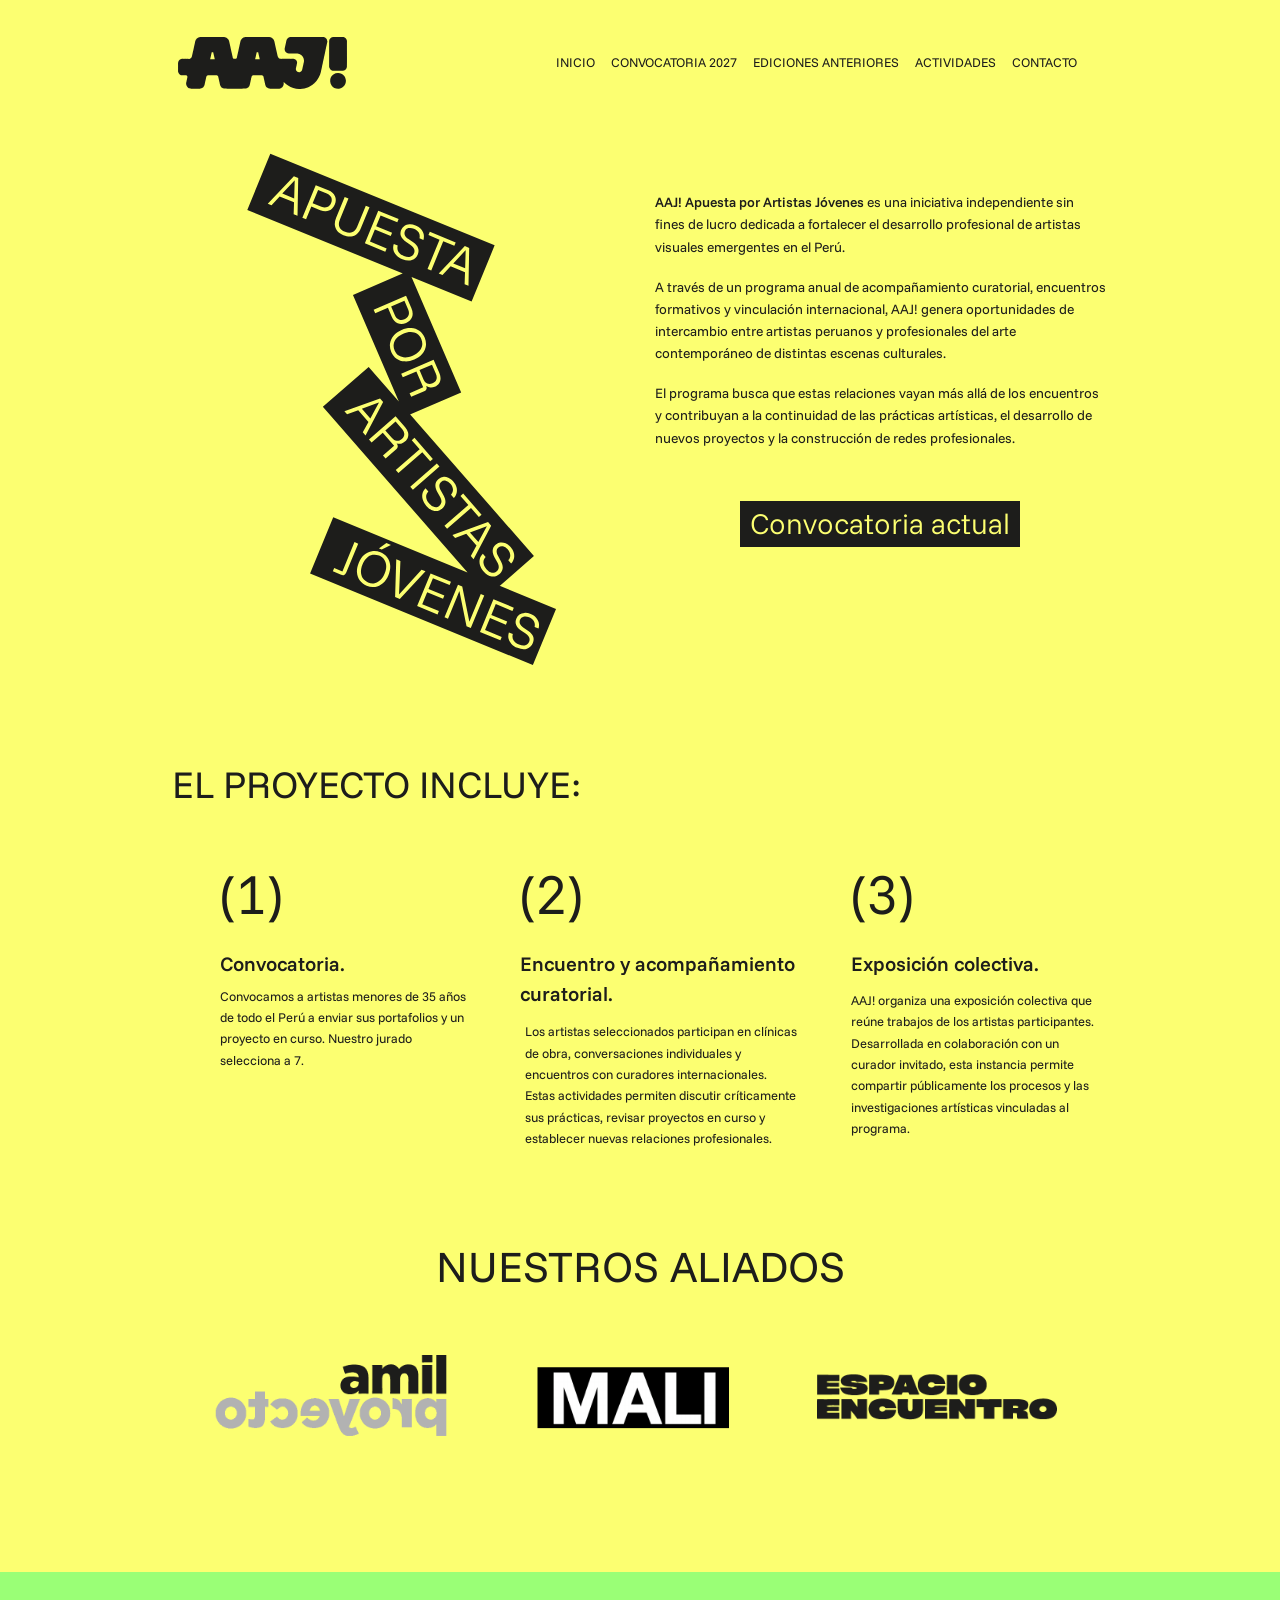
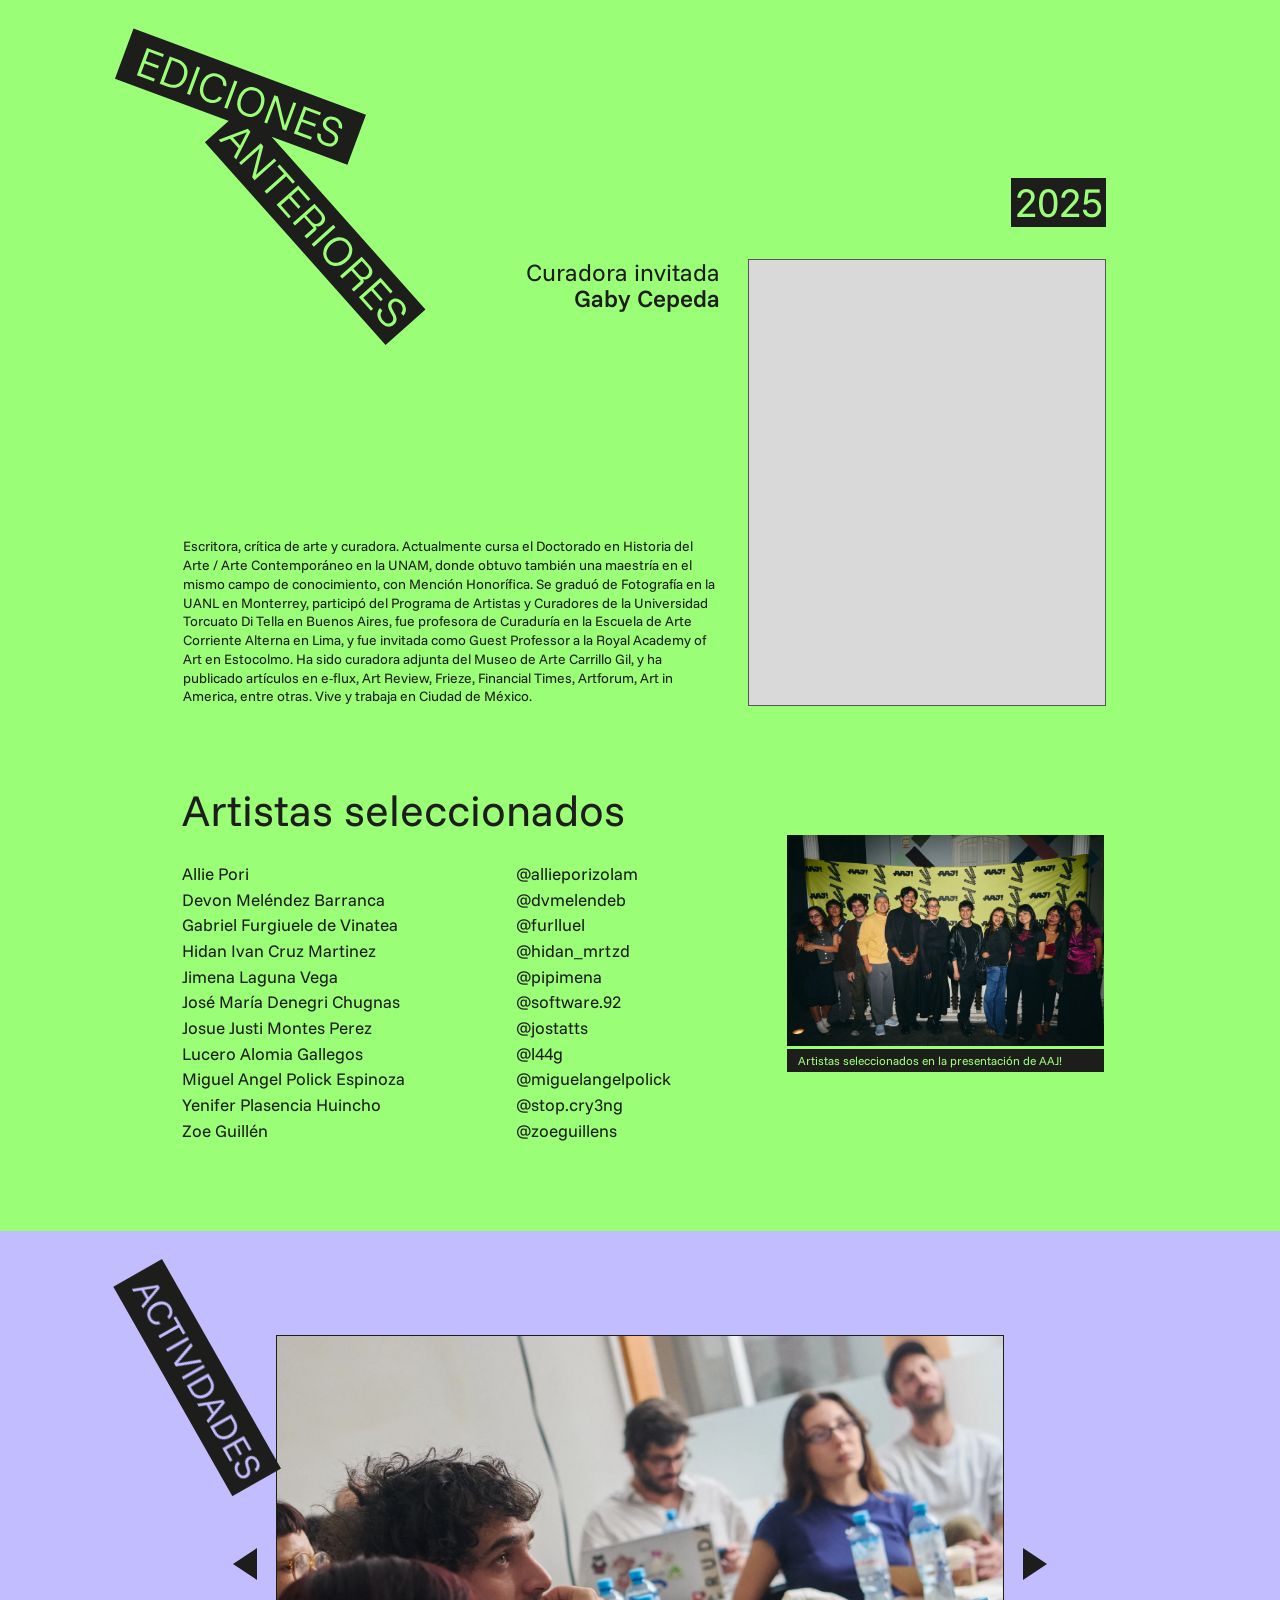
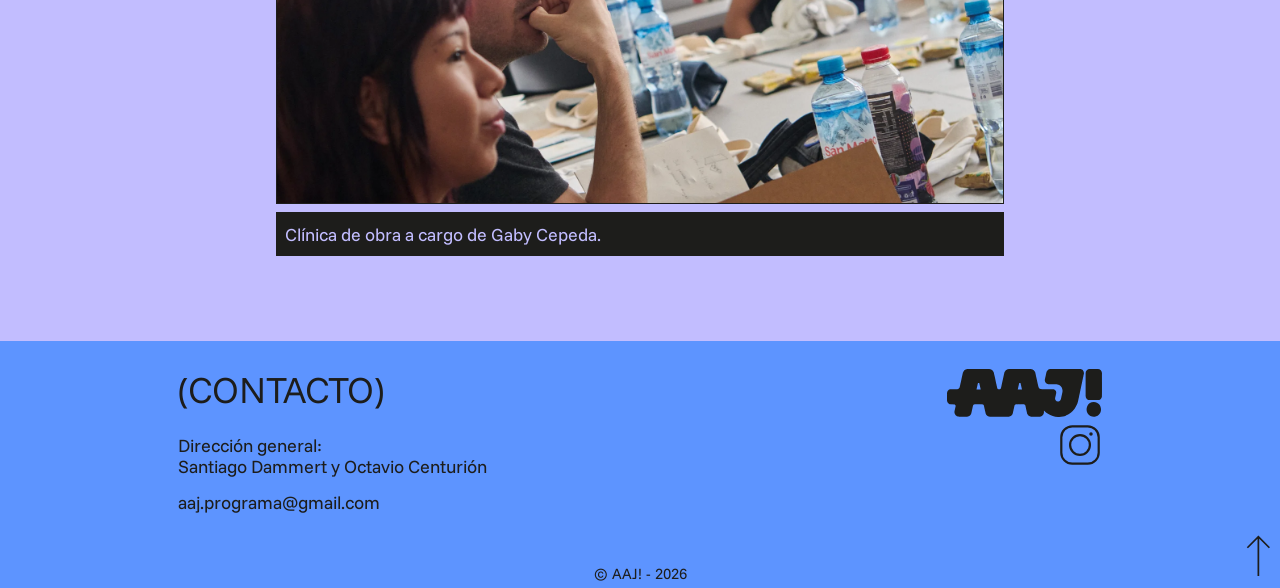
==== index.html @ ab2f2e46 "Archivos de Web AAJ" ====
<!doctype html>
<html lang="es">
  <head>
    <meta charset="utf-8">

    <meta name="viewport" content="width=device-width, initial-scale=1">
    <meta name="description" content="AAJ! es una iniciativa independiente sin fines de lucro que fortalece el desarrollo profesional de artistas visuales emergentes en el Perú.">
    <meta name="theme-color" content="#fcff71">
    <meta property="og:type" content="website">
    <meta property="og:locale" content="es_PE">
    <meta property="og:title" content="AAJ! — Apuesta por Artistas Jóvenes">
    <meta property="og:description" content="AAJ! es una iniciativa independiente sin fines de lucro que fortalece el desarrollo profesional de artistas visuales emergentes en el Perú.">
    <meta property="og:image" content="assets/social.jpg">
    <meta name="twitter:card" content="summary_large_image">
    <title>AAJ! — Apuesta por Artistas Jóvenes</title>
    <link rel="icon" type="image/svg+xml" href="assets/logo.svg">
    <link rel="preload" href="assets/fonts/funnel-sans.woff2" as="font" type="font/woff2" crossorigin>
    <link rel="stylesheet" href="styles.css">
    <link rel="stylesheet" href="custom.css">
    <link rel="stylesheet" href="experimental.css">
    <link rel="stylesheet" href="desktop-layout.css" media="(min-width: 721px)">
    <script>
      document.documentElement.classList.add('js');
      if (!matchMedia('(prefers-reduced-motion: reduce)').matches && new URLSearchParams(location.search).get('motion') !== 'off') {
        document.documentElement.classList.add('exp-entry-effects');
        window.AAJ_ENTRY_SAFETY = setTimeout(() => document.documentElement.classList.remove('exp-entry-effects'), 8000);
      }
    </script>
    <script src="site-config.js" defer></script>
    <script src="script.js" defer></script>
    <script src="experimental.js" defer></script>
    <script src="paragraph-drop.js" defer></script>
    <script src="experimental-flow.js" defer></script>
    <script src="experimental-drag.js" defer></script>
    <link rel="stylesheet" href="page-margins.css">
    <link rel="stylesheet" href="font-adjustments.css">
  <link rel="stylesheet" href="layout-refinements.css">
  <link rel="stylesheet" href="scroll-entries.css">
</head>
  <body class="home-page" data-current-view="inicio">
    <a class="skip-link" href="#contenido">Saltar al contenido</a>
    <!-- CABECERA Y MENÚ DESKTOP: actualizar en ambos HTML si cambian los destinos -->
    <header id="inicio" class="site-header">
      <a class="brand" href="index.html#inicio" aria-label="AAJ! — Inicio"><img src="assets/logo.svg" width="795" height="245" alt="AAJ!"></a>
      <nav class="desktop-nav" aria-label="Navegación principal">
        <a href="index.html#inicio">Inicio</a>
        <a href="convocatoria.html" >Convocatoria 2027</a>
        <a href="index.html#ediciones">Ediciones anteriores</a>
        <a href="index.html#actividades">Actividades</a>
        <a href="index.html#contacto">Contacto</a>
      </nav>
      <button class="menu-toggle" aria-label="Abrir menú" aria-expanded="false" aria-controls="mobile-menu"><span></span><span></span><span></span></button>
    </header>
    <noscript>
      <p class="noscript-note">
        Puedes leer todas las secciones sin JavaScript. El menú animado, la biografía emergente y el cambio de fotografías necesitan JavaScript. Para consultar las bases, escribe a <a href="mailto:aaj.programa@gmail.com">aaj.programa@gmail.com</a>.
      </p>
    </noscript>
    <main id="contenido" tabindex="-1">
      <!-- EDITAR INICIO: presentación, proyecto y aliados -->
      <section id="presentacion" class="intro view" data-view="inicio" aria-labelledby="hero-title">
        <div class="hero-grid">
          <h1 id="hero-title" class="hero-art">
            <img class="exp-hero-static" src="assets/art/hero.svg" width="810" height="1300" alt="Apuesta por artistas jóvenes" fetchpriority="high">
<svg xmlns="http://www.w3.org/2000/svg" class="exp-hero-pieces" viewBox="0 0 405 650" aria-hidden="true" focusable="false"><g class="exp-hero-strip" data-piece="0" style="--piece-x:-34px;--piece-y:-24px;--piece-angle:-7deg;--piece-delay:0ms"><path fill="#1d1d1b" d="M 314.4182 120.3160 L 37.4345 6.9990 L 8.9961 76.5118 L 285.9797 189.8288 L 314.4182 120.3160 Z"/><path fill="#fcff71" fill-rule="nonzero" d="M 34.2780 68.7732 L 66.5122 34.8789 L 71.8897 37.0789 L 71.0243 83.8065 L 66.2443 81.8510 L 66.7289 67.1691 L 48.9532 59.8969 L 38.9584 70.6880 L 34.2780 68.7732 Z M 52.2079 56.3458 L 66.8965 62.3551 L 67.5396 40.1818 L 67.3405 40.1003 L 52.2079 56.3458 Z M 76.9993 86.2510 L 93.4993 45.9196 L 109.0842 52.2956 C 113.1007 53.9388 115.8226 56.3311 117.2500 59.4726 C 118.6773 62.6140 118.6169 66.0768 117.0687 69.8610 C 115.5342 73.6120 113.1335 76.1174 109.8668 77.3772 C 106.6469 78.6174 103.0453 78.4227 99.0620 76.7931 L 88.0580 72.2913 L 81.5802 88.1251 L 76.9993 86.2510 Z M 89.6876 68.3079 L 100.4924 72.7283 C 103.1480 73.8147 105.5448 73.9234 107.6828 73.0543 C 109.8541 72.1988 111.4558 70.5097 112.4879 67.9869 C 113.5336 65.4310 113.5751 63.1035 112.6125 61.0047 C 111.6966 58.8863 109.9109 57.2838 107.2554 56.1974 L 96.4506 51.7770 L 89.6876 68.3079 Z M 127.6958 107.6890 C 124.4095 106.3445 121.8822 104.6131 120.1139 102.4946 C 118.3591 100.3429 117.3558 97.9175 117.1039 95.2181 C 116.8519 92.5188 117.3439 89.6587 118.5797 86.6380 L 129.2537 60.5471 L 133.9342 62.4620 L 123.2601 88.5529 C 121.8749 91.9387 121.7051 94.9111 122.7507 97.4702 C 123.7963 100.0292 126.1116 102.0420 129.6966 103.5087 C 133.3480 105.0025 136.4306 105.1399 138.9444 103.9208 C 141.4717 102.6685 143.3737 100.4822 144.6502 97.3619 L 155.3446 71.2212 L 159.9255 73.0953 L 149.2107 99.2858 C 148.0428 102.1405 146.4396 104.4490 144.4011 106.2113 C 142.3626 107.9736 139.9401 109.0170 137.1336 109.3413 C 134.3272 109.6657 131.1812 109.1149 127.6958 107.6890 Z M 179.3907 128.1404 L 154.1961 117.8330 L 170.6961 77.5017 L 195.8907 87.8091 L 194.2203 91.8920 L 173.6066 83.4587 L 168.1473 96.8029 L 187.7653 104.8288 L 186.1356 108.8121 L 166.5177 100.7862 L 160.4473 115.6242 L 181.0611 124.0575 L 179.3907 128.1404 Z M 200.5412 137.4908 C 197.4541 136.2278 194.9660 134.5899 193.0770 132.5771 C 191.2211 130.5778 190.0096 128.3772 189.4423 125.9751 C 188.8886 123.5398 189.0380 121.0434 189.8905 118.4859 L 194.7701 120.4822 C 193.9553 123.3263 194.2185 125.8559 195.5599 128.0710 C 196.9344 130.2996 199.2150 132.0657 202.4017 133.3694 C 205.4556 134.6188 208.0538 134.9455 210.1964 134.3495 C 212.3858 133.7340 213.9490 132.2810 214.8860 129.9906 C 215.6465 128.1317 215.6737 126.3603 214.9675 124.6764 C 214.2946 123.0061 212.8220 121.3961 210.5497 119.8465 L 204.8757 115.9558 C 201.9079 113.9278 199.9041 111.6743 198.8646 109.1953 C 197.8250 106.7162 197.8620 104.1157 198.9756 101.3937 C 199.8583 99.2361 201.1703 97.5447 202.9115 96.3195 C 204.6996 95.0748 206.7863 94.3785 209.1718 94.2306 C 211.5573 94.0828 214.0944 94.5589 216.7832 95.6589 C 219.5715 96.7996 221.7910 98.2889 223.4417 100.1267 C 225.1255 101.9781 226.2315 104.0581 226.7596 106.3666 C 227.2876 108.6752 227.1955 111.0788 226.4833 113.5774 L 221.6037 111.5812 C 222.2179 108.8486 221.9267 106.4820 220.7302 104.4812 C 219.5473 102.4473 217.5783 100.8667 214.8231 99.7396 C 212.2672 98.6939 209.9646 98.4494 207.9156 99.0061 C 205.8802 99.5297 204.4414 100.8205 203.5995 102.8785 C 202.9340 104.5051 202.9182 106.1067 203.5519 107.6835 C 204.2188 109.2738 205.6982 110.8672 207.9901 112.4636 L 213.8723 116.5557 C 216.9261 118.6576 218.9095 120.9609 219.8223 123.4656 C 220.7819 125.9507 220.6777 128.6206 219.5098 131.4753 C 218.0567 135.0272 215.6441 137.3726 212.2718 138.5118 C 208.8994 139.6509 204.9893 139.3106 200.5412 137.4908 Z M 236.1409 151.3575 L 231.5601 149.4835 L 246.3897 113.2350 L 232.6970 107.6332 L 234.3673 103.5503 L 266.3337 116.6280 L 264.6633 120.7110 L 250.9705 115.1091 L 236.1409 151.3575 Z M 245.3874 155.1404 L 277.6216 121.2461 L 282.9991 123.4461 L 282.1337 170.1737 L 277.3537 168.2182 L 277.8383 153.5363 L 260.0627 146.2641 L 250.0678 157.0552 L 245.3874 155.1404 Z M 263.3173 142.7130 L 278.0059 148.7223 L 278.6490 126.5490 L 278.4499 126.4675 L 263.3173 142.7130 Z"/></g><g class="exp-hero-strip" data-piece="1" style="--piece-x:38px;--piece-y:-18px;--piece-angle:10deg;--piece-delay:110ms"><path fill="#1d1d1b" d="M 273.1237 302.0686 L 208.4541 151.8354 L 139.4690 181.5309 L 204.1386 331.7641 L 273.1237 302.0686 Z"/><path fill="#fcff71" fill-rule="nonzero" d="M 164.9961 199.7761 L 205.0249 182.5452 L 211.6832 198.0131 C 213.3992 201.9995 213.6663 205.6138 212.4847 208.8560 C 211.3030 212.0982 208.8342 214.5276 205.0785 216.1444 C 201.3556 217.7469 197.8871 217.8537 194.6728 216.4647 C 191.5057 215.0945 189.0712 212.4327 187.3694 208.4793 L 182.6682 197.5578 L 166.9532 204.3225 L 164.9961 199.7761 Z M 186.6216 195.8560 L 191.2378 206.5798 C 192.3723 209.2154 194.0071 210.9719 196.1420 211.8492 C 198.2910 212.7595 200.6175 212.6757 203.1214 211.5979 C 205.6582 210.5059 207.3181 208.8737 208.1012 206.7012 C 208.9314 204.5476 208.7792 202.1529 207.6446 199.5173 L 203.0285 188.7935 L 186.6216 195.8560 Z M 186.7623 251.9737 C 185.2590 248.4815 184.7518 244.9901 185.2408 241.4994 C 185.7769 238.0274 187.2365 234.8413 189.6197 231.9411 C 192.0359 229.0266 195.3360 226.6688 199.5201 224.8677 C 203.7371 223.0525 207.7179 222.2761 211.4626 222.5386 C 215.2402 222.7869 218.5576 223.9166 221.4149 225.9278 C 224.2864 227.9720 226.4738 230.7402 227.9771 234.2324 C 229.4945 237.7575 230.0017 241.2490 229.4985 244.7067 C 229.0425 248.1833 227.5994 251.3623 225.1690 254.2438 C 222.7858 257.1441 219.4692 259.5089 215.2193 261.3384 C 211.0352 263.1395 207.0544 263.9158 203.2768 263.6676 C 199.4992 263.4193 196.1817 262.2895 193.3244 260.2783 C 190.4671 258.2671 188.2797 255.4989 186.7623 251.9737 Z M 190.9134 250.1868 C 192.1047 252.9543 193.8153 255.0686 196.0454 256.5297 C 198.3083 257.9767 200.9093 258.7120 203.8482 258.7356 C 206.8013 258.7921 209.9251 258.1112 213.2196 256.6931 C 216.5471 255.2607 219.2053 253.4526 221.1940 251.2689 C 223.1969 249.1180 224.4341 246.7306 224.9056 244.1065 C 225.3771 241.4824 225.0172 238.7867 223.8259 236.0193 C 222.6347 233.2519 220.9240 231.1376 218.6940 229.6764 C 216.4781 228.2482 213.8937 227.5058 210.9406 227.4493 C 207.9875 227.3928 204.8472 228.0807 201.5197 229.5130 C 198.2251 230.9312 195.5835 232.7322 193.5948 234.9160 C 191.6060 237.0997 190.3524 239.4943 189.8337 242.0996 C 189.3623 244.7237 189.7221 247.4194 190.9134 250.1868 Z M 199.0240 278.8259 L 239.0527 261.5951 L 246.1791 278.1502 C 247.2143 280.5552 247.6937 282.8481 247.6171 285.0288 C 247.5405 287.2095 246.8984 289.1651 245.6908 290.8955 C 244.5161 292.6117 242.7592 293.9733 240.4200 294.9802 C 238.7069 295.7176 236.9695 296.0360 235.2079 295.9351 C 233.4934 295.8531 231.8252 295.2435 230.2032 294.1063 L 229.9561 294.2127 C 230.5660 295.6294 230.6386 296.8867 230.1741 297.9848 C 229.7567 299.1017 228.8397 299.9651 227.4230 300.5749 L 211.3621 307.4885 L 209.4050 302.9420 L 226.2072 295.7093 L 217.7833 276.1397 L 200.9811 283.3724 L 199.0240 278.8259 Z M 221.6379 274.4804 L 226.5944 285.9949 C 227.6297 288.3999 229.1253 290.0601 231.0813 290.9753 C 233.0703 291.8764 235.3002 291.7951 237.7711 290.7315 C 240.2420 289.6679 241.8173 288.1112 242.4969 286.0613 C 243.2095 283.9973 243.0482 281.7628 242.0129 279.3578 L 237.0564 267.8434 L 221.6379 274.4804 Z"/></g><g class="exp-hero-strip" data-piece="2" style="--piece-x:-26px;--piece-y:24px;--piece-angle:-8deg;--piece-delay:220ms"><path fill="#1d1d1b" d="M 362.9371 504.2504 L 158.8650 270.4827 L 102.2858 319.8747 L 306.3579 553.6423 L 362.9371 504.2504 Z"/><path fill="#fcff71" fill-rule="nonzero" d="M 128.8931 325.3388 L 172.9041 309.4868 L 176.7254 313.8642 L 155.0053 355.2507 L 151.6086 351.3597 L 158.6232 338.4514 L 145.9917 323.9818 L 132.2190 329.1487 L 128.8931 325.3388 Z M 150.4932 322.2661 L 160.9310 334.2228 L 171.4455 314.6882 L 171.3040 314.5260 L 150.4932 322.2661 Z M 159.2512 360.1145 L 192.0814 331.4547 L 203.9345 345.0326 C 205.6565 347.0051 206.8149 349.0411 207.4097 351.1405 C 208.0045 353.2400 207.9920 355.2982 207.3722 357.3153 C 206.7794 359.3087 205.5238 361.1429 203.6053 362.8176 C 202.2002 364.0442 200.6438 364.8792 198.9359 365.3227 C 197.2787 365.7695 195.5039 365.7000 193.6117 365.1141 L 193.4090 365.2910 C 194.4233 366.4529 194.8775 367.6276 194.7715 368.8152 C 194.7161 370.0063 194.1075 371.1089 192.9456 372.1232 L 179.7730 383.6225 L 176.5178 379.8936 L 190.2984 367.8636 L 176.2870 351.8133 L 162.5064 363.8433 L 159.2512 360.1145 Z M 179.4484 349.0535 L 187.6925 358.4972 C 189.4145 360.4697 191.3466 361.5922 193.4889 361.8646 C 195.6582 362.1134 197.7561 361.3532 199.7827 359.5841 C 201.8093 357.8150 202.8322 355.8507 202.8516 353.6912 C 202.8979 351.5082 202.0602 349.4304 200.3382 347.4579 L 192.0941 338.0141 L 179.4484 349.0535 Z M 195.5890 401.7399 L 192.3338 398.0111 L 221.8404 372.2526 L 212.1103 361.1066 L 215.4338 358.2052 L 238.1493 384.2262 L 234.8258 387.1276 L 225.0956 375.9815 L 195.5890 401.7399 Z M 210.2102 418.4888 L 243.0404 389.8290 L 246.2956 393.5579 L 213.4654 422.2176 L 210.2102 418.4888 Z M 230.1014 442.2561 C 227.9077 439.7432 226.4175 437.1636 225.6310 434.5173 C 224.8681 431.8980 224.7714 429.3875 225.3411 426.9857 C 225.9377 424.5604 227.1904 422.3956 229.0990 420.4914 L 232.5665 424.4634 C 230.5630 426.6408 229.6645 429.0203 229.8707 431.6018 C 230.1005 434.2103 231.3476 436.8116 233.6121 439.4056 C 235.7823 441.8915 237.9586 443.3483 240.1412 443.7759 C 242.3745 444.2070 244.4233 443.6088 246.2877 441.9812 C 247.8009 440.6602 248.6192 439.0888 248.7428 437.2669 C 248.8900 435.4720 248.2951 433.3725 246.9584 430.9686 L 243.6299 424.9468 C 241.8857 421.8035 241.1045 418.8906 241.2864 416.2084 C 241.4684 413.5261 242.6672 411.2178 244.8829 409.2836 C 246.6392 407.7503 248.5703 406.8263 250.6762 406.5116 C 252.8327 406.2003 255.0103 406.5132 257.2092 407.4504 C 259.4082 408.3876 261.4629 409.9505 263.3736 412.1392 C 265.3550 414.4089 266.6716 416.7353 267.3235 419.1182 C 267.9989 421.5281 268.0553 423.8834 267.4925 426.1840 C 266.9297 428.4845 265.7699 430.5921 264.0132 432.5066 L 260.5457 428.5345 C 262.3196 426.3670 263.1202 424.1207 262.9474 421.7956 C 262.8017 419.4470 261.7499 417.1514 259.7921 414.9087 C 257.9758 412.8281 256.0269 411.5774 253.9455 411.1566 C 251.8911 410.7122 250.0263 411.2212 248.3510 412.6837 C 247.0270 413.8395 246.2948 415.2643 246.1546 416.9580 C 246.0379 418.6787 246.6462 420.7663 247.9795 423.2209 L 251.4039 429.5160 C 253.1918 432.7641 253.9324 435.7123 253.6257 438.3607 C 253.3696 441.0125 252.0796 443.3527 249.7559 445.3813 C 246.8646 447.9052 243.6563 448.9206 240.1308 448.4272 C 236.6053 447.9339 233.2622 445.8769 230.1014 442.2561 Z M 255.7115 470.6111 L 252.4563 466.8823 L 281.9629 441.1239 L 272.2328 429.9778 L 275.5563 427.0764 L 298.2719 453.0974 L 294.9483 455.9988 L 285.2181 444.8527 L 255.7115 470.6111 Z M 262.2821 478.1379 L 306.2932 462.2859 L 310.1145 466.6633 L 288.3944 508.0498 L 284.9976 504.1588 L 292.0123 491.2505 L 279.3807 476.7809 L 265.6081 481.9478 L 262.2821 478.1379 Z M 283.8822 475.0652 L 294.3200 487.0219 L 304.8346 467.4873 L 304.6930 467.3251 L 283.8822 475.0652 Z M 300.8386 523.2867 C 298.6449 520.7737 297.1548 518.1941 296.3683 515.5478 C 295.6053 512.9286 295.5087 510.4181 296.0783 508.0163 C 296.6750 505.5909 297.9276 503.4261 299.8362 501.5219 L 303.3037 505.4940 C 301.3003 507.6714 300.4017 510.0508 300.6079 512.6323 C 300.8377 515.2409 302.0849 517.8421 304.3494 520.4361 C 306.5195 522.9220 308.6959 524.3788 310.8785 524.8065 C 313.1117 525.2376 315.1605 524.6393 317.0250 523.0117 C 318.5381 521.6908 319.3565 520.1194 319.4801 518.2974 C 319.6272 516.5025 319.0324 514.4031 317.6956 511.9991 L 314.3671 505.9774 C 312.6229 502.8340 311.8418 499.9212 312.0237 497.2389 C 312.2056 494.5566 313.4044 492.2484 315.6201 490.3141 C 317.3765 488.7809 319.3076 487.8569 321.4134 487.5421 C 323.5699 487.2308 325.7476 487.5438 327.9465 488.4809 C 330.1454 489.4181 332.2002 490.9810 334.1108 493.1697 C 336.0922 495.4395 337.4089 497.7658 338.0607 500.1487 C 338.7362 502.5587 338.7925 504.9140 338.2297 507.2145 C 337.6670 509.5151 336.5072 511.6226 334.7504 513.5371 L 331.2829 509.5651 C 333.0569 507.3975 333.8575 505.1512 333.6847 502.8262 C 333.5389 500.4776 332.4871 498.1819 330.5293 495.9392 C 328.7130 493.8586 326.7641 492.6079 324.6827 492.1871 C 322.6284 491.7427 320.7635 492.2518 319.0883 493.7142 C 317.7642 494.8701 317.0321 496.2948 316.8918 497.9885 C 316.7751 499.7092 317.3834 501.7969 318.7168 504.2514 L 322.1411 510.5466 C 323.9291 513.7946 324.6697 516.7428 324.3629 519.3912 C 324.1068 522.0430 322.8169 524.3832 320.4931 526.4118 C 317.6019 528.9358 314.3935 529.9511 310.8681 529.4578 C 307.3426 528.9645 303.9994 526.9074 300.8386 523.2867 Z"/></g><g class="exp-hero-strip" data-piece="3" style="--piece-x:24px;--piece-y:36px;--piece-angle:6deg;--piece-delay:330ms"><path fill="#1d1d1b" d="M 390.2148 569.5563 L 115.1103 456.2786 L 86.5142 525.7267 L 361.6187 639.0044 L 390.2148 569.5563 Z"/><path fill="#fcff71" fill-rule="nonzero" d="M 114.6265 523.1315 L 116.3063 519.0520 L 126.4553 523.2310 L 141.3684 487.0131 L 145.9454 488.8977 L 131.1961 524.7176 C 130.5816 526.2101 129.7193 527.1739 128.6092 527.6090 C 127.5127 528.0109 126.2680 527.9250 124.8750 527.3514 L 114.6265 523.1315 Z M 156.3921 541.0272 C 152.8765 539.5796 150.0739 537.4365 147.9844 534.5978 C 145.9417 531.7396 144.7594 528.4406 144.4375 524.7005 C 144.1292 520.9274 144.8423 516.9347 146.5767 512.7225 C 148.3248 508.4772 150.6299 505.1401 153.4919 502.7111 C 156.3677 500.2490 159.5302 498.7389 162.9795 498.1809 C 166.4620 497.6366 169.9611 498.0882 173.4767 499.5359 C 177.0255 500.9971 179.8281 503.1403 181.8845 505.9653 C 183.9876 508.7708 185.1767 512.0533 185.4518 515.8128 C 185.7737 519.5528 185.0538 523.5621 183.2921 527.8406 C 181.5577 532.0527 179.2526 535.3898 176.3769 537.8520 C 173.5012 540.3141 170.3387 541.8242 166.8893 542.3822 C 163.4400 542.9402 159.9410 542.4885 156.3921 541.0272 Z M 158.1129 536.8483 C 160.8989 537.9954 163.6000 538.3124 166.2163 537.7993 C 168.8462 537.2531 171.2205 535.9615 173.3392 533.9247 C 175.4912 531.9015 177.2500 529.2316 178.6156 525.9150 C 179.9950 522.5651 180.6329 519.4143 180.5295 516.4625 C 180.4593 513.5243 179.6760 510.9520 178.1796 508.7454 C 176.6832 506.5389 174.5420 504.8620 171.7560 503.7148 C 168.9700 502.5677 166.2689 502.2506 163.6526 502.7638 C 161.0695 503.2905 158.7020 504.5655 156.5501 506.5887 C 154.3982 508.6118 152.6325 511.2983 151.2532 514.6481 C 149.8875 517.9648 149.2564 521.0990 149.3598 524.0509 C 149.4632 527.0027 150.2397 529.5916 151.6893 531.8177 C 153.1857 534.0242 155.3269 535.7011 158.1129 536.8483 Z M 171.7355 494.8623 L 171.8174 494.6633 L 180.7753 488.1695 L 186.4468 490.5048 L 186.3648 490.7038 L 174.9692 496.1938 L 171.7355 494.8623 Z M 191.5196 554.7932 L 192.9388 508.2478 L 198.0631 510.3578 L 196.4214 551.2258 L 196.6204 551.3078 L 224.1320 521.0920 L 229.0572 523.1200 L 197.2906 557.1695 L 191.5196 554.7932 Z M 243.9062 576.3640 L 218.7328 565.9986 L 235.3257 525.7012 L 260.4992 536.0666 L 258.8194 540.1461 L 238.2229 531.6653 L 232.7329 544.9982 L 252.3344 553.0694 L 250.6956 557.0494 L 231.0941 548.9782 L 224.9895 563.8037 L 245.5860 572.2845 L 243.9062 576.3640 Z M 284.9840 593.2783 L 279.7106 591.1069 L 270.9750 547.8860 L 270.7760 547.8041 L 256.8256 581.6838 L 252.5471 579.9220 L 269.1401 539.6246 L 274.4136 541.7961 L 283.1491 585.0169 L 283.3481 585.0989 L 297.2985 551.2192 L 301.5770 552.9809 L 284.9840 593.2783 Z M 321.5043 608.3160 L 296.3309 597.9505 L 312.9239 557.6532 L 338.0973 568.0186 L 336.4175 572.0981 L 315.8211 563.6173 L 310.3310 576.9502 L 329.9325 585.0214 L 328.2937 589.0014 L 308.6922 580.9302 L 302.5877 595.7557 L 323.1841 604.2365 L 321.5043 608.3160 Z M 342.6354 617.7152 C 339.5509 616.4451 337.0663 614.8014 335.1817 612.7841 C 333.3302 610.7805 332.1235 608.5769 331.5617 606.1733 C 331.0134 603.7365 331.1685 601.2402 332.0269 598.6845 L 336.9024 600.6920 C 336.0811 603.5346 336.3386 606.0650 337.6750 608.2832 C 339.0446 610.5151 341.3214 612.2866 344.5054 613.5977 C 347.5567 614.8541 350.1544 615.1867 352.2986 614.5956 C 354.4895 613.9849 356.0562 612.5353 356.9985 610.2469 C 357.7632 608.3895 357.7945 606.6180 357.0921 604.9324 C 356.4229 603.2604 354.9538 601.6470 352.6848 600.0920 L 347.0192 596.1882 C 344.0557 594.1533 342.0569 591.8950 341.0229 589.4134 C 339.9888 586.9318 340.0318 584.3311 341.1516 581.6115 C 342.0393 579.4556 343.3552 577.7671 345.0994 576.5458 C 346.8904 575.3049 348.9789 574.6133 351.3649 574.4709 C 353.7510 574.3285 356.2873 574.8104 358.9737 575.9165 C 361.7597 577.0637 363.9760 578.5582 365.6227 580.3999 C 367.3025 582.2552 368.4038 584.3379 368.9266 586.6478 C 369.4495 588.9578 369.3520 591.3614 368.6340 593.8586 L 363.7585 591.8511 C 364.3790 589.1197 364.0931 586.7522 362.9011 584.7486 C 361.7227 582.7118 359.7571 581.1266 357.0042 579.9931 C 354.4504 578.9415 352.1483 578.6918 350.0978 579.2439 C 348.0610 579.7629 346.6192 581.0506 345.7725 583.1069 C 345.1033 584.7320 345.0838 586.3338 345.7140 587.9121 C 346.3773 589.5041 347.8532 591.1010 350.1417 592.7027 L 356.0151 596.8085 C 359.0645 598.9176 361.0428 601.2255 361.9500 603.7325 C 362.9040 606.2200 362.7938 608.8899 361.6193 611.7423 C 360.1581 615.2911 357.7398 617.6313 354.3647 618.7629 C 350.9895 619.8944 347.0797 619.5452 342.6354 617.7152 Z"/></g></svg>
          </h1>
          <div class="intro-copy">
            <p>
              <strong>AAJ! Apuesta por Artistas Jóvenes</strong> es una iniciativa independiente sin fines de lucro dedicada a fortalecer el desarrollo profesional de artistas visuales emergentes en el Perú.
            </p>
            <p>
              A través de un programa anual de acompañamiento curatorial, encuentros formativos y vinculación internacional, AAJ! genera oportunidades de intercambio entre artistas peruanos y profesionales del arte contemporáneo de distintas escenas culturales.
            </p>
            <p>
              El programa busca que estas relaciones vayan más allá de los encuentros y contribuyan a la continuidad de las prácticas artísticas, el desarrollo de nuevos proyectos y la construcción de redes profesionales.
            </p>
            <a class="call-link" href="convocatoria.html"><span>Convocatoria actual</span></a>
          </div>
        </div>
        <div class="program">
          <h2>
            El proyecto incluye:
          </h2>
          <ol class="program-grid">
            <li>
              <span class="step-number" aria-hidden="true">(1)</span>
              <h3>
                Convocatoria.
              </h3>
              <p>
                Convocamos a artistas menores de 35 años de todo el Perú a enviar sus portafolios y un proyecto en curso. Nuestro jurado selecciona a 7.
              </p>
            </li>
            <li>
              <span class="step-number" aria-hidden="true">(2)</span>
              <h3>
                Encuentro y acompañamiento curatorial.
              </h3>
              <p>
                Los artistas seleccionados participan en clínicas de obra, conversaciones individuales y encuentros con curadores internacionales. Estas actividades permiten discutir críticamente sus prácticas, revisar proyectos en curso y establecer nuevas relaciones profesionales.
              </p>
            </li>
            <li>
              <span class="step-number" aria-hidden="true">(3)</span>
              <h3>
                Exposición colectiva.
              </h3>
              <p>
                AAJ! organiza una exposición colectiva que reúne trabajos de los artistas participantes. Desarrollada en colaboración con un curador invitado, esta instancia permite compartir públicamente los procesos y las investigaciones artísticas vinculadas al programa.
              </p>
            </li>
          </ol>
        </div>
        <div class="allies">
          <h2>
            Nuestros aliados
          </h2>
          <div class="ally-grid">
            <img class="ally-lima" src="assets/art/lima.png" alt="Proyecto AMIL" width="640" height="270" loading="lazy" decoding="async"><img class="ally-mali" src="assets/art/mali.png" alt="MALI — Museo de Arte de Lima" width="520" height="220" loading="lazy" decoding="async"><img class="ally-encuentro" src="assets/art/encuentro.png" alt="Espacio Encuentro" width="670" height="260" loading="lazy" decoding="async">
          </div>
        </div>
      </section>
      <!-- EDITAR EDICIONES: año, curadora, artistas y foto grupal -->
      <section id="ediciones" class="editions view" data-view="ediciones" aria-labelledby="editions-title">
        <div class="edition-heading">
          <h2 id="editions-title" data-exp-art="editions">
            <img class="edition-art" src="assets/art/editions.svg" alt="Ediciones anteriores" width="810" height="890">
<svg xmlns="http://www.w3.org/2000/svg" class="exp-art-pieces" viewBox="0 0 405 445" aria-hidden="true" focusable="false"><g class="exp-hero-strip" data-piece="0" style="--piece-x:-28px;--piece-y:-18px;--piece-angle:-7deg;--piece-delay:0ms"><path fill="#1d1d1b" d="M 41.7687 11.0001 L 327.8645 139.7460 L 300.0958 201.4529 L 14.0000 72.7070 L 41.7687 11.0001 Z "/></g><g class="exp-hero-strip" data-piece="1" style="--piece-x:28px;--piece-y:-2px;--piece-angle:7deg;--piece-delay:110ms"><path fill="#1d1d1b" d="M 175.5408 119.0917 L 386.2613 390.5024 L 332.8121 431.9998 L 122.0917 160.5891 L 175.5408 119.0917 Z"/></g><g class="exp-hero-strip" data-piece="0" style="--piece-x:-28px;--piece-y:-18px;--piece-angle:-7deg;--piece-delay:0ms"><path fill="#9aff76" fill-rule="nonzero" d="M 62.8990 79.7248 L 41.9573 70.3008 L 57.0431 36.7775 L 77.9848 46.2015 L 76.4576 49.5952 L 59.3235 41.8847 L 54.3321 52.9763 L 70.6385 60.3144 L 69.1486 63.6253 L 52.8422 56.2873 L 47.2921 68.6205 L 64.4262 76.3311 L 62.8990 79.7248 Z  M 70.0874 82.9596 L 85.1732 49.4363 L 95.2302 53.9621 C 98.5963 55.4768 101.2030 57.4627 103.0502 59.9198 C 104.9250 62.3892 105.9734 65.1835 106.1955 68.3027 C 106.4176 71.4219 105.7526 74.7060 104.2006 78.1549 C 102.6610 81.5762 100.6502 84.2380 98.1684 86.1404 C 95.6865 88.0428 92.8936 89.1251 89.7896 89.3872 C 86.7255 89.6341 83.5105 89.0001 80.1444 87.4854 L 70.0874 82.9596 Z  M 75.4222 81.2793 L 81.6716 84.0916 C 84.4031 85.3209 86.9553 85.8058 89.3281 85.5464 C 91.7134 85.2595 93.8359 84.3401 95.6955 82.7881 C 97.5676 81.2085 99.1058 79.0805 100.3102 76.4042 C 102.1230 72.3759 102.4997 68.6634 101.4402 65.2669 C 100.3931 61.8429 97.8140 59.2058 93.7030 57.3558 L 87.4536 54.5435 L 75.4222 81.2793 Z  M 103.6010 98.0411 L 118.6868 64.5178 L 122.4944 66.2312 L 107.4085 99.7545 L 103.6010 98.0411 Z  M 129.8618 110.4559 C 126.8543 109.1025 124.5284 107.1932 122.8840 104.7279 C 121.2520 102.2350 120.3712 99.4000 120.2415 96.2228 C 120.1394 93.0581 120.8582 89.7651 122.3978 86.3438 C 123.9375 82.9225 125.9254 80.2006 128.3618 78.1782 C 130.8257 76.1682 133.5255 74.9611 136.4612 74.5569 C 139.4093 74.1251 142.3871 74.5859 145.3946 75.9393 C 147.7122 76.9823 149.5891 78.3412 151.0252 80.0160 C 152.5014 81.6756 153.4788 83.5587 153.9574 85.6653 C 154.4486 87.7443 154.3892 89.9406 153.7794 92.2541 L 149.8063 90.4662 C 150.4037 88.1802 150.1678 86.0502 149.0986 84.0760 C 148.0695 82.0867 146.3133 80.5333 143.8301 79.4158 C 141.5400 78.3853 139.2789 78.0645 137.0468 78.4535 C 134.8271 78.8149 132.7826 79.8192 130.9132 81.4664 C 129.0839 83.0984 127.5422 85.3078 126.2882 88.0945 C 125.0466 90.8536 124.4154 93.4727 124.3947 95.9518 C 124.4016 98.4433 124.9996 100.6534 126.1888 102.5820 C 127.3903 104.4830 129.1362 105.9488 131.4262 106.9794 C 133.9094 108.0969 136.2368 108.3811 138.4082 107.8320 C 140.6072 107.2954 142.3579 106.0593 143.6602 104.1238 L 147.6334 105.9117 C 146.3186 107.8749 144.7142 109.3758 142.8200 110.4146 C 140.9259 111.4534 138.8620 111.9845 136.6285 112.0080 C 134.4350 112.0162 132.1794 111.4989 129.8618 110.4559 Z  M 149.5306 118.7098 L 164.6164 85.1865 L 168.4240 86.9000 L 153.3382 120.4233 L 149.5306 118.7098 Z  M 175.8328 131.1433 C 172.9081 129.8272 170.6036 127.9440 168.9191 125.4939 C 167.2747 123.0286 166.3677 120.2150 166.1980 117.0530 C 166.0408 113.8635 166.7506 110.5167 168.3275 107.0126 C 169.9167 103.4809 171.9509 100.7301 174.4300 98.7601 C 176.9215 96.7625 179.6290 95.5754 182.5522 95.1988 C 185.5031 94.8346 188.4409 95.3106 191.3656 96.6267 C 194.3178 97.9553 196.6224 99.8384 198.2792 102.2761 C 199.9761 104.6986 200.8893 107.4985 201.0190 110.6756 C 201.1886 113.8376 200.4726 117.1982 198.8709 120.7574 C 197.2940 124.2615 195.2599 127.0123 192.7683 129.0099 C 190.2768 131.0075 187.5694 132.1946 184.6461 132.5712 C 181.7228 132.9478 178.7850 132.4718 175.8328 131.1433 Z  M 177.3973 127.6668 C 179.7149 128.7098 181.9836 129.0505 184.2033 128.6891 C 186.4355 128.3001 188.4724 127.2758 190.3141 125.6162 C 192.1834 123.9690 193.7389 121.7659 194.9806 119.0067 C 196.2346 116.2200 196.8582 113.5809 196.8513 111.0894 C 196.8720 108.6104 196.2816 106.4203 195.0800 104.5192 C 193.8784 102.6182 192.1188 101.1462 189.8011 100.1032 C 187.4835 99.0602 185.2148 98.7195 182.9951 99.0809 C 180.8029 99.4547 178.7722 100.4653 176.9029 102.1124 C 175.0336 103.7596 173.4719 105.9766 172.2178 108.7633 C 170.9762 111.5224 170.3588 114.1477 170.3657 116.6392 C 170.3726 119.1307 170.9568 121.3346 172.1184 123.2508 C 173.3200 125.1518 175.0796 126.6238 177.3973 127.6668 Z  M 225.7424 153.0059 L 221.3554 151.0317 L 215.1663 114.3546 L 215.0007 114.2801 L 202.3175 142.4645 L 198.7582 140.8628 L 213.8440 107.3395 L 218.2310 109.3137 L 224.4202 145.9908 L 224.5857 146.0653 L 237.2690 117.8809 L 240.8282 119.4826 L 225.7424 153.0059 Z  M 256.1235 166.6777 L 235.1818 157.2537 L 250.2676 123.7304 L 271.2093 133.1544 L 269.6821 136.5481 L 252.5480 128.8376 L 247.5566 139.9293 L 263.8630 147.2673 L 262.3731 150.5782 L 246.0667 143.2402 L 240.5166 155.5735 L 257.6507 163.2840 L 256.1235 166.6777 Z  M 273.6834 175.1770 C 271.1174 174.0223 269.0674 172.5689 267.5334 170.8169 C 266.0269 169.0772 265.0695 167.1865 264.6612 165.1448 C 264.2652 163.0754 264.4639 160.9750 265.2572 158.8436 L 269.3131 160.6688 C 268.5433 163.0430 268.6916 165.1834 269.7579 167.0900 C 270.8519 169.0090 272.7233 170.5645 275.3720 171.7564 C 277.9104 172.8987 280.0915 173.2498 281.9153 172.8098 C 283.7791 172.3545 285.1394 171.1750 285.9961 169.2712 C 286.6914 167.7261 286.7659 166.2334 286.2196 164.7932 C 285.7009 163.3653 284.5062 161.9650 282.6355 160.5924 L 277.9651 157.1469 C 275.5219 155.3506 273.8981 153.3923 273.0939 151.2720 C 272.2896 149.1515 272.3965 146.9601 273.4147 144.6976 C 274.2217 142.9042 275.3771 141.5164 276.8809 140.5341 C 278.4246 139.5367 280.2042 139.0104 282.2198 138.9553 C 284.2353 138.9001 286.3605 139.3754 288.5954 140.3811 C 290.9131 141.4241 292.7410 142.7443 294.0792 144.3419 C 295.4449 145.9518 296.3168 147.7377 296.6948 149.6994 C 297.0728 151.6612 296.9251 153.6850 296.2519 155.7709 L 292.1960 153.9457 C 292.7933 151.6597 292.6168 149.6559 291.6663 147.9342 C 290.7282 146.1849 289.1141 144.7950 286.8240 143.7645 C 284.6995 142.8084 282.7654 142.5352 281.0216 142.9449 C 279.2902 143.3271 278.0397 144.3735 277.2698 146.0841 C 276.6614 147.4361 276.6014 148.7860 277.0898 150.1338 C 277.6057 151.4941 278.8066 152.8806 280.6925 154.2932 L 285.5326 157.9146 C 288.0462 159.7757 289.6513 161.7754 290.3480 163.9137 C 291.0846 166.0369 290.9191 168.2849 289.8513 170.6577 C 288.5227 173.6100 286.4202 175.5172 283.5439 176.3794 C 280.6675 177.2416 277.3806 176.8408 273.6834 175.1770 Z "/></g><g class="exp-hero-strip" data-piece="1" style="--piece-x:28px;--piece-y:-2px;--piece-angle:7deg;--piece-delay:110ms"><path fill="#9aff76" fill-rule="nonzero" d="M 139.6504 158.6715 L 177.4825 147.4554 L 180.4884 151.3271 L 160.1906 185.1275 L 157.5187 181.6861 L 164.0518 171.1555 L 154.1157 158.3576 L 142.2666 162.0412 L 139.6504 158.6715 Z  M 157.9898 157.1310 L 166.2003 167.7063 L 176.0021 151.7650 L 175.8907 151.6216 L 157.9898 157.1310 Z  M 181.6771 212.8024 L 178.7269 209.0025 L 190.4481 173.7019 L 190.3368 173.5585 L 165.9241 192.5123 L 163.5305 189.4293 L 192.5676 166.8852 L 195.5178 170.6851 L 183.7966 205.9857 L 183.9080 206.1291 L 208.3207 187.1754 L 210.7142 190.2583 L 181.6771 212.8024 Z  M 195.7346 230.9086 L 193.1740 227.6106 L 219.2716 207.3487 L 211.6177 197.4904 L 214.5573 195.2082 L 232.4256 218.2228 L 229.4860 220.5050 L 221.8322 210.6467 L 195.7346 230.9086 Z  M 221.3189 263.8616 L 207.2358 245.7224 L 236.2729 223.1783 L 250.3561 241.3175 L 247.4165 243.5997 L 235.8940 228.7585 L 226.2866 236.2176 L 237.2525 250.3418 L 234.3847 252.5684 L 223.4188 238.4442 L 212.7360 246.7382 L 224.2585 261.5794 L 221.3189 263.8616 Z  M 226.1531 270.0880 L 255.1902 247.5439 L 264.5140 259.5531 C 265.8685 261.2977 266.7453 263.0684 267.1445 264.8653 C 267.5436 266.6622 267.4333 268.3949 266.8136 270.0635 C 266.2177 271.7136 265.0714 273.1973 263.3746 274.5147 C 262.1318 275.4795 260.7806 276.1073 259.3208 276.3979 C 257.9035 276.6939 256.4123 276.5493 254.8471 275.9641 L 254.6679 276.1033 C 255.4658 277.1310 255.7913 278.1423 255.6445 279.1373 C 255.5401 280.1376 254.9741 281.0367 253.9465 281.8346 L 242.2958 290.8800 L 239.7352 287.5820 L 251.9236 278.1190 L 240.9020 263.9231 L 228.7136 273.3861 L 226.1531 270.0880 Z  M 243.6982 261.7522 L 250.1831 270.1048 C 251.5376 271.8495 253.1104 272.8884 254.9013 273.2216 C 256.7161 273.5364 258.5197 272.9979 260.3121 271.6063 C 262.1045 270.2147 263.0612 268.6100 263.1822 266.7924 C 263.3271 264.9562 262.7223 263.1658 261.3678 261.4212 L 254.8829 253.0685 L 243.6982 261.7522 Z  M 248.1362 298.4026 L 277.1733 275.8585 L 279.7339 279.1565 L 250.6968 301.7006 L 248.1362 298.4026 Z  M 265.5443 321.7125 C 263.5775 319.1793 262.4242 316.4357 262.0844 313.4819 C 261.7871 310.5335 262.3045 307.6229 263.6364 304.7501 C 264.9923 301.8588 267.1878 299.2349 270.2229 296.8785 C 273.2820 294.5034 276.3681 293.0267 279.4814 292.4483 C 282.6185 291.8512 285.5665 292.0714 288.3254 293.1087 C 291.1029 294.1699 293.4750 295.9672 295.4418 298.5004 C 297.4272 301.0576 298.5805 303.8011 298.9017 306.7311 C 299.2653 309.6663 298.7599 312.5676 297.3855 315.4350 C 296.0536 318.3078 293.8461 320.9409 290.7632 323.3345 C 287.7280 325.6910 284.6419 327.1677 281.5047 327.7647 C 278.3676 328.3617 275.4196 328.1416 272.6607 327.1043 C 269.9018 326.0669 267.5297 324.2697 265.5443 321.7125 Z  M 268.5556 319.3746 C 270.1142 321.3821 271.9586 322.7464 274.0889 323.4673 C 276.2430 324.1698 278.5224 324.2195 280.9272 323.6166 C 283.3505 323.0375 285.7570 321.8203 288.1469 319.9648 C 290.5607 318.0907 292.3484 316.0516 293.5099 313.8475 C 294.6900 311.6672 295.1948 309.4558 295.0243 307.2133 C 294.8537 304.9708 293.9891 302.8459 292.4305 300.8384 C 290.8719 298.8309 289.0275 297.4666 286.8973 296.7456 C 284.7856 296.0485 282.5181 295.9895 280.0948 296.5686 C 277.6715 297.1476 275.2530 298.3742 272.8392 300.2482 C 270.4493 302.1037 268.6736 304.1335 267.5120 306.3377 C 266.3505 308.5419 265.8337 310.7625 265.9618 312.9997 C 266.1324 315.2421 266.9970 317.3671 268.5556 319.3746 Z  M 281.2414 341.0425 L 310.2785 318.4983 L 319.6023 330.5075 C 320.9568 332.2521 321.8336 334.0229 322.2327 335.8197 C 322.6319 337.6166 322.5216 339.3494 321.9019 341.0179 C 321.3060 342.6680 320.1597 344.1517 318.4629 345.4691 C 317.2201 346.4340 315.8689 347.0617 314.4091 347.3523 C 312.9918 347.6483 311.5006 347.5037 309.9354 346.9186 L 309.7562 347.0577 C 310.5541 348.0854 310.8796 349.0967 310.7328 350.0917 C 310.6284 351.0921 310.0624 351.9912 309.0348 352.7890 L 297.3841 361.8345 L 294.8235 358.5364 L 307.0119 349.0735 L 295.9903 334.8775 L 283.8019 344.3405 L 281.2414 341.0425 Z  M 298.7865 332.7066 L 305.2714 341.0593 C 306.6259 342.8039 308.1986 343.8428 309.9896 344.1761 C 311.8044 344.4908 313.6080 343.9523 315.4004 342.5607 C 317.1928 341.1691 318.1495 339.5645 318.2705 337.7468 C 318.4154 335.9106 317.8106 334.1202 316.4561 332.3756 L 309.9712 324.0230 L 298.7865 332.7066 Z  M 317.3076 387.4963 L 303.2245 369.3570 L 332.2616 346.8129 L 346.3447 364.9521 L 343.4052 367.2344 L 331.8826 352.3932 L 322.2753 359.8522 L 333.2412 373.9765 L 330.3733 376.2030 L 319.4074 362.0788 L 308.7246 370.3728 L 320.2472 385.2140 L 317.3076 387.4963 Z  M 328.8366 403.2338 C 327.1110 401.0112 325.9812 398.7666 325.4471 396.4999 C 324.9316 394.2571 324.9719 392.1382 325.5680 390.1432 C 326.1881 388.1296 327.3479 386.3673 329.0475 384.8562 L 331.7751 388.3693 C 329.9824 390.1059 329.1103 392.0662 329.1588 394.2502 C 329.2259 396.4581 330.1501 398.7092 331.9313 401.0034 C 333.6384 403.2021 335.4006 404.5345 337.2179 405.0004 C 339.0777 405.4717 340.8321 405.0673 342.4812 403.7870 C 343.8195 402.7479 344.5849 401.4642 344.7772 399.9359 C 344.9882 398.4314 344.5890 396.6346 343.5798 394.5453 L 341.0687 389.3128 C 339.7522 386.5810 339.2355 384.0901 339.5188 381.8401 C 339.8020 379.5900 340.9235 377.7043 342.8832 376.1828 C 344.4366 374.9767 346.1077 374.2922 347.8964 374.1292 C 349.7275 373.9716 351.5463 374.3407 353.3527 375.2365 C 355.1590 376.1324 356.8136 377.5482 358.3166 379.4840 C 359.8752 381.4915 360.8712 383.5144 361.3047 385.5528 C 361.7567 387.6151 361.6899 389.6013 361.1044 391.5114 C 360.5190 393.4215 359.4401 395.1401 357.8679 396.6673 L 355.1403 393.1541 C 356.7393 391.4147 357.5224 389.5618 357.4896 387.5955 C 357.4807 385.6105 356.7062 383.6263 355.1662 381.6427 C 353.7374 379.8024 352.1569 378.6547 350.4244 378.1994 C 348.7159 377.7256 347.1208 378.0639 345.6390 379.2143 C 344.4680 380.1235 343.7823 381.2878 343.5821 382.7074 C 343.4004 384.1508 343.8115 385.9384 344.8154 388.0701 L 347.3940 393.5375 C 348.7422 396.3595 349.2230 398.8783 348.8363 401.0937 C 348.4921 403.3145 347.2923 405.2228 345.2370 406.8185 C 342.6798 408.8038 339.9287 409.5033 336.9837 408.9170 C 334.0386 408.3307 331.3229 406.4363 328.8366 403.2338 Z"/></g></svg>
          </h2>
          <span class="year-tape">2025</span>
        </div>
        <div class="curator-grid">
          <div class="curator-profile">
            <div class="curator-portrait" role="img" aria-label="Fotografía de Gaby Cepeda pendiente">
            </div>
            <div class="curator-label">
              <p>
                Curadora invitada
              </p>
              <h3>
                Gaby Cepeda
              </h3>
            </div>
            <button class="bio-open" aria-label="Leer biografía de Gaby Cepeda" aria-haspopup="dialog" aria-controls="bio-dialog"><span aria-hidden="true">+</span></button>
          </div>
          <div class="curator-bio">
            <p class="curator-label-desktop">
              Curadora invitada<br><strong>Gaby Cepeda</strong>
            </p>
            <p>
              Escritora, crítica de arte y curadora. Actualmente cursa el Doctorado en Historia del Arte / Arte Contemporáneo en la UNAM, donde obtuvo también una maestría en el mismo campo de conocimiento, con Mención Honorífica. Se graduó de Fotografía en la UANL en Monterrey, participó del Programa de Artistas y Curadores de la Universidad Torcuato Di Tella en Buenos Aires, fue profesora de Curaduría en la Escuela de Arte Corriente Alterna en Lima, y fue invitada como Guest Professor a la Royal Academy of Art en Estocolmo. Ha sido curadora adjunta del Museo de Arte Carrillo Gil, y ha publicado artículos en e-flux, Art Review, Frieze, Financial Times, Artforum, Art in America, entre otras. Vive y trabaja en Ciudad de México.
            </p>
          </div>
        </div>
        <div class="artists">
          <h3>
            Artistas seleccionados<span class="mobile-only">:</span>
          </h3>
          <ul>
            <li>
              <span>Allie Pori</span><a href="https://www.instagram.com/allieporizolam/" target="_blank" rel="noopener noreferrer" aria-label="Allie Pori en Instagram">@allieporizolam</a>
            </li>
            <li>
              <span>Devon Meléndez Barranca</span><a href="https://www.instagram.com/dvmelendeb/" target="_blank" rel="noopener noreferrer" aria-label="Devon Meléndez Barranca en Instagram">@dvmelendeb</a>
            </li>
            <li>
              <span>Gabriel Furgiuele de Vinatea</span><a href="https://www.instagram.com/furlluel/" target="_blank" rel="noopener noreferrer" aria-label="Gabriel Furgiuele de Vinatea en Instagram">@furlluel</a>
            </li>
            <li>
              <span>Hidan Ivan Cruz Martinez</span><a href="https://www.instagram.com/hidan_mrtzd/" target="_blank" rel="noopener noreferrer" aria-label="Hidan Ivan Cruz Martinez en Instagram">@hidan_mrtzd</a>
            </li>
            <li>
              <span>Jimena Laguna Vega</span><a href="https://www.instagram.com/pipimena/" target="_blank" rel="noopener noreferrer" aria-label="Jimena Laguna Vega en Instagram">@pipimena</a>
            </li>
            <li>
              <span>José María Denegri Chugnas</span><a href="https://www.instagram.com/software.92/" target="_blank" rel="noopener noreferrer" aria-label="José María Denegri Chugnas en Instagram">@software.92</a>
            </li>
            <li>
              <span>Josue Justi Montes Perez</span><a href="https://www.instagram.com/jostatts/" target="_blank" rel="noopener noreferrer" aria-label="Josue Justi Montes Perez en Instagram">@jostatts</a>
            </li>
            <li>
              <span>Lucero Alomia Gallegos</span><a href="https://www.instagram.com/l44g/" target="_blank" rel="noopener noreferrer" aria-label="Lucero Alomia Gallegos en Instagram">@l44g</a>
            </li>
            <li>
              <span>Miguel Angel Polick Espinoza</span><a href="https://www.instagram.com/miguelangelpolick/" target="_blank" rel="noopener noreferrer" aria-label="Miguel Angel Polick Espinoza en Instagram">@miguelangelpolick</a>
            </li>
            <li>
              <span>Yenifer Plasencia Huincho</span><a href="https://www.instagram.com/stop.cry3ng/" target="_blank" rel="noopener noreferrer" aria-label="Yenifer Plasencia Huincho en Instagram">@stop.cry3ng</a>
            </li>
            <li>
              <span>Zoe Guillén</span><a href="https://www.instagram.com/zoeguillens/" target="_blank" rel="noopener noreferrer" aria-label="Zoe Guillén en Instagram">@zoeguillens</a>
            </li>
          </ul>
        </div>
        <figure class="group-photo">
          <img src="assets/images/grupo.webp" width="1800" height="1200" alt="Artistas seleccionados en la presentación de AAJ!" loading="lazy" decoding="async">
          <figcaption>
            Artistas seleccionados en la presentación de AAJ!
          </figcaption>
        </figure>
      </section>
      <!-- EDITAR ACTIVIDADES: título y slideshow -->
      <section id="actividades" class="activities view" data-view="actividades" aria-labelledby="activities-title">
        <h2 id="activities-title" class="activity-heading">
          <span><img src="assets/art/activities-desktop-2026-11.svg" alt="ACTIVIDADES" width="452" height="104"></span>
        </h2>
        <div class="slideshow" role="region" aria-roledescription="carrusel" aria-label="Fotografías de actividades" tabindex="0">
          <div class="activity-heading activity-heading-mobile" aria-hidden="true">
            <span><img src="assets/art/activities-mobile.svg" alt="" width="211" height="36"></span>
          </div>
          <figure>
            <div class="slide-image-wrap">
              <img class="slide-image" loading="lazy" decoding="async" style="--slide-position:50% 34.84%" src="assets/images/clinica-2.webp" width="1800" height="2700" alt="Artistas y participantes durante la clínica de obra de AAJ!.">
            </div>
            <figcaption class="slide-caption">
              Clínica de obra a cargo de Gaby Cepeda.
            </figcaption>
          </figure>
          <button class="slide-prev" aria-label="Fotografía anterior"><span aria-hidden="true"><svg xmlns="http://www.w3.org/2000/svg" viewBox="0 0 24 32" focusable="false"><polygon points="24,0 0,16 24,32" fill="currentColor"/></svg></span></button><button class="slide-next" aria-label="Fotografía siguiente"><span aria-hidden="true"><svg xmlns="http://www.w3.org/2000/svg" viewBox="0 0 24 32" focusable="false"><polygon points="0,0 24,16 0,32" fill="currentColor"/></svg></span></button>
          <p class="sr-only slide-status" role="status" aria-live="polite" aria-atomic="true">
            Fotografía 1 de 4
          </p>
        </div>
      </section>
      <!-- EDITAR CONTACTO: responsables y correo -->
      <section id="contacto" class="contact view" data-view="contacto" aria-labelledby="contact-title">
        <div class="contact-heading">
          <h2 id="contact-title">
            <span class="desktop-only">(CONTACTO)</span><span class="mobile-only contact-tape"><img src="assets/art/contact-mobile.svg" alt="CONTACTO" width="248" height="63"></span>
          </h2>
          <a class="brand desktop-only" href="index.html#inicio" aria-label="AAJ! — Inicio"><img src="assets/logo.svg" width="795" height="245" alt="AAJ!"></a>
        </div>
        <p>
          <span>Dirección general:</span><br><span>Santiago Dammert y Octavio Centurión</span>
        </p>
        <a class="email" href="mailto:aaj.programa@gmail.com">aaj.programa@gmail.com</a>
      </section>
    </main>
    <dialog id="bio-dialog" class="bio-dialog" aria-labelledby="bio-title">
      <button class="close-cross" data-close-dialog aria-label="Cerrar biografía"></button>
      <h2 id="bio-title" class="sr-only">
        Biografía de Gaby Cepeda
      </h2>
      <p id="bio-content" tabindex="-1">
        Escritora, crítica de arte y curadora. Actualmente cursa el Doctorado en Historia del Arte / Arte Contemporáneo en la UNAM, donde obtuvo también una maestría en el mismo campo de conocimiento, con Mención Honorífica. Se graduó de Fotografía en la UANL en Monterrey, participó del Programa de Artistas y Curadores de la Universidad Torcuato Di Tella en Buenos Aires, fue profesora de Curaduría en la Escuela de Arte Corriente Alterna en Lima, y fue invitada como Guest Professor a la Royal Academy of Art en Estocolmo. Ha sido curadora adjunta del Museo de Arte Carrillo Gil, y ha publicado artículos en e-flux, Art Review, Frieze, Financial Times, Artforum, Art in America, entre otras. Vive y trabaja en Ciudad de México.
      </p>
    </dialog>
    <!-- FOOTER: actualizar en ambos HTML si cambia el año -->
    <footer class="legal-footer">
      <small>© AAJ! - 2026</small><a class="instagram-link" data-instagram href="https://www.instagram.com/aaj.peru/" target="_blank" rel="noopener noreferrer" aria-label="AAJ! en Instagram (abre una pestaña nueva)"><svg viewBox="0 0 40 40" fill="none" aria-hidden="true" focusable="false"><rect x="3" y="3" width="34" height="34" rx="10" stroke="currentColor" stroke-width="2"/><circle cx="20" cy="20" r="9" stroke="currentColor" stroke-width="2"/><circle cx="30" cy="10" r="1.6" fill="currentColor"/></svg></a>
      <a class="back-to-top" href="#inicio" aria-label="Volver al inicio de esta página"><svg xmlns="http://www.w3.org/2000/svg" viewBox="0 0 36 64" fill="none" aria-hidden="true" focusable="false"><path d="M18 61V4M2 20L18 4L34 20" stroke="currentColor" stroke-width="2.5" stroke-linecap="butt" stroke-linejoin="miter"/></svg></a>
    </footer>
    <!-- MENÚ MÓVIL: cada SVG sigue siendo un enlace independiente -->
    <dialog id="mobile-menu" class="mobile-menu" aria-label="Menú principal">
      <div class="menu-head">
        <a class="brand" href="index.html#inicio" aria-label="AAJ! — Inicio"><img src="assets/logo.svg" width="795" height="245" alt="AAJ!"></a><button class="close-cross menu-close" aria-label="Cerrar menú" autofocus></button>
      </div>
      <nav class="menu-stage" aria-label="Navegación móvil">
        <a class="menu-item menu-start" href="index.html#inicio"><span><img src="assets/art/menu-start.svg" alt="INICIO" width="123" height="48"></span></a>
        <a class="menu-item menu-call" href="convocatoria.html"><span><img src="assets/art/menu-call.svg" alt="CONVOCATORIA 2027" width="372" height="48"></span></a>
        <a class="menu-item menu-editions" href="index.html#ediciones"><span><img src="assets/art/menu-editions.svg" alt="EDICIONES ANTERIORES" width="424" height="48"></span></a>
        <a class="menu-item menu-activities" href="index.html#actividades"><span><img src="assets/art/menu-activities.svg" alt="ACTIVIDADES" width="237" height="48"></span></a>
        <a class="menu-item menu-contact" href="index.html#contacto"><span><img src="assets/art/menu-contact.svg" alt="CONTACTO" width="201" height="48"></span></a>
      </nav>
    </dialog>
    <dialog class="notice-dialog" id="bases-dialog" aria-labelledby="bases-title" aria-describedby="bases-description">
      <button class="close-cross" data-close-dialog aria-label="Cerrar"></button>
      <h2 id="bases-title">
        Bases de la convocatoria 2027
      </h2>
      <p id="bases-description">
        Las bases estarán disponibles próximamente.
      </p>
      <a href="mailto:aaj.programa@gmail.com?subject=Bases%20AAJ%202027">Consultar por correo</a>
    </dialog>
  </body>
</html>
---- styles.css ----
/* AAJ! — estilos completos. Para cambios pequeños usa custom.css.
   El orden de las reglas mantiene los ajustes aprobados de escritorio y móvil. */

@font-face {
  font-family:Funnel;
  src:url('assets/fonts/funnel-sans.woff2') format('woff2');
  font-weight:300 800;
  font-display:swap
}
:root {
  --yellow:#fcff71;
  --green:#9aff76;
  --lilac:#c2bdff;
  --blue:#5d94ff;
  --ink:#1d1d1b;
  --white:#f6f6f6;
  --gutter:6.8vw;
  --page-color:var(--yellow);
  font-family:Funnel,Arial,sans-serif;
  color:var(--ink);
  font-synthesis:none
}
* {
  box-sizing:border-box
}
html {
  scroll-behavior:smooth
}
body {
  margin:0;
  background:var(--page-color);
  font-size:clamp(16px,1.65vw,26px);
  line-height:1.22
}
button,a {
  -webkit-tap-highlight-color:transparent
}
button {
  font:inherit;
  color:inherit;
  cursor:pointer
}
a {
  color:inherit;
  text-decoration:none
}
a:hover {
  text-decoration:underline;
  text-underline-offset:4px
}
button:focus-visible,a:focus-visible,[tabindex]:focus-visible {
  outline:3px solid currentColor;
  outline-offset:5px
}
button:disabled {
  cursor:default
}
img,svg {
  display:block;
  max-width:100%;
  height:auto
}
p,h1,h2,h3,figure {
  margin:0
}
h1,h2,h3 {
  font:inherit
}
p+p {
  margin-top:1.5em
}
strong {
  font-weight:550
}
ul,ol {
  list-style:none;
  margin:0;
  padding:0
}
.sr-only,.skip-link:not(:focus) {
  position:absolute;
  width:1px;
  height:1px;
  overflow:hidden;
  clip:rect(0,0,0,0);
  white-space:nowrap
}
.skip-link:focus {
  position:fixed;
  left:15px;
  top:15px;
  z-index:100;
  background:var(--ink);
  color:white;
  padding:12px
}
.mobile-only {
  display:none
}
.site-header {
  display:flex;
  align-items:center;
  justify-content:space-between;
  padding:26px 2.2vw;
  gap:35px;
  min-height:112px;
  background:var(--page-color)
}
.brand {
  display:block;
  width:clamp(150px,18.5vw,280px);
  flex-shrink:0
}
.brand img {
  width:100%
}
.desktop-nav {
  display:flex;
  gap:clamp(16px,2vw,34px);
  font-size:clamp(11px,1.23vw,19px);
  text-transform:uppercase;
  align-items:center
}
.desktop-nav a {
  white-space:nowrap
}
.menu-toggle {
  display:none
}
.intro {
  padding:50px var(--gutter) 110px
}
.hero-grid {
  display:grid;
  grid-template-columns:1fr 1.16fr;
  gap:8vw;
  min-height:840px;
  align-items:center
}
.hero-art {
  width:100%;
  max-width:405px;
  justify-self:center;
  align-self:start
}
.hero-art img {
  width:100%
}
.intro-copy {
  padding-top:60px;
  max-width:620px;
  font-size:clamp(17px,1.65vw,26px)
}
.intro-copy p+p {
  margin-top:1.35em
}
.call-link {
  display:block;
  text-align:center;
  margin-top:40px;
  font-size:clamp(26px,3.35vw,50px);
  line-height:1.1
}
.call-link span {
  background:var(--ink);
  color:var(--yellow);
  padding:0 .2em;
  box-decoration-break:clone;
  -webkit-box-decoration-break:clone
}
.call-link:hover {
  transform:rotate(-2deg);
  text-decoration:none
}
.program {
  margin-top:130px
}
.program>h2,.allies>h2 {
  font-size:clamp(28px,3.15vw,47px);
  text-transform:uppercase
}
.program-grid {
  display:grid;
  grid-template-columns:repeat(3,minmax(0,1fr));
  gap:5vw;
  margin-top:80px
}
.step-number {
  display:block;
  font-weight:350;
  font-size:clamp(42px,4.7vw,70px);
  line-height:1
}
.program-grid h3 {
  font-weight:550;
  margin-top:28px
}
.program-grid p {
  margin-top:8px
}
.program-grid li {
  max-width:365px
}
.allies {
  margin-top:190px
}
.allies>h2 {
  text-align:center
}
.ally-grid {
  display:flex;
  align-items:center;
  justify-content:space-between;
  gap:70px;
  margin-top:65px;
  padding:0 4vw
}
.ally-grid img {
  width:26%;
  max-height:150px;
  object-fit:contain
}
.editions {
  padding:45px var(--gutter) 100px;
  background:var(--green)
}
.edition-heading {
  position:relative;
  min-height:475px
}
.edition-art {
  width:405px;
  max-width:42vw
}
.year-tape {
  position:absolute;
  right:0;
  bottom:40px;
  background:var(--ink);
  color:var(--green);
  font-size:clamp(38px,4.5vw,68px);
  line-height:1.05;
  padding:0 .12em
}
.curator-grid {
  display:grid;
  grid-template-columns:32% 1fr;
  gap:22px;
  align-items:start
}
.curator-portrait {
  background:#d9d9d9;
  border:1px solid #555;
  aspect-ratio:.96;
  width:100%
}
.curator-label {
  display:none
}
.bio-open {
  display:none
}
.curator-bio {
  font-size:clamp(16px,1.5vw,23px)
}
.curator-label-desktop {
  font-size:clamp(19px,1.95vw,29px);
  margin-bottom:25px
}
.curator-bio p+p {
  margin-top:0
}
.artists {
  margin-top:115px
}
.artists>h3 {
  font-size:clamp(28px,3.4vw,50px)
}
.artists ul {
  margin-top:35px;
  max-width:1100px
}
.artists li {
  display:grid;
  grid-template-columns:1fr 1fr;
  gap:30px;
  margin-top:9px;
  font-size:clamp(19px,2vw,30px)
}
.artists a {
  width:fit-content
}
.group-photo {
  width:66%;
  margin:120px 0 0 auto
}
.group-photo img {
  width:100%;
  aspect-ratio:1.5;
  object-fit:cover
}
.group-photo figcaption,.slide-caption {
  background:var(--ink);
  padding:8px 12px;
  font-size:clamp(15px,1.55vw,23px);
  margin-top:10px;
  color:var(--green)
}
.activities {
  background:var(--lilac);
  padding:50px var(--gutter) 75px;
  display:grid;
  grid-template-columns:1fr 2fr;
  gap:30px;
  min-height:800px;
  position:relative
}
.activity-heading {
  position:relative
}
.activity-heading>span {
  display:block;
  position:absolute;
  left:30px;
  top:0;
  transform-origin:left top;
  transform:rotate(60deg);
  background:var(--ink);
  color:var(--lilac);
  font-size:clamp(35px,4.6vw,67px);
  line-height:1.12;
  padding:5px 12px;
  white-space:nowrap;
  font-weight:350
}
.slideshow {
  position:relative;
  min-width:0;
  margin-top:110px;
  align-self:start;
  touch-action:pan-y
}
.slide-image-wrap {
  overflow:hidden;
  background:var(--ink);
  aspect-ratio:1.5;
  border:1px solid var(--ink)
}
.slide-image {
  width:100%;
  height:100%;
  object-fit:cover;
  transition:opacity .15s
}
.slide-caption {
  color:var(--lilac);
  min-height:1.8em
}
.slide-prev,.slide-next {
  position:absolute;
  top:44%;
  border:0;
  background:transparent;
  font-size:clamp(25px,3.5vw,48px);
  width:48px;
  height:60px;
  padding:0;
  display:grid;
  place-items:center;
  transform:translateY(-50%)
}
.slide-prev {
  right:calc(100% + 8px)
}
.slide-next {
  left:calc(100% + 8px)
}
.slide-prev:hover,.slide-next:hover {
  transform:translateY(-50%) scale(1.12)
}
.contact {
  padding:45px 5.8vw 70px;
  background:var(--blue)
}
.contact-heading {
  display:flex;
  align-items:start;
  justify-content:space-between
}
.contact h2 {
  font-size:clamp(33px,4.6vw,68px);
  font-weight:350
}
.contact>.email {
  display:inline-block;
  margin-top:50px
}
.contact>p {
  margin-top:45px;
  font-size:clamp(21px,2.5vw,36px)
}
.legal-footer {
  background:var(--blue);
  display:flex;
  justify-content:center;
  align-items:end;
  position:relative;
  padding:30px 22px 15px;
  min-height:90px
}
.legal-footer small {
  font-size:17px
}
.instagram-link {
  position:absolute;
  right:20px;
  bottom:12px;
  display:block;
  width:55px;
  height:55px;
  padding:0;
  border:0;
  background:none
}
.instagram-link:disabled {
  opacity:1
}
.instagram-link svg {
  width:100%;
  height:100%
}
.call-page {
  --page-color:transparent;
  background:radial-gradient(ellipse at 10% 8%,#f6f8ff 0%,#cee0ff 15%,transparent 50%),linear-gradient(140deg,#a9caff 0%,var(--blue) 53%,#1d1d1b 100%)
}
.call-main {
  padding:65px 6.8vw 0
}
.call-hero {
  display:grid;
  grid-template-columns:1fr 1fr;
  gap:45px 35px;
  align-items:center
}
.call-hero h1 {
  grid-column:2;
  grid-row:1;
  align-self:start;
  margin-top:-25px
}
.call-copy {
  grid-column:1;
  grid-row:1;
  font-size:clamp(20px,2vw,30px)
}
.call-art {
  width:100%;
  overflow:visible
}
.call-action {
  grid-column:1/-1;
  text-align:center;
  margin-top:0
}
.bases-link {
  background:var(--ink);
  color:var(--white);
  border:0;
  padding:1px .35em;
  font-size:clamp(30px,3.5vw,53px)
}
.bases-link:hover {
  transform:rotate(-1deg)
}
.people-grid {
  display:grid;
  grid-template-columns:1fr 1fr;
  gap:7vw;
  margin-top:115px;
  font-size:clamp(23px,2.4vw,36px)
}
.people-grid h2 {
  font-size:clamp(34px,3.7vw,55px);
  text-decoration:underline;
  text-underline-offset:7px;
  margin-bottom:40px
}
.people-grid p+p {
  margin-top:1.3em
}
.timeline-section {
  margin-top:125px
}
.timeline-section>h2 {
  font-size:clamp(30px,3.2vw,48px);
  text-transform:uppercase
}
.timeline {
  display:grid;
  grid-template-columns:repeat(6,minmax(0,1fr));
  margin-top:90px
}
.timeline .step-number {
  font-size:clamp(38px,4.3vw,64px);
  padding:0 12px 25px;
  border-bottom:1px solid
}
.timeline h3 {
  font-size:clamp(17px,1.8vw,27px);
  padding:13px 10px
}
.call-contact {
  padding:0;
  background:transparent;
  margin-top:150px
}
.call-contact h2 .desktop-only,.call-contact>p span,.call-contact .email {
  background:var(--blue);
  box-decoration-break:clone;
  -webkit-box-decoration-break:clone
}
.call-contact h2 {
  font-size:clamp(42px,4.5vw,68px)
}
.call-contact .email {
  margin-top:90px
}
.call-page .legal-footer {
  background:transparent;
  color:var(--ink);
  margin-top:50px
}
.call-page .legal-footer small {
  background:var(--blue)
}
.call-page .instagram-link {
  color:var(--white)
}
.close-cross {
  position:relative;
  border:0;
  background:none;
  width:42px;
  height:42px;
  padding:0;
  color:inherit;
  flex-shrink:0
}
.close-cross::before,.close-cross::after {
  content:'';
  position:absolute;
  left:18px;
  top:0;
  width:7px;
  height:42px;
  background:currentColor;
  border-radius:5px;
  transform:rotate(45deg)
}
.close-cross::after {
  transform:rotate(-45deg)
}
dialog {
  color:inherit;
  font:inherit
}
dialog::backdrop {
  background:#1d1d1b66
}
.bio-dialog {
  width:min(90vw,620px);
  max-height:88svh;
  margin:auto;
  border:0;
  background:var(--ink);
  color:var(--white);
  padding:70px 28px 28px;
  font-size:22px;
  line-height:1.28;
  overscroll-behavior:contain
}
.bio-dialog .close-cross,.notice-dialog .close-cross {
  position:absolute;
  right:15px;
  top:15px
}
.bio-dialog::backdrop {
  backdrop-filter:blur(2px)
}
.notice-dialog {
  width:min(90vw,550px);
  padding:80px 30px 35px;
  border:0;
  background:var(--yellow);
  line-height:1.3
}
.notice-dialog h2 {
  font-size:30px;
  margin-bottom:25px
}
.notice-dialog a {
  display:inline-block;
  margin-top:30px;
  text-decoration:underline
}
.mobile-menu {
  display:none
}
.scroll-locked {
  overflow:hidden
}
@media(min-width:1800px) {
  body {
    font-size:26px
  }
  .hero-grid {
    min-height:900px
  }
  .intro,.editions,.activities {
    padding-left:max(var(--gutter),calc((100vw - 1560px)/2));
    padding-right:max(var(--gutter),calc((100vw - 1560px)/2))
  }
}
@media(min-width:721px) and (max-width:1100px) {
  .site-header {
    gap:22px
  }
  .brand {
    width:155px
  }
  .desktop-nav {
    gap:13px;
    font-size:11px
  }
  .hero-grid {
    min-height:670px
  }
  .program {
    margin-top:80px
  }
  .allies {
    margin-top:130px
  }
  .edition-heading {
    min-height:390px
  }
  .edition-art {
    width:330px
  }
  .activities {
    min-height:580px
  }
  .slide-prev,.slide-next {
    width:30px
  }
  .slide-prev {
    right:100%
  }
  .slide-next {
    left:100%
  }
}
@media(max-width:720px) {
  :root {
    --gutter:6.5vw
  }
  html {
    scroll-behavior:auto
  }
  body {
    font-size:20px;
    line-height:1.25;
    min-height:100svh;
    display:flex;
    flex-direction:column
  }
  .desktop-only,.desktop-nav {
    display:none!important
  }
  .mobile-only {
    display:inline
  }
  .site-header {
    padding:17px 4vw 12px;
    min-height:82px;
    gap:20px;
    background:var(--page-color)
  }
  .site-header .brand,.menu-head .brand {
    width:49vw;
    max-width:215px
  }
  .menu-toggle {
    display:flex;
    flex-direction:column;
    justify-content:center;
    gap:4px;
    border:0;
    padding:8px 0;
    background:none;
    width:45px;
    min-height:44px
  }
  .menu-toggle span {
    width:100%;
    height:7px;
    border-radius:4px;
    background:var(--ink)
  }
  main {
    flex:1
  }
  .home-page[data-current-view='inicio'] {
    --page-color:var(--yellow)
  }
  .home-page[data-current-view='ediciones'] {
    --page-color:var(--green)
  }
  .home-page[data-current-view='actividades'] {
    --page-color:var(--lilac)
  }
  .home-page[data-current-view='contacto'] {
    --page-color:var(--blue)
  }
  .js .view.mobile-inactive {
    display:none
  }
  .intro {
    padding:30px var(--gutter) 65px
  }
  .hero-grid {
    display:flex;
    flex-direction:column;
    gap:0;
    min-height:0
  }
  .hero-art {
    width:78%;
    max-width:310px;
    align-self:center
  }
  .intro-copy {
    padding:0;
    margin-top:125px;
    font-size:20px;
    max-width:100%
  }
  .intro-copy p+p {
    margin-top:1.4em
  }
  .call-link {
    font-size:34px;
    line-height:1.05;
    margin:75px auto 0;
    max-width:265px
  }
  .call-link span {
    padding:0 .2em
  }
  .program {
    margin-top:180px
  }
  .program>h2 {
    font-size:32px;
    line-height:1.05;
    max-width:260px
  }
  .program-grid {
    display:block;
    margin-top:45px
  }
  .program-grid li {
    max-width:none;
    margin-top:65px
  }
  .program-grid li:first-child {
    margin-top:0
  }
  .step-number {
    font-size:52px
  }
  .program-grid h3 {
    margin-top:25px;
    font-size:22px
  }
  .program-grid p {
    margin-top:10px;
    font-size:20px
  }
  .allies {
    margin-top:120px
  }
  .allies>h2 {
    font-size:32px;
    max-width:260px;
    margin:auto;
    line-height:1.08
  }
  .ally-grid {
    flex-direction:column;
    gap:55px;
    margin-top:45px;
    padding:0
  }
  .ally-grid img {
    width:85%;
    max-height:125px
  }
  .ally-encuentro {
    order:0
  }
  .ally-mali {
    order:1
  }
  .ally-lima {
    order:2
  }
  .editions {
    padding:35px var(--gutter) 80px;
    min-height:calc(100svh - 140px)
  }
  .edition-heading {
    min-height:625px
  }
  .edition-art {
    width:100%;
    max-width:100%
  }
  .year-tape {
    bottom:50px;
    right:50%;
    transform:translateX(50%);
    font-size:54px
  }
  .curator-grid {
    display:block
  }
  .curator-profile {
    position:relative
  }
  .curator-portrait {
    width:74%;
    aspect-ratio:.96
  }
  .curator-label {
    display:block;
    margin-top:15px;
    font-size:26px
  }
  .curator-label h3 {
    font-weight:550;
    margin-top:3px
  }
  .bio-open {
    display:grid;
    place-items:center;
    position:absolute;
    right:0;
    top:0;
    background:none;
    border:0;
    width:48px;
    height:56px;
    font-size:76px;
    font-weight:700;
    line-height:1;
    padding:0
  }
  .bio-open span {
    display:block;
    transform:translateY(-5px)
  }
  .curator-bio {
    display:none
  }
  .artists {
    margin-top:65px
  }
  .artists>h3 {
    font-size:32px;
    text-transform:uppercase;
    max-width:300px;
    line-height:1.25
  }
  .artists ul {
    margin-top:28px
  }
  .artists li {
    display:block;
    font-size:22px;
    margin-top:27px;
    line-height:1.16;
    overflow-wrap:anywhere
  }
  .artists li span,.artists li a {
    display:block
  }
  .group-photo {
    width:100%;
    margin-top:125px
  }
  .group-photo figcaption {
    font-size:17px;
    margin-top:5px;
    padding:6px 10px
  }
  .group-photo img {
    aspect-ratio:1.5
  }
  .activities {
    display:block;
    padding:35px 14.5vw 90px;
    min-height:calc(100svh - 165px)
  }
  .activity-heading {
    height:120px;
    z-index:2
  }
  .activity-heading>span {
    font-size:clamp(29px,8.5vw,60px);
    left:48%;
    top:-5px;
    transform:rotate(49deg);
    padding:3px 9px
  }
  .slideshow {
    margin-top:30px
  }
  .slide-image-wrap {
    aspect-ratio:.685
  }
  .slide-caption {
    margin-top:18px;
    min-height:0;
    font-size:clamp(17px,4.1vw,25px);
    padding:7px 12px;
    line-height:1.25
  }
  .slide-prev,.slide-next {
    font-size:30px;
    width:36px;
    height:50px;
    top:48%
  }
  .slide-prev {
    right:calc(100% + 3px)
  }
  .slide-next {
    left:calc(100% + 3px)
  }
  .contact {
    padding:20px var(--gutter) 80px;
    min-height:calc(100svh - 160px);
    text-align:center
  }
  .contact-heading {
    display:block;
    height:275px;
    position:relative
  }
  .contact h2 {
    font-size:44px;
    font-weight:350
  }
  .contact-tape {
    position:absolute;
    left:-20px;
    top:95px;
    transform:rotate(-30deg);
    background:var(--ink);
    color:var(--blue);
    padding:4px 12px;
    white-space:nowrap;
    font-size:clamp(40px,11vw,65px)
  }
  .contact>p {
    margin-top:0;
    font-size:clamp(22px,6vw,34px);
    text-transform:uppercase;
    line-height:1.3
  }
  .contact>.email {
    margin-top:40px;
    font-size:clamp(17px,5.25vw,31px);
    text-transform:uppercase;
    text-decoration:underline;
    white-space:nowrap
  }
  .legal-footer {
    background:var(--page-color);
    margin-top:auto;
    min-height:65px;
    padding:15px 4vw;
    justify-content:start;
    align-items:end
  }
  .legal-footer small {
    font-size:18px
  }
  .instagram-link {
    width:43px;
    height:43px;
    right:8px;
    bottom:8px
  }
  .call-page {
    background:radial-gradient(ellipse at 75% 12%,#f5f8ff 0%,#bcd5ff 12%,transparent 41%),linear-gradient(145deg,var(--blue) 0%,#6c9eea 47%,#1d1d1b 100%)
  }
  .call-page .site-header {
    background:transparent
  }
  .call-main {
    padding:30px var(--gutter) 80px
  }
  .call-hero {
    display:flex;
    flex-direction:column;
    gap:0
  }
  .call-hero h1 {
    order:0;
    width:100%;
    margin-top:0
  }
  .call-copy {
    order:2;
    font-size:22px;
    margin-top:95px
  }
  .call-copy p+p {
    margin-top:1.5em
  }
  .call-action {
    order:1;
    margin-top:25px;
    width:100%
  }
  .bases-link {
    font-size:clamp(24px,6.6vw,40px);
    background:none;
    color:var(--ink);
    padding:0;
    text-decoration:underline;
    text-transform:uppercase;
    white-space:nowrap
  }
  .people-grid {
    display:block;
    margin-top:100px;
    font-size:21px
  }
  .people-grid h2 {
    font-size:32px;
    text-decoration:none;
    text-transform:uppercase;
    margin-bottom:20px;
    white-space:nowrap
  }
  .people-grid>div+div {
    margin-top:100px
  }
  .people-grid p+p {
    margin-top:24px
  }
  .timeline-section {
    margin-top:100px
  }
  .timeline-section>h2 {
    font-size:32px;
    white-space:nowrap
  }
  .timeline {
    display:block;
    margin-top:55px
  }
  .timeline li {
    display:grid;
    grid-template-columns:65px 1fr;
    gap:0;
    min-height:130px
  }
  .timeline .step-number {
    font-size:44px;
    border:0;
    padding:0 10px 0 0;
    text-align:left
  }
  .timeline h3 {
    font-size:30px;
    border-left:1px solid var(--ink);
    padding:0 0 20px 15px;
    max-width:250px;
    line-height:1.15
  }
  .timeline li:last-child {
    min-height:0
  }
  .timeline li:last-child h3 {
    padding-bottom:0
  }
  .call-contact {
    display:none
  }
  .call-page .legal-footer {
    margin:0;
    background:var(--blue)
  }
  .call-page .legal-footer small {
    background:none
  }
  .call-page .instagram-link {
    color:var(--ink)
  }
  .mobile-menu[open] {
    display:block;
    position:fixed;
    inset:0;
    width:100%;
    max-width:none;
    height:100svh;
    max-height:none;
    margin:0;
    padding:0;
    border:0;
    background:var(--yellow);
    overflow:hidden;
    color:var(--ink);
    clip-path:inset(0 0 100% 0);
    transition:clip-path .45s cubic-bezier(.7,0,.25,1);
    overscroll-behavior:contain
  }
  .mobile-menu.is-open {
    clip-path:inset(0 0 0 0)
  }
  .mobile-menu::backdrop {
    background:transparent
  }
  .menu-head {
    position:absolute;
    inset:0 0 auto;
    display:flex;
    align-items:center;
    justify-content:space-between;
    padding:17px 4vw;
    z-index:3
  }
  .menu-head .close-cross {
    width:44px;
    height:44px
  }
  .menu-stage {
    position:relative;
    width:100%;
    height:100%;
    container-type:size
  }
  .menu-item {
    position:absolute;
    display:block;
    line-height:1;
    font-weight:350;
    transform-origin:left center;
    --angle:0deg;
    --delay:0s;
    font-size:9.5vw;
    white-space:nowrap;
    transform:translateY(-110svh) rotate(calc(var(--angle) - 20deg));
    opacity:0;
    z-index:1
  }
  .menu-item span {
    display:block;
    background:var(--ink);
    color:var(--white);
    padding:.12em .22em;
    animation:none
  }
  .mobile-menu.is-open .menu-item {
    animation:menu-fall .75s cubic-bezier(.2,.8,.3,1.15) var(--delay) both
  }
  .mobile-menu.is-open .menu-item span {
    animation:menu-float 4.5s ease-in-out calc(var(--delay) + .75s) infinite alternate
  }
  .menu-start {
    left:7%;
    top:15%;
    --angle:18deg;
    --delay:.18s
  }
  .menu-editions {
    left:27%;
    top:34%;
    --angle:62deg;
    --delay:.29s;
    font-size:8.2vw;
    z-index:2
  }
  .menu-activities {
    left:7%;
    top:84%;
    --angle:-45deg;
    --delay:.4s;
    font-size:8.8vw
  }
  .menu-contact {
    left:26%;
    top:84%;
    --angle:29deg;
    --delay:.51s;
    font-size:9.5vw
  }
  .mobile-menu.is-closing {
    clip-path:inset(0 0 100% 0);
    transition-duration:.3s
  }
  .mobile-menu.is-closing .menu-item span {
    animation-play-state:paused
  }
  .bio-dialog {
    font-size:23px;
    padding:70px 24px 28px;
    width:88vw;
    line-height:1.25;
    max-height:88svh
  }
  .notice-dialog {
    font-size:21px
  }
}
@keyframes menu-fall {
  0% {
    transform:translateY(-110svh) rotate(calc(var(--angle) - 20deg));
    opacity:0
  }
  35% {
    opacity:1
  }
  80% {
    transform:translateY(7px) rotate(calc(var(--angle) + 2deg))
  }
  100% {
    transform:translateY(0) rotate(var(--angle));
    opacity:1
  }
}
@keyframes menu-float {
  from {
    transform:translateY(-3px) rotate(-.6deg)
  }
  to {
    transform:translateY(4px) rotate(.6deg)
  }
}
@media(max-width:370px) {
  body {
    font-size:18px
  }
  .intro-copy,.program-grid p {
    font-size:18px
  }
  .intro-copy {
    margin-top:90px
  }
  .program {
    margin-top:130px
  }
  .program-grid h3 {
    font-size:20px
  }
  .edition-heading {
    min-height:530px
  }
  .artists li {
    font-size:19px
  }
  .curator-label {
    font-size:23px
  }
  .call-copy {
    font-size:20px
  }
  .people-grid {
    font-size:19px
  }
  .people-grid h2,.timeline-section>h2 {
    font-size:28px
  }
  .timeline h3 {
    font-size:26px
  }
  .timeline .step-number {
    font-size:39px
  }
  .legal-footer small {
    font-size:16px
  }
}
@media(prefers-reduced-motion:reduce) {
  html {
    scroll-behavior:auto
  }
  *,*::before,*::after {
    animation-duration:.01ms!important;
    animation-delay:0s!important;
    animation-iteration-count:1!important;
    transition-duration:.01ms!important
  }
  .mobile-menu.is-open .menu-item {
    transform:rotate(var(--angle));
    opacity:1
  }
}
/* Ajustes de la composición animada a la proporción del menú de referencia. */
@media(max-width:720px) {
  .menu-start {
    left:5%;
    top:14%;
    font-size:min(11.5vw,5.3svh)
  }
  .menu-editions {
    top:32%;
    font-size:min(9.7vw,4.48svh)
  }
  .menu-activities {
    left:3%;
    top:86%;
    font-size:min(10vw,4.62svh)
  }
  .menu-contact {
    left:25%;
    top:81.5%;
    font-size:min(10.4vw,4.8svh)
  }
}
@media(max-width:720px) {
  html:not(.js) .site-header {
    flex-wrap:wrap
  }
  html:not(.js) .desktop-nav {
    display:flex!important;
    flex-direction:column;
    align-items:start;
    gap:12px;
    width:100%;
    font-size:17px
  }
  html:not(.js) .menu-toggle {
    display:none
  }
}
/* Revisión de tipografía, enlaces y menú de cinco destinos. */
.desktop-nav {
  font-size:clamp(12px,1.35vw,20px)
}
.call-link {
  font-weight:300;
  line-height:1.35
}
.call-link span {
  padding:.1em .45em .14em;
  font-weight:300
}
.bases-link {
  font-weight:300
}
.contact>.email {
  font-size:clamp(21px,2.5vw,36px);
  text-decoration:none
}
.contact>.email:hover,.contact>.email:focus-visible {
  text-decoration:underline;
  text-decoration-thickness:1px;
  text-underline-offset:.15em
}
@media(min-width:721px) and (max-width:1100px) {
  .desktop-nav {
    font-size:clamp(11px,1.2vw,14px);
    gap:12px
  }
  .site-header {
    gap:20px
  }
}
@media(max-width:720px) {
  .site-header {
    position:sticky;
    top:0;
    z-index:10
  }
  .call-page .site-header {
    background:linear-gradient(90deg,#5d94ff,#c5d9fb)
  }
  .call-link span {
    padding:.03em .3em
  }
  .contact>.email {
    font-size:clamp(17px,5.25vw,31px)
  }
  .menu-start {
    top:13%;
    --delay:.18s
  }
  .menu-call {
    left:14%;
    top:29%;
    --angle:-10deg;
    --delay:.29s;
    font-size:min(8.3vw,3.85svh)
  }
  .menu-editions {
    left:29%;
    top:39%;
    --delay:.4s;
    font-size:min(8.5vw,3.9svh)
  }
  .menu-activities {
    top:85%;
    --delay:.51s;
    font-size:min(9.5vw,4.35svh)
  }
  .menu-contact {
    left:26%;
    top:85%;
    --angle:24deg;
    --delay:.62s;
    font-size:min(9.5vw,4.35svh)
  }
}
/* Composición de las etiquetas y segunda revisión de ritmo vertical. */
.year-tape {
  left:0;
  right:auto;
  transform:none
}
.bio-dialog {
  font-weight:300
}
.bio-open span {
  animation:bio-jiggle 3.4s ease-in-out infinite;
  transform-origin:center
}
@keyframes bio-jiggle {
  0%,73%,100% {
    transform:translateY(-5px) rotate(0)
  }
  78% {
    transform:translateY(-5px) rotate(-10deg)
  }
  83% {
    transform:translateY(-5px) rotate(10deg)
  }
  88% {
    transform:translateY(-5px) rotate(-6deg)
  }
  93% {
    transform:translateY(-5px) rotate(4deg)
  }
}
@media(min-width:721px) {
  .intro {
    padding-top:35px;
    padding-bottom:80px
  }
  .hero-grid {
    min-height:clamp(580px,52vw,750px)
  }
  .intro-copy {
    padding-top:20px
  }
  .program {
    margin-top:70px
  }
  .program-grid {
    margin-top:55px
  }
  .allies {
    margin-top:110px
  }
  .ally-grid {
    margin-top:45px
  }
  .artists {
    margin-top:70px
  }
  .group-photo {
    margin-top:75px
  }
  .editions {
    padding-bottom:70px
  }
  .people-grid {
    margin-top:80px
  }
  .timeline-section {
    margin-top:90px
  }
  .timeline {
    margin-top:60px
  }
  .call-contact {
    margin-top:100px
  }
}
@media(max-width:720px) {
  .call-page .site-header {
    background:transparent;
    backdrop-filter:blur(12px);
    -webkit-backdrop-filter:blur(12px)
  }
  .year-tape {
    left:0;
    right:auto;
    transform:none
  }
  .mobile-menu a:hover,.mobile-menu a:active {
    text-decoration:none
  }
  .menu-stage {
    position:absolute;
    width:390px;
    height:830px;
    left:50%;
    top:var(--menu-top,90px);
    transform:translateX(-50%) scale(var(--menu-scale,1));
    transform-origin:top center
  }
  .menu-stage .menu-item {
    font-size:40px;
    font-weight:300;
    line-height:1;
    transform-origin:left top
  }
  .menu-stage .menu-item span {
    animation:none!important;
    transform:none;
    background:var(--ink);
    padding:6px 9px
  }
  .menu-start {
    left:20px;
    top:40px;
    --angle:18deg
  }
  .menu-call {
    left:35px;
    top:155px;
    --angle:-12deg
  }
  .menu-editions {
    left:92px;
    top:190px;
    --angle:62deg
  }
  .menu-activities {
    left:0;
    top:700px;
    --angle:-45deg
  }
  .menu-contact {
    left:92px;
    top:678px;
    --angle:24deg
  }
  .activities {
    position:relative;
    display:flex;
    flex-direction:column;
    justify-content:center;
    min-height:calc(100svh - 150px);
    padding:85px 14.5vw 65px
  }
  .activity-heading {
    position:absolute;
    left:52%;
    top:18px;
    width:0;
    height:0;
    pointer-events:none
  }
  .activity-heading>span {
    left:0;
    top:0
  }
  .slideshow {
    margin-top:0;
    width:100%
  }
  .slide-image-wrap {
    max-height:calc(100svh - 280px);
    min-height:220px
  }
}
@media(max-width:720px) {
  .menu-stage {
    height:750px
  }
  .menu-stage .menu-item {
    font-size:36px
  }
  .menu-start {
    left:20px;
    top:40px;
    --angle:18deg
  }
  .menu-call {
    left:10px;
    top:153px;
    --angle:-15deg
  }
  .menu-editions {
    left:92px;
    top:179px;
    --angle:62deg
  }
  .menu-activities {
    left:0;
    top:620px;
    --angle:-45deg
  }
  .menu-contact {
    left:92px;
    top:594px;
    --angle:24deg
  }
}
@media(max-width:720px) {
  .activities {
    padding-block:60px;
    min-height:calc(100svh - var(--header-height,90px) - var(--footer-height,65px))
  }
  .slide-image-wrap {
    max-height:calc(100svh - var(--header-height,90px) - var(--footer-height,65px) - var(--caption-height,65px) - 138px);
    min-height:180px
  }
}
/* La flotación conjunta mantiene las bandas en contacto. */
@media(max-width:720px) {
  .mobile-menu.is-open .menu-stage {
    animation:menu-group-float 5s ease-in-out 1.5s infinite alternate
  }
}
@keyframes menu-group-float {
  from {
    transform:translateX(-50%) scale(var(--menu-scale,1)) translateY(0)
  }
  to {
    transform:translateX(-50%) scale(var(--menu-scale,1)) translateY(-3px)
  }
}
/* Composiciones móviles: el ancho gobierna la escala; las bandas se apoyan entre sí. */
.call-art-mobile {
  display:none
}
@media(max-width:720px) {
  .mobile-menu[open] {
    overflow-x:hidden;
    overflow-y:auto
  }
  .menu-stage {
    height:750px
  }
  .mobile-menu::after {
    content:'';
    display:block;
    position:absolute;
    left:0;
    top:var(--menu-height,840px);
    width:1px;
    height:1px;
    pointer-events:none
  }
  .menu-stage .menu-item {
    font-size:38px
  }
  .menu-start {
    left:28px;
    top:24px;
    --angle:18deg
  }
  .menu-call {
    left:0;
    top:164px;
    --angle:-17deg
  }
  .menu-editions {
    left:90px;
    top:178px;
    --angle:62deg
  }
  .menu-activities {
    left:0;
    top:622px;
    --angle:-45deg
  }
  .menu-contact {
    left:87px;
    top:592px;
    --angle:29deg
  }
  .call-hero h1 {
    width:100vw;
    align-self:center
  }
  .call-hero h1>.call-art:not(.call-art-mobile) {
    display:none
  }
  .call-art-mobile {
    display:block;
    width:100%
  }
}
@media(max-width:720px) {
  .menu-start {
    top:34px
  }
}
/* Contactos de esquina: bandas sin cruces largos y menú completo dentro de la pantalla. */
@media(max-width:720px) {
  .mobile-menu[open] {
    overflow:hidden
  }
  .mobile-menu::after {
    display:none
  }
  .menu-stage {
    height:650px
  }
  .menu-stage .menu-item {
    font-size:36px
  }
  .menu-start {
    left:28px;
    top:40px;
    --angle:18deg
  }
  .menu-call {
    left:0;
    top:164px;
    --angle:-17deg
  }
  .menu-editions {
    left:130px;
    top:174px;
    --angle:60deg
  }
  .menu-activities {
    left:0;
    top:523px;
    --angle:-45deg
  }
  .menu-contact {
    left:92px;
    top:499px;
    --angle:29deg
  }
}
@media(max-width:720px) {
  .menu-activities {
    top:528px
  }
  .menu-contact {
    top:504px
  }
}
/* Reexportación del 30/10: medidas tomadas de los frames de 1440 y 393 px. */
.activity-heading-mobile {
  display:none
}
.slideshow figure,.slide-image-wrap,.slide-caption {
  width:100%
}
@media(min-width:721px) {
  .desktop-nav {
    font-size:clamp(12px,1.806vw,26px);
    gap:clamp(10px,1.1vw,16px)
  }
  .site-header {
    gap:35px
  }
  .intro {
    padding-bottom:clamp(100px,10.4vw,150px)
  }
  .intro-copy {
    font-size:clamp(17px,1.736vw,25px)
  }
  .program-grid h3 {
    font-size:clamp(20px,2.014vw,29px)
  }
  .program-grid p {
    font-size:clamp(17px,1.597vw,23px)
  }
  .allies>h2 {
    font-size:clamp(32px,3.68vw,53px)
  }
  .editions {
    position:relative;
    padding-top:0;
    padding-bottom:clamp(70px,7.85vw,113px)
  }
  .edition-heading {
    min-height:clamp(330px,32.36vw,466px)
  }
  .edition-art {
    position:relative;
    top:clamp(-35px,-2.43vw,-18px)
  }
  .year-tape {
    left:auto;
    right:0;
    bottom:45px;
    font-size:clamp(38px,4.3vw,62px)
  }
  .curator-grid {
    grid-template-columns:32.2% 1fr;
    gap:20px
  }
  .curator-bio {
    font-size:clamp(17px,1.71vw,24.62px)
  }
  .curator-label-desktop {
    font-size:clamp(21px,2.2vw,31.62px);
    margin-bottom:25px
  }
  .artists {
    margin-top:79px
  }
  .artists>h3 {
    font-size:clamp(32px,3.89vw,56px)
  }
  .artists ul {
    max-width:none;
    margin-top:35px
  }
  .artists li {
    font-size:clamp(20px,2.22vw,32px)
  }
  .group-photo {
    margin-top:clamp(75px,8.33vw,120px)
  }
  .activities {
    display:block;
    min-height:0;
    padding:clamp(90px,10.28vw,148px) var(--gutter) clamp(48px,5vw,72px);
    overflow:visible
  }
  .activities>.activity-heading {
    position:absolute;
    left:2.5vw;
    top:clamp(-35px,-2.43vw,-18px);
    width:0;
    height:0;
    z-index:2
  }
  .activities>.activity-heading>span {
    left:0;
    top:0;
    font-size:clamp(38px,4.73vw,68px);
    padding:8px 16px;
    line-height:1.2;
    transform-origin:50% 0;
    transform:rotate(60.4deg)
  }
  .activities .slideshow {
    width:77%;
    margin:0 0 0 auto
  }
  .slide-image-wrap {
    aspect-ratio:1.553;
    max-height:none
  }
  .slide-caption {
    font-size:clamp(17px,1.99vw,28.69px);
    margin-top:13px;
    min-height:0;
    padding:8px 12px
  }
  .contact {
    padding-top:30px;
    padding-bottom:24px;
    min-height:0
  }
  .contact-heading .brand {
    width:clamp(150px,17vw,245px)
  }
  .contact>p {
    margin-top:24px;
    font-size:clamp(22px,2.48vw,35.76px)
  }
  .contact>.email {
    margin-top:24px;
    font-size:clamp(22px,2.48vw,35.76px)
  }
  .legal-footer {
    min-height:52px;
    padding:12px 22px 10px;
    align-items:center
  }
  .legal-footer small {
    font-size:17px
  }
  .legal-footer .instagram-link {
    width:40px;
    height:40px;
    bottom:6px;
    right:16px
  }
  .call-main {
    padding-bottom:0
  }
  .call-contact {
    padding-bottom:18px
  }
  .call-page .legal-footer {
    margin-top:14px
  }
}
@media(min-width:721px) and (max-width:1100px) {
  .site-header .brand {
    width:155px
  }
  .desktop-nav {
    font-size:clamp(11px,1.25vw,14px);
    gap:12px
  }
  .site-header {
    gap:20px
  }
}
@media(max-width:720px) {
  .legal-footer {
    min-height:75px;
    padding:12px 4vw 10px;
    align-items:center
  }
  .legal-footer small {
    font-size:clamp(27px,9.47vw,37.21px);
    line-height:1.1;
    white-space:nowrap
  }
  .legal-footer .instagram-link {
    width:45px;
    height:45px;
    right:8px;
    bottom:10px
  }
  .year-tape {
    font-size:clamp(25px,7.37vw,28.95px);
    line-height:1.1;
    padding:0 .08em;
    bottom:31px;
    left:0;
    right:auto
  }
  .edition-heading {
    min-height:clamp(460px,145.55vw,572px)
  }
  .curator-portrait {
    width:74%
  }
  .activities {
    display:flex;
    position:relative;
    justify-content:center;
    min-height:calc(100svh - var(--header-height,88px) - var(--footer-height,75px));
    padding:clamp(100px,17.6svh,150px) 11.95vw 40px
  }
  .activities>.activity-heading {
    display:none
  }
  .activity-heading-mobile {
    display:block;
    position:absolute;
    left:calc(100% - 92px);
    top:-146px;
    width:0;
    height:0;
    pointer-events:none;
    z-index:2
  }
  .activity-heading-mobile>span {
    left:0;
    top:0;
    font-size:32px;
    line-height:1.125;
    padding:3px 9px;
    transform-origin:left top;
    transform:rotate(49.6deg)
  }
  .activities .slideshow {
    width:100%;
    margin:0;
    align-self:center
  }
  .slide-image-wrap {
    aspect-ratio:.685;
    min-height:180px;
    max-height:calc(100svh - var(--header-height,88px) - var(--footer-height,75px) - var(--caption-height,48px) - clamp(100px,17.6svh,150px) - 60px)
  }
  .slide-caption {
    margin-top:20px;
    font-size:clamp(16px,4.39vw,20px);
    line-height:1.25;
    padding:7px 12px
  }
  .slide-prev {
    right:calc(100% + 3px)
  }
  .slide-next {
    left:calc(100% + 3px)
  }
}
@media(min-width:721px) {
  .activities>.activity-heading {
    left:8.2vw;
    top:-18px
  }
  .activities>.activity-heading>span {
    transform-origin:left top;
    padding:12px 16px
  }
}
@media(min-width:721px) {
  .hero-grid {
    min-height:clamp(600px,62.5vw,900px)
  }
  .intro-copy {
    align-self:start;
    padding-top:clamp(70px,11.11vw,160px)
  }
  .allies {
    margin-top:clamp(110px,11.67vw,168px)
  }
  .edition-art {
    left:-14px
  }
}
@media(min-width:721px) {
  .slide-image {
    object-position:center 35%
  }
}
@media(max-width:720px) {
  .edition-heading {
    min-height:clamp(440px,137.4vw,540px)
  }
  .activity-heading-mobile {
    left:calc(100% - clamp(75px,23.41vw,92px));
    top:clamp(-146px,-37.15vw,-119px)
  }
  .activity-heading-mobile>span {
    font-size:clamp(26px,8.14vw,32px);
    padding:.09375em .28125em
  }
}
@media(max-width:720px) {
  .home-page .view {
    scroll-margin-top:var(--header-height,90px)
  }
}
/* Trazados originales de convocatoria y encuadres medidos en el PDF del carrusel. */
:root {
  --photo-caption-gap:10px
}
.group-photo figcaption,.slide-caption {
  margin-top:var(--photo-caption-gap)
}
.slide-image {
  object-position:var(--slide-position,50% 34.84%)
}
.call-page .instagram-link {
  color:var(--ink);
  background:var(--blue);
  padding:5px
}
@media(min-width:721px) {
  .call-hero h1 {
    margin-top:-14px
  }
  .activities {
    padding-bottom:72px
  }
  .activities>.activity-heading {
    left:6.9vw;
    top:-14px
  }
  .activities>.activity-heading>span {
    line-height:1;
    padding:3px 12px
  }
}
@media(max-width:720px) {
  :root {
    --photo-caption-gap:5px
  }
  .call-hero h1 {
    width:100%;
    margin-top:22px
  }
  .call-hero h1>.call-art {
    display:block;
    width:100%
  }
  .activities {
    justify-content:flex-end;
    padding-bottom:40px
  }
  .activity-heading-mobile>span {
    line-height:1;
    padding:.06em .25em
  }
  .slide-image-wrap {
    max-height:calc(100svh - var(--header-height,88px) - var(--footer-height,75px) - var(--caption-height,48px) - clamp(100px,17.6svh,150px) - 45px)
  }
  .slide-caption {
    margin-top:var(--photo-caption-gap)
  }
}
@media(max-width:720px) {
  .call-hero h1>.call-art:not(.call-art-mobile) {
    display:block
  }
}
/* Inclinación de enlaces principales, un poco más marcada y con retorno suave. */
.call-link,.bases-link {
  transform-origin:center;
  transition:transform 200ms cubic-bezier(.2,.75,.3,1)
}
@media(hover:hover) and (pointer:fine) {
  .call-link:hover {
    transform:rotate(-3.5deg)
  }
  .bases-link:hover {
    transform:rotate(-3.5deg)
  }
}
.call-link:focus-visible,.bases-link:focus-visible {
  transform:rotate(-3.5deg)
}
/* SVG conserva cada composición; los enlaces y encabezados siguen siendo HTML. */
.menu-stage .menu-item span {
  padding:0;
  background:transparent
}
.menu-stage .menu-item img {
  max-width:none;
  height:48px
}
.activities>.activity-heading>span {
  padding:0;
  background:none;
  width:6.434em
}
.activity-heading-mobile>span {
  padding:0;
  background:none;
  width:6.5844em
}
.activity-heading>span>img {
  width:100%;
  height:auto;
  max-width:none
}
.contact-tape {
  padding:0;
  background:none;
  width:5.63em
}
.contact-tape>img {
  width:100%;
  height:auto
}
.slide-image-wrap {
  position:relative
}
.slide-image-incoming {
  position:absolute;
  inset:0;
  pointer-events:none
}
.slide-prev span,.slide-next span {
  display:block;
  transition:transform 160ms ease-out
}
@media(hover:hover) and (pointer:fine) {
  .slide-prev:hover,.slide-next:hover {
    transform:translateY(-50%)
  }
  .slide-prev:hover span {
    transform:translateX(-4px)
  }
  .slide-next:hover span {
    transform:translateX(4px)
  }
}
.slide-prev:focus-visible span {
  transform:translateX(-4px)
}
.slide-next:focus-visible span {
  transform:translateX(4px)
}
.bio-dialog[open] {
  animation:bio-card-enter 160ms cubic-bezier(.2,.75,.3,1) both
}
@keyframes bio-card-enter {
  from {
    opacity:0;
    transform:translateY(8px)
  }
  to {
    opacity:1;
    transform:translateY(0)
  }
}
@media(prefers-reduced-motion:reduce) {
  .slide-prev span,.slide-next span {
    transition:none;
    transform:none!important
  }
  .bio-dialog[open] {
    animation:none
  }
}
/* Tipografía y fondo de convocatoria revisados según el frame móvil. */
@media(min-width:721px) {
  .site-header {
    padding-inline:1.5vw;
    gap:20px
  }
  .desktop-nav {
    font-size:clamp(16px,2.083333vw,30px);
    gap:.65vw
  }
}
@media(min-width:721px) and (max-width:1100px) {
  .desktop-nav {
    font-size:clamp(13.2px,1.63636vw,18px);
    gap:8px
  }
}
@media(max-width:720px) {
  .legal-footer {
    justify-content:flex-start;
    text-align:left
  }
  .legal-footer small {
    font-size:clamp(16.2px,5.682vw,22.326px)
  }
  .artists>h3 {
    line-height:calc(1.25em - 2px)
  }
  .artists li {
    line-height:calc(1.16em - 2px)
  }
  .curator-label {
    line-height:calc(1.25em - 2px)
  }
  .curator-label h3 {
    margin-top:1px
  }
  .call-page {
    background-color:#4266a4;
    background-image:url('assets/art/call-mobile-background.webp');
    background-repeat:no-repeat;
    background-size:100% 100%
  }
  .call-page .legal-footer {
    height:60px;
    min-height:60px;
    padding-block:8px;
    background:var(--blue)
  }
  .call-page .legal-footer .instagram-link {
    bottom:7.5px
  }
}
@media(min-width:721px) {
  .site-header {
    padding-inline:1vw;
    gap:12px
  }
}
/* Un único tamaño de Instagram en ambas páginas y todos los anchos de pantalla. */
.legal-footer .instagram-link,.call-page .legal-footer .instagram-link {
  width:44px;
  height:44px;
  padding:0;
  box-sizing:border-box
}
.legal-footer .instagram-link svg {
  display:block;
  width:100%;
  height:100%
}
---- custom.css ----
/* AAJ! — AJUSTES DE MANTENIMIENTO
   Este archivo se carga después de styles.css.
   Usa este lugar para cambios pequeños. Consulta GUIA-EDICION.html.
   Los colores integrados en SVG se cambian en el SVG o en Figma. */

:root {
  /* Paleta del sitio (los SVG conservan su propia paleta). */
  --yellow: #fcff71;
  --green: #9aff76;
  --lilac: #c2bdff;
  --blue: #5d94ff;
  --ink: #1d1d1b;
  --white: #f6f6f6;

  /* Tamaños y separaciones habituales. */
  --instagram-size: 44px;
  --menu-desktop-font-max: 30px;
  --menu-tablet-font-max: 18px;
  --footer-mobile-font-max: 22.326px;
  --gallery-bottom-desktop: 72px;
  --gallery-bottom-mobile: 40px;
  --hover-tilt: -3.5deg;
}

/* Reglas generales. */
[hidden] { display: none !important; }
.legal-footer .instagram-link,
.call-page .legal-footer .instagram-link {
  width: var(--instagram-size);
  height: var(--instagram-size);
}
.close-cross { min-width: 44px; min-height: 44px; }
.noscript-note {
  padding: 18px 6.5vw;
  background: var(--white);
  color: var(--ink);
  font-size: 18px;
  line-height: 1.4;
}
.noscript-note a { text-decoration: underline; }

/* La señal del + termina después de una vez; no distrae durante la lectura. */
.bio-open span { animation-iteration-count: 1; }
.mobile-menu.is-open .menu-stage {
  animation-duration: 2s;
  animation-iteration-count: 2;
}
.menu-stage:focus-within { animation-play-state: paused !important; }

/* Escritorio: más de 720 px. */
@media (min-width: 721px) {
  .desktop-nav {
    font-size: clamp(16px, 2.083333vw, var(--menu-desktop-font-max));
  }
  .activities { padding-bottom: var(--gallery-bottom-desktop); }
}
@media (min-width: 721px) and (max-width: 1100px) {
  .desktop-nav {
    font-size: clamp(13.2px, 1.63636vw, var(--menu-tablet-font-max));
  }
}

/* Móvil: hasta 720 px. */
@media (max-width: 720px) {
  .legal-footer small {
    font-size: clamp(16.2px, 5.682vw, var(--footer-mobile-font-max));
  }
  .activities { padding-bottom: var(--gallery-bottom-mobile); }
  .slide-image-wrap {
    max-height: calc(100svh - var(--header-height, 88px) - var(--footer-height, 75px) - var(--caption-height, 48px) - clamp(100px, 17.6svh, 150px) - var(--gallery-bottom-mobile) - var(--photo-caption-gap));
  }
  .mobile-menu.short-viewport { overflow-y: auto; overflow-x: hidden; }
  .mobile-menu.short-viewport::after {
    content: '';
    display: block;
    position: absolute;
    left: 0;
    top: var(--menu-height);
    width: 1px;
    height: 1px;
    pointer-events: none;
  }
}

/* Inclinación de enlaces: solo dispositivos con cursor y foco de teclado. */
@media (hover: hover) and (pointer: fine) {
  .call-link:hover, .bases-link:hover { transform: rotate(var(--hover-tilt)); }
}
.call-link:focus-visible, .bases-link:focus-visible {
  transform: rotate(var(--hover-tilt));
}
@media (prefers-reduced-motion: reduce) {
  .call-link, .bases-link { transition: none; }
  .mobile-menu.is-open .menu-stage { animation: none !important; }
}
/* Una etiqueta enfocada con teclado se queda quieta y visible. */
.menu-stage .menu-item:focus-visible {
  animation: none !important;
  transform: rotate(var(--angle));
  opacity: 1;
}
.curator-portrait { object-fit: cover; }
@media (max-width: 720px) {
  /* Aumenta el contraste del texto grande sobre el tramo oscuro del degradado. */
  .call-page .timeline { color: #111111; }
}
---- experimental.css ----
/* AAJ! — EXPERIMENTO DE MOVIMIENTO
   Se carga solo en esta copia, después de los estilos originales.
   1. Entrada de títulos por bandas. 2. Párrafos que caen como bloques. 3. Cronograma trazado.
   Sin JavaScript o con movimiento reducido, se conserva la presentación estática. */

/* 1. El gráfico original mantiene la altura y queda como resultado final. */
.hero-art { position: relative; }
.exp-hero-pieces { display: none; }
.exp-hero-ready .exp-hero-static { opacity: 0; }
.exp-hero-ready .exp-hero-pieces {
  display: block;
  position: absolute;
  inset: 0;
  width: 100%;
  height: 100%;
  overflow: visible;
  pointer-events: none;
}
.exp-hero-strip {
  transform-box: fill-box;
  transform-origin: center;
}
.exp-hero-play .exp-hero-strip {
  animation: exp-band-place 650ms cubic-bezier(.18,.8,.2,1.04) var(--piece-delay) both;
}
.exp-hero-ready.exp-hero-settled .exp-hero-static { opacity: 1; }
.exp-hero-ready.exp-hero-settled .exp-hero-pieces { visibility: hidden; }
@keyframes exp-band-place {
  from { opacity: 0; transform: translate(var(--piece-x), var(--piece-y)) rotate(var(--piece-angle)); }
  to { opacity: 1; transform: translate(0,0) rotate(0); }
}

/* Bandas de Ediciones y Convocatoria. La imagen conserva el espacio y el acabado. */
[data-exp-art] { position: relative; }
.exp-art-pieces { display: none; }
.exp-art-ready > img { opacity: 0; }
.exp-art-ready > .exp-art-pieces {
  display: block;
  position: absolute;
  overflow: visible;
  pointer-events: none;
  max-width: none;
}
.exp-art-play .exp-hero-strip {
  animation: exp-band-place 650ms cubic-bezier(.18,.8,.2,1.04) var(--piece-delay) both;
}
.exp-art-ready.exp-art-settled > img { opacity: 1; }
.exp-art-ready.exp-art-settled > .exp-art-pieces { visibility: hidden; }
#contact-title .desktop-only { display: inline-block; }
@media (max-width: 720px) { #contact-title .desktop-only { display: none; } }

::selection { background: #fcff71; color: #1d1d1b; }

/* 3. El trazo se superpone sobre la posición medida de la línea existente. */
.exp-timeline-scene { position: relative; display: flow-root; }
.exp-timeline-track {
  position: absolute;
  pointer-events: none;
  background: transparent;
  visibility: hidden;
}
.exp-timeline-scene.exp-timeline-ready .exp-timeline-track { visibility: visible; }
.exp-timeline-progress {
  display: block;
  width: 100%;
  height: 100%;
  background: currentColor;
  transform: scaleX(var(--exp-timeline-progress, 0));
  transform-origin: left center;
}
.exp-timeline-ready .timeline > li {
  opacity: 1;
}
.exp-timeline-ready .timeline > li:focus-within { opacity: 1; }
@media (min-width: 721px) {
  .exp-timeline-ready .timeline .step-number { border-bottom-color: transparent; }
}
@media (max-width: 720px) {
  .exp-timeline-ready .timeline h3 { border-left-color: transparent; }
  .exp-timeline-progress {
    transform: scaleY(var(--exp-timeline-progress, 0));
    transform-origin: center top;
    background: #111111;
  }
}

/* La preferencia del sistema muestra de inmediato todos los contenidos. */
@media (prefers-reduced-motion: reduce) {
  .exp-hero-ready .exp-hero-static { opacity: 1 !important; }
  .exp-hero-pieces { display: none !important; }
  .exp-art-ready > img { opacity: 1 !important; }
  .exp-art-pieces { display: none !important; }
  .exp-timeline-ready .timeline > li { opacity: 1; translate: none; transition: none; }
  .exp-timeline-track { display: none !important; }
  .exp-timeline-scene .step-number { transform: none !important; transition: none; border-bottom-color: currentColor; }
  .exp-timeline-scene .timeline h3 { border-left-color: currentColor; }
}

@media print {
  .exp-timeline-ready .timeline > li { opacity: 1 !important; translate: none !important; }
  .exp-hero-pieces, .exp-art-pieces, .exp-timeline-track { display: none !important; }
  .exp-hero-static, .exp-art-ready > img { opacity: 1 !important; }
  .exp-timeline-ready .timeline .step-number { border-bottom-color: currentColor; }
  .exp-timeline-ready .timeline h3 { border-left-color: currentColor; }
}

/* Composición experimental: las bandas se mueven dentro de su sección. */
.exp-drag-single-svg { display: none; }
.exp-drag-ready > .exp-hero-pieces,
.exp-drag-ready > .exp-art-pieces,
.exp-drag-ready > .exp-drag-single-svg {
  display: block !important;
  visibility: visible !important;
  opacity: 0 !important;
  position: absolute;
  pointer-events: none;
  overflow: visible;
  max-width: none;
}
.exp-drag-ready.exp-drag-touched > img { opacity: 0 !important; }
.exp-drag-ready.exp-drag-touched > svg { opacity: 1 !important; }
.exp-drag-handle {
  pointer-events: visiblePainted;
  cursor: grab;
  touch-action: none;
  user-select: none;
  -webkit-user-select: none;
}
.exp-drag-foreground { pointer-events: none; }
.exp-drag-host:not(.exp-drag-ready) .exp-drag-handle { pointer-events: none; }
.exp-letter-source { display: block; }
.exp-letter-layer { display: none; }
.intro-copy > p.exp-letter-active, .call-copy > p.exp-letter-active { position: relative; overflow-anchor: none; }
.exp-letter-active > .exp-letter-source { position: absolute; inset: 0; opacity: 0; }
.exp-letter-active > .exp-letter-layer { display: block; position: absolute; inset: 0; pointer-events: none; }
.exp-letter-glyph { position: absolute; top: 0; left: 0; white-space: pre; transition: transform 80ms linear; }
@media (prefers-reduced-motion: reduce) { .exp-letter-glyph { transition: none; } }
@media print {
  .intro-copy > p.exp-letter-active, .call-copy > p.exp-letter-active { height: auto !important; }
  .exp-letter-active > .exp-letter-source { position: static; opacity: 1; }
  .exp-letter-active > .exp-letter-layer { display: none; }
}
.hero-art.exp-drag-host, #call-title.exp-drag-host { z-index: 2; }
/* Los límites del arrastre los controla JS; los enlaces inclinados no se recortan. */
.hero-grid { overflow: visible; }
.exp-is-dragging .exp-drag-handle { cursor: grabbing; }
.exp-drag-handle:focus-visible { outline: 2px dashed #111; outline-offset: 5px; }
.exp-play-controls {
  position: fixed;
  right: 12px;
  bottom: calc(12px + env(safe-area-inset-bottom));
  z-index: 50;
  display: flex;
  align-items: center;
  gap: 12px;
  padding: 8px 10px;
  border: 1px solid #1d1d1b;
  color: #1d1d1b;
  background: #fcff71;
  font-size: 12px;
  line-height: 1.2;
}
.exp-play-controls button {
  padding: 5px 7px;
  color: #fcff71;
  background: #1d1d1b;
  border: 0;
  font: inherit;
  cursor: pointer;
}
@media (prefers-reduced-motion: reduce) {
  .exp-drag-host .exp-hero-strip { animation: none !important; }
}
@media print {
  .exp-play-controls, .exp-drag-ready > svg { display: none !important; }
  .exp-drag-ready.exp-drag-touched > img { opacity: 1 !important; }
}

/* Menú desktop: dos píxeles menos, con más aire entre categorías. */
@media (min-width: 721px) {
  .desktop-nav {
    font-size: calc(clamp(16px, 2.083333vw, var(--menu-desktop-font-max)) - 2px);
    gap: calc(.65vw + 12px);
  }
}
@media (min-width: 721px) and (max-width: 1100px) {
  .desktop-nav {
    font-size: calc(clamp(13.2px, 1.63636vw, var(--menu-tablet-font-max)) - 2px);
    gap: 20px;
  }
}

/* Contactos mínimos de esquina entre las bandas del menú móvil. */
@media (max-width: 720px) {
  .menu-stage .menu-call { top: 156.4px; }
  .menu-stage .menu-editions { top: 161.4px; }
  .menu-stage .menu-activities { top: 505.9px; }
  .menu-stage .menu-contact { top: 474.6px; }

  /* El título puede compartir la franja del header sin quedar tapado por su fondo. */
  .home-page[data-current-view='actividades'] > .site-header {
    background: transparent;
    backdrop-filter: none;
    -webkit-backdrop-filter: none;
  }
  .bio-dialog, .notice-dialog {
    font-size: clamp(16px, 4.6vw, 18px);
    line-height: 1.35;
  }
  .notice-dialog h2 { font-size: 24px; }
}
---- desktop-layout.css ----
/* AAJ! · Desktop actualizado según los PDF del 02/11/2026, referencia 1440 px.
   Solo se carga sobre 720 px. No modifica las composiciones mobile. */
@media (min-width: 721px) {
  :root { --desktop-unit: calc(100vw / 1440); }
  .site-header {
    min-height: calc(142 * var(--desktop-unit));
    padding: calc(41 * var(--desktop-unit)) calc(100 * var(--desktop-unit)) calc(41 * var(--desktop-unit)) calc(100 * var(--desktop-unit));
    gap: calc(30 * var(--desktop-unit));
  }
  .site-header .brand { width: calc(190 * var(--desktop-unit)); flex: 0 0 auto; }
  .desktop-nav {
    font-size: calc(19 * var(--desktop-unit));
    line-height: calc(24 * var(--desktop-unit));
    gap: calc(30 * var(--desktop-unit));
    justify-content: space-between; flex: 1; margin-left: calc(86 * var(--desktop-unit));
    flex-wrap: nowrap;
  }

  /* Inicio: título a la izquierda y presentación en una columna más estrecha. */
  .intro { padding: calc(24.63 * var(--desktop-unit)) calc(98 * var(--desktop-unit)) calc(168 * var(--desktop-unit)); }
  .hero-grid {
    display: grid;
    grid-template-columns: calc(540 * var(--desktop-unit)) minmax(0, 1fr);
    gap: 0 calc(92 * var(--desktop-unit));
    min-height: calc(591.38 * var(--desktop-unit));
    align-items: start;
  }
  .hero-art {
    width: calc(368.473 * var(--desktop-unit)); max-width: none;
    margin-left: calc(74.007 * var(--desktop-unit));
    justify-self: start; align-self: start;
  }
  .intro-copy {
    max-width: none;
    padding-top: calc(48.37 * var(--desktop-unit));
    font-size: calc(20 * var(--desktop-unit));
    line-height: calc(25 * var(--desktop-unit));
  }
  .intro-copy p + p { margin-top: calc(25 * var(--desktop-unit)); }
  .call-link {
    margin: calc(74 * var(--desktop-unit)) auto 0;
    font-size: calc(37.28 * var(--desktop-unit));
    line-height: calc(50.9 * var(--desktop-unit));
    font-weight: 300;
  }
  .call-link span {
    display: inline-block;
    padding: 0 calc(11.2 * var(--desktop-unit));
    white-space: nowrap;
    line-height: inherit;
  }
  .program { margin-top: calc(119 * var(--desktop-unit)); margin-left: calc(-2 * var(--desktop-unit)); }
  .program > h2 { font-size: calc(47 * var(--desktop-unit)); line-height: calc(58 * var(--desktop-unit)); }
  .program-grid {
    grid-template-columns: calc(340 * var(--desktop-unit)) calc(382 * var(--desktop-unit)) minmax(0, 1fr);
    padding-left: calc(54 * var(--desktop-unit));
    gap: calc(59 * var(--desktop-unit)); margin-top: calc(66 * var(--desktop-unit));
  }
  .program-grid li { max-width: none; }
  .program-grid .step-number { font-size: calc(67.4 * var(--desktop-unit)); line-height: calc(82 * var(--desktop-unit)); }
  .program-grid h3 { margin-top: calc(22 * var(--desktop-unit)); font-size: calc(27 * var(--desktop-unit)); line-height: calc(34 * var(--desktop-unit)); }
  .program-grid p { font-size: calc(19 * var(--desktop-unit)); line-height: calc(24 * var(--desktop-unit)); }
  .program-grid li:nth-child(1) p { margin-top: calc(7 * var(--desktop-unit)); }
  .program-grid li:nth-child(2) p { margin-top: calc(13 * var(--desktop-unit)); margin-left: calc(5 * var(--desktop-unit)); font-size: calc(19 * var(--desktop-unit)); line-height: calc(24 * var(--desktop-unit)); }
  .program-grid li:nth-child(3) p { margin-top: calc(12 * var(--desktop-unit)); }
  .allies { margin-top: calc(125 * var(--desktop-unit)); }
  .allies > h2 { font-size: calc(53 * var(--desktop-unit)); line-height: calc(65 * var(--desktop-unit)); }
  .ally-grid {
    height: calc(117 * var(--desktop-unit));
    margin-top: calc(74 * var(--desktop-unit));
    padding: 0 calc(30 * var(--desktop-unit)); gap: calc(80 * var(--desktop-unit));
  }
  .ally-grid img { max-height: calc(117 * var(--desktop-unit)); object-fit: contain; }
  .ally-grid .ally-lima { width: calc(330 * var(--desktop-unit)); }
  .ally-grid .ally-mali { width: calc(260 * var(--desktop-unit)); }
  .ally-grid .ally-encuentro { width: calc(345 * var(--desktop-unit)); }

  /* Ediciones: 2025 a la derecha; foto grupal al costado de la lista. */
  .editions {
    display: grid; position: relative;
    grid-template-columns: minmax(0, 1fr) 34%; column-gap: 0;
    padding: 0 calc(98 * var(--desktop-unit)) calc(124 * var(--desktop-unit));
  }
  .edition-heading { grid-column: 1 / -1; position: static; height: calc(323 * var(--desktop-unit)); min-height: 0; }
  .edition-heading #editions-title {
    position: absolute; left: calc(14.903 * var(--desktop-unit)); top: calc(56.588 * var(--desktop-unit));
    width: calc(360.46 * var(--desktop-unit)); transform-origin: left top; transform: rotate(-3.89551deg);
  }
  .edition-art { position: static; width: 100%; max-width: none; top: auto; left: auto; }
  .year-tape {
    position: absolute; left: auto; top: calc(196.027 * var(--desktop-unit)); right: calc(98 * var(--desktop-unit)); bottom: auto;
    font-size: calc(62 * var(--desktop-unit)); line-height: calc(68 * var(--desktop-unit)); padding: 0 .08em;
  }
  .curator-grid { grid-column: 1 / -1; grid-template-columns: minmax(0, 1fr) calc(403 * var(--desktop-unit)); gap: calc(28 * var(--desktop-unit)); margin-left: calc(10 * var(--desktop-unit)); }
  .curator-profile { grid-column: 2; grid-row: 1; }
  .curator-portrait { aspect-ratio: 403 / 503; }
  .curator-bio { position: relative; grid-column: 1; grid-row: 1; padding-top: calc(191.4 * var(--desktop-unit)); font-size: calc(24.62 * var(--desktop-unit)); line-height: calc(31 * var(--desktop-unit)); }
  .curator-label-desktop { position: absolute; top: 0; right: calc(3 * var(--desktop-unit)); text-align: right; font-size: calc(31.62 * var(--desktop-unit)); line-height: calc(40 * var(--desktop-unit)); margin-bottom: calc(20 * var(--desktop-unit)); }
  .artists { grid-column: 1; grid-row: 3; margin-top: calc(109 * var(--desktop-unit)); margin-left: calc(9 * var(--desktop-unit)); }
  .artists > h3 { font-size: calc(56 * var(--desktop-unit)); line-height: calc(68 * var(--desktop-unit)); }
  .artists ul { margin-top: calc(35 * var(--desktop-unit)); max-width: none; }
  .artists li { grid-template-columns: calc(422 * var(--desktop-unit)) minmax(0, 1fr); gap: 0; margin-top: 0; font-size: calc(26 * var(--desktop-unit)); line-height: calc(37 * var(--desktop-unit)); }
  .group-photo { grid-column: 2; grid-row: 3; align-self: start; justify-self: end; width: calc(420 * var(--desktop-unit)); margin: calc(145 * var(--desktop-unit)) calc(2 * var(--desktop-unit)) 0 0; }
  .group-photo img { aspect-ratio: 1.5; }
  .group-photo figcaption { margin-top: calc(4.2 * var(--desktop-unit)); padding: calc(2 * var(--desktop-unit)) calc(12.6 * var(--desktop-unit)); font-size: calc(17.95 * var(--desktop-unit)); line-height: calc(22 * var(--desktop-unit)); }

  /* Actividades: imagen de 955.5 × 615.2 y margen al pie independiente del caption. */
  .activities { display: block; min-height: 0; padding: calc(146 * var(--desktop-unit)) calc(310.435 * var(--desktop-unit)) calc(118.7 * var(--desktop-unit)); overflow: visible; }
  .activities > .activity-heading { left: calc(182.335 * var(--desktop-unit)); top: calc(31 * var(--desktop-unit)); }
  .activities > .activity-heading > span { width: calc(271.586 * var(--desktop-unit)); padding: 0; background: none; transform-origin: left top; transform: rotate(60.4deg); }
  .activities .slideshow { width: calc(819.13 * var(--desktop-unit)); margin: 0 auto; }
  .slide-image-wrap { aspect-ratio: 819.13 / 527.4; min-height: 0; max-height: none; }
  .slide-caption { margin-top: calc(11 * var(--desktop-unit)); min-height: calc(49.9 * var(--desktop-unit)); padding: calc(9.8 * var(--desktop-unit)) calc(10 * var(--desktop-unit)); font-size: calc(24.59 * var(--desktop-unit)); line-height: calc(30.3 * var(--desktop-unit)); }
  .slide-prev { right: calc(100% + 8 * var(--desktop-unit)); }
  .slide-next { left: calc(100% + 8 * var(--desktop-unit)); }

  /* Contacto y pie conservan el flujo de la página. */
  .contact { padding: calc(44.5 * var(--desktop-unit)) calc(100 * var(--desktop-unit)) calc(54 * var(--desktop-unit)); min-height: 0; }
  .contact h2 { font-size: calc(56.51 * var(--desktop-unit)); line-height: calc(69 * var(--desktop-unit)); }
  .contact-heading .brand { width: calc(218 * var(--desktop-unit)); margin-right: 0; }
  .contact > p { margin-top: calc(37.6 * var(--desktop-unit)); font-size: calc(29.89 * var(--desktop-unit)); line-height: calc(37 * var(--desktop-unit)); }
  .contact > .email { margin-top: calc(37 * var(--desktop-unit)); font-size: calc(29.89 * var(--desktop-unit)); line-height: calc(37 * var(--desktop-unit)); }
  .legal-footer { min-height: calc(60 * var(--desktop-unit)); padding: 0 calc(22 * var(--desktop-unit)) calc(10 * var(--desktop-unit)); align-items: flex-end; }
  .legal-footer small { font-size: calc(25.8 * var(--desktop-unit)); line-height: calc(31 * var(--desktop-unit)); }

  /* Convocatoria: composición principal, curadores, jurado y cronograma. */
  .call-page {
    background-image: url('assets/art/call-desktop-background-2026-11.webp');
    background-size: 100% 100%; background-position: top center; background-repeat: no-repeat;
  }
  .call-main { padding: calc(43.6 * var(--desktop-unit)) calc(98 * var(--desktop-unit)) 0; }
  .call-hero { grid-template-columns: calc(594 * var(--desktop-unit)) minmax(0, 1fr); gap: 0 calc(40 * var(--desktop-unit)); align-items: start; }
  .call-hero h1 { margin-top: calc(-33.722 * var(--desktop-unit)); margin-left: calc(52.384 * var(--desktop-unit)); width: calc(549.635 * var(--desktop-unit)); }
  .call-copy { padding: calc(131.4 * var(--desktop-unit)) 0 0 calc(2 * var(--desktop-unit)); font-size: calc(21 * var(--desktop-unit)); line-height: calc(26 * var(--desktop-unit)); }
  .call-copy p + p { margin-top: calc(26 * var(--desktop-unit)); }
  .call-action { margin-top: calc(.3 * var(--desktop-unit)); }
  .bases-link { font-size: calc(42.56 * var(--desktop-unit)); line-height: calc(53.2 * var(--desktop-unit)); padding: 0 calc(19.35 * var(--desktop-unit)); font-weight: 300; }
  .people-grid { grid-template-columns: calc(594 * var(--desktop-unit)) minmax(0, 1fr); gap: calc(40 * var(--desktop-unit)); margin-top: calc(154.2 * var(--desktop-unit)); font-size: calc(30 * var(--desktop-unit)); line-height: calc(31 * var(--desktop-unit)); }
  .people-grid > div:first-child { padding-left: calc(5 * var(--desktop-unit)); }
  .people-grid h2 { font-size: calc(45 * var(--desktop-unit)); line-height: calc(55 * var(--desktop-unit)); margin-bottom: calc(21 * var(--desktop-unit)); text-underline-offset: calc(6 * var(--desktop-unit)); }
  .people-grid > div:first-child h2 { margin-left: calc(-4 * var(--desktop-unit)); }
  .people-grid p + p { margin-top: calc(31 * var(--desktop-unit)); }
  .timeline-section { margin-top: calc(135 * var(--desktop-unit)); }
  .timeline-section > h2 { font-size: calc(47 * var(--desktop-unit)); line-height: calc(58 * var(--desktop-unit)); }
  .timeline { margin-top: calc(44 * var(--desktop-unit)); }
  .timeline .step-number { font-size: calc(50.4 * var(--desktop-unit)); line-height: calc(62 * var(--desktop-unit)); padding: 0 0 calc(22 * var(--desktop-unit)); }
  .timeline h3 { font-size: calc(25.7 * var(--desktop-unit)); line-height: calc(32 * var(--desktop-unit)); padding: calc(1 * var(--desktop-unit)) calc(12 * var(--desktop-unit)) 0 0; }
  .call-contact { padding: 0; margin: calc(188.5 * var(--desktop-unit)) calc(5 * var(--desktop-unit)) 0; }
  .call-contact h2 { font-size: calc(56.51 * var(--desktop-unit)); line-height: calc(69 * var(--desktop-unit)); }
  .call-contact > p { margin-top: calc(37.6 * var(--desktop-unit)); }
  .call-contact > .email { margin-top: calc(37 * var(--desktop-unit)); }
  .call-page .legal-footer { margin-top: calc(28 * var(--desktop-unit)); padding-bottom: calc(5 * var(--desktop-unit)); }
}

/* Ajuste de lectura y navegación para desktop estrecho, sin tocar mobile. */
@media (min-width: 721px) and (max-width: 1100px) {
  .site-header .brand { width: 130px; }
  .desktop-nav { font-size: clamp(12px, 1.31944vw, 19px); gap: max(8px, calc(20.4 * var(--desktop-unit))); }
  .intro-copy { font-size: max(16px, calc(20 * var(--desktop-unit))); line-height: 1.25; }
  .program-grid p { font-size: max(15px, calc(19 * var(--desktop-unit))); line-height: 1.26; }
  .curator-bio { font-size: max(15px, calc(24.62 * var(--desktop-unit))); line-height: 1.26; }
  .artists li { font-size: max(14px, calc(26 * var(--desktop-unit))); line-height: 1.42; }
  .artists li { grid-template-columns: 52% minmax(0, 1fr); }
  .group-photo figcaption { font-size: max(12px, calc(18 * var(--desktop-unit))); line-height: 1.25; }
  .slide-caption { font-size: max(15px, calc(26.8 * var(--desktop-unit))); }
  .call-copy { font-size: max(16px, calc(21 * var(--desktop-unit))); line-height: 1.24; }
}

@media (min-width: 721px) and (max-width: 1100px) {
  .desktop-nav { margin-left: 0; gap: 12px; }
}

@media (min-width: 721px) { .call-page .desktop-nav { margin-left: calc(91 * var(--desktop-unit)); } }
@media (min-width: 721px) and (max-width: 1100px) { .call-page .desktop-nav { margin-left: 0; } }
---- page-margins.css ----
/* Márgenes laterales de contenido x2, sin escalar fuentes ni fondos. */
@media (min-width: 721px) {
  .site-header { padding-inline: calc(200 * var(--desktop-unit)); }
  .desktop-nav, .call-page .desktop-nav { margin-left: 0; gap: calc(12 * var(--desktop-unit)); }
  .intro, .editions, .call-main { padding-inline: calc(196 * var(--desktop-unit)); }
  .home-page .contact { padding-inline: calc(200 * var(--desktop-unit)); }
  .year-tape { right: calc(196 * var(--desktop-unit)); }
  .edition-heading #editions-title { left: calc(112.903 * var(--desktop-unit)); }
  .hero-grid { grid-template-columns: minmax(0, .469fr) minmax(0, .531fr); }
  .hero-art { max-width: calc(100% - 74.007 * var(--desktop-unit)); }
  .program-grid { grid-template-columns: minmax(0, .317fr) minmax(0, .356fr) minmax(0, .327fr); }
  .ally-grid img { min-width: 0; }
  .ally-grid .ally-lima { flex: 330 1 0; }
  .ally-grid .ally-mali { flex: 260 1 0; }
  .ally-grid .ally-encuentro { flex: 345 1 0; }
  .artists li { grid-template-columns: 55% minmax(0, 1fr); }
  .artists li > * { min-width: 0; overflow-wrap: anywhere; }
  .group-photo { max-width: 100%; }
  /* El encuadre del slideshow ya es más estrecho que el nuevo ancho útil. */
  .activities { padding-inline: calc(196 * var(--desktop-unit)); }
  .activities .slideshow { max-width: 100%; }
  .call-hero, .people-grid { grid-template-columns: minmax(0, 1fr) minmax(0, 1fr); }
  .call-hero h1 { max-width: calc(100% - 52.384 * var(--desktop-unit)); }
  .call-link span { max-width: 100%; white-space: normal; }
}
@media (min-width: 721px) and (max-width: 1100px) {
  .site-header { flex-wrap: wrap; }
  .desktop-nav, .call-page .desktop-nav { flex-basis: 100%; flex-wrap: wrap; gap: 12px; }
  .hero-art { margin-left: 0; max-width: 100%; }
  .hero-grid { gap: calc(40 * var(--desktop-unit)); }
  .curator-grid { grid-template-columns: minmax(0, 1fr) 32%; }
  .curator-label-desktop { position: static; margin-bottom: 1em; }
  .curator-bio { padding-top: 0; }
  .call-hero h1 { margin-left: 0; max-width: 100%; }
  .timeline { grid-template-columns: repeat(3, minmax(0, 1fr)); row-gap: 1.5em; }
  .exp-timeline-track { display: none; }
  .exp-timeline-ready .timeline .step-number { border-bottom-color: currentColor; }
}
@media (max-width: 720px) {
  :root { --gutter: 13vw; }
  .site-header { padding-inline: 8vw; }
  .intro, .editions, .call-main { padding-inline: var(--gutter); }
  .home-page .contact { padding-inline: var(--gutter); }
  .activities { padding-inline: var(--gutter); }
  .slideshow { max-width: 100%; }
  .email { overflow-wrap: anywhere; }
}
---- font-adjustments.css ----
/* Reducción de 4 px sobre las reglas de tipografía anteriores. Mínimo 10 px.
   Hoja separada para poder retirar este ajuste sin modificar el diseño base. */

/* styles.css */
body { font-size: max(10px, calc(clamp(16px,1.65vw,26px) - 4px)); }
.desktop-nav { font-size: max(10px, calc(clamp(11px,1.23vw,19px) - 4px)); }
.intro-copy { font-size: max(10px, calc(clamp(17px,1.65vw,26px) - 4px)); }
.call-link { font-size: max(10px, calc(clamp(26px,3.35vw,50px) - 4px)); }
.program>h2,.allies>h2 { font-size: max(10px, calc(clamp(28px,3.15vw,47px) - 4px)); }
.step-number { font-size: max(10px, calc(clamp(42px,4.7vw,70px) - 4px)); }
.year-tape { font-size: max(10px, calc(clamp(38px,4.5vw,68px) - 4px)); }
.curator-bio { font-size: max(10px, calc(clamp(16px,1.5vw,23px) - 4px)); }
.curator-label-desktop { font-size: max(10px, calc(clamp(19px,1.95vw,29px) - 4px)); }
.artists>h3 { font-size: max(10px, calc(clamp(28px,3.4vw,50px) - 4px)); }
.artists li { font-size: max(10px, calc(clamp(19px,2vw,30px) - 4px)); }
.group-photo figcaption,.slide-caption { font-size: max(10px, calc(clamp(15px,1.55vw,23px) - 4px)); }
.activity-heading>span { font-size: max(10px, calc(clamp(35px,4.6vw,67px) - 4px)); }
.slide-prev,.slide-next { font-size: max(10px, calc(clamp(25px,3.5vw,48px) - 4px)); }
.contact h2 { font-size: max(10px, calc(clamp(33px,4.6vw,68px) - 4px)); }
.contact>p { font-size: max(10px, calc(clamp(21px,2.5vw,36px) - 4px)); }
.legal-footer small { font-size: max(10px, calc(17px - 4px)); }
.call-copy { font-size: max(10px, calc(clamp(20px,2vw,30px) - 4px)); }
.bases-link { font-size: max(10px, calc(clamp(30px,3.5vw,53px) - 4px)); }
.people-grid { font-size: max(10px, calc(clamp(23px,2.4vw,36px) - 4px)); }
.people-grid h2 { font-size: max(10px, calc(clamp(34px,3.7vw,55px) - 4px)); }
.timeline-section>h2 { font-size: max(10px, calc(clamp(30px,3.2vw,48px) - 4px)); }
.timeline .step-number { font-size: max(10px, calc(clamp(38px,4.3vw,64px) - 4px)); }
.timeline h3 { font-size: max(10px, calc(clamp(17px,1.8vw,27px) - 4px)); }
.call-contact h2 { font-size: max(10px, calc(clamp(42px,4.5vw,68px) - 4px)); }
.bio-dialog { font-size: max(10px, calc(22px - 4px)); }
.notice-dialog h2 { font-size: max(10px, calc(30px - 4px)); }
@media(min-width:1800px) {
body { font-size: max(10px, calc(26px - 4px)); }
}
@media(min-width:721px) and (max-width:1100px) {
.desktop-nav { font-size: max(10px, calc(11px - 4px)); }
}
@media(max-width:720px) {
body { font-size: max(10px, calc(20px - 4px)); }
.intro-copy { font-size: max(10px, calc(20px - 4px)); }
.call-link { font-size: max(10px, calc(34px - 4px)); }
.program>h2 { font-size: max(10px, calc(32px - 4px)); }
.step-number { font-size: max(10px, calc(52px - 4px)); }
.program-grid h3 { font-size: max(10px, calc(22px - 4px)); }
.program-grid p { font-size: max(10px, calc(20px - 4px)); }
.allies>h2 { font-size: max(10px, calc(32px - 4px)); }
.year-tape { font-size: max(10px, calc(54px - 4px)); }
.curator-label { font-size: max(10px, calc(26px - 4px)); }
.bio-open { font-size: max(10px, calc(76px - 4px)); }
.artists>h3 { font-size: max(10px, calc(32px - 4px)); }
.artists li { font-size: max(10px, calc(22px - 4px)); }
.group-photo figcaption { font-size: max(10px, calc(17px - 4px)); }
.activity-heading>span { font-size: max(10px, calc(clamp(29px,8.5vw,60px) - 4px)); }
.slide-caption { font-size: max(10px, calc(clamp(17px,4.1vw,25px) - 4px)); }
.slide-prev,.slide-next { font-size: max(10px, calc(30px - 4px)); }
.contact h2 { font-size: max(10px, calc(44px - 4px)); }
.contact-tape { font-size: max(10px, calc(clamp(40px,11vw,65px) - 4px)); }
.contact>p { font-size: max(10px, calc(clamp(22px,6vw,34px) - 4px)); }
.contact>.email { font-size: max(10px, calc(clamp(17px,5.25vw,31px) - 4px)); }
.legal-footer small { font-size: max(10px, calc(18px - 4px)); }
.call-copy { font-size: max(10px, calc(22px - 4px)); }
.bases-link { font-size: max(10px, calc(clamp(24px,6.6vw,40px) - 4px)); }
.people-grid { font-size: max(10px, calc(21px - 4px)); }
.people-grid h2 { font-size: max(10px, calc(32px - 4px)); }
.timeline-section>h2 { font-size: max(10px, calc(32px - 4px)); }
.timeline .step-number { font-size: max(10px, calc(44px - 4px)); }
.timeline h3 { font-size: max(10px, calc(30px - 4px)); }
.menu-item { font-size: max(10px, calc(9.5vw - 4px)); }
.menu-editions { font-size: max(10px, calc(8.2vw - 4px)); }
.menu-activities { font-size: max(10px, calc(8.8vw - 4px)); }
.menu-contact { font-size: max(10px, calc(9.5vw - 4px)); }
.bio-dialog { font-size: max(10px, calc(23px - 4px)); }
.notice-dialog { font-size: max(10px, calc(21px - 4px)); }
}
@media(max-width:370px) {
body { font-size: max(10px, calc(18px - 4px)); }
.intro-copy,.program-grid p { font-size: max(10px, calc(18px - 4px)); }
.program-grid h3 { font-size: max(10px, calc(20px - 4px)); }
.artists li { font-size: max(10px, calc(19px - 4px)); }
.curator-label { font-size: max(10px, calc(23px - 4px)); }
.call-copy { font-size: max(10px, calc(20px - 4px)); }
.people-grid { font-size: max(10px, calc(19px - 4px)); }
.people-grid h2,.timeline-section>h2 { font-size: max(10px, calc(28px - 4px)); }
.timeline h3 { font-size: max(10px, calc(26px - 4px)); }
.timeline .step-number { font-size: max(10px, calc(39px - 4px)); }
.legal-footer small { font-size: max(10px, calc(16px - 4px)); }
}
@media(max-width:720px) {
.menu-start { font-size: max(10px, calc(min(11.5vw,5.3svh) - 4px)); }
.menu-editions { font-size: max(10px, calc(min(9.7vw,4.48svh) - 4px)); }
.menu-activities { font-size: max(10px, calc(min(10vw,4.62svh) - 4px)); }
.menu-contact { font-size: max(10px, calc(min(10.4vw,4.8svh) - 4px)); }
}
@media(max-width:720px) {
html:not(.js) .desktop-nav { font-size: max(10px, calc(17px - 4px)); }
}
.desktop-nav { font-size: max(10px, calc(clamp(12px,1.35vw,20px) - 4px)); }
.contact>.email { font-size: max(10px, calc(clamp(21px,2.5vw,36px) - 4px)); }
@media(min-width:721px) and (max-width:1100px) {
.desktop-nav { font-size: max(10px, calc(clamp(11px,1.2vw,14px) - 4px)); }
}
@media(max-width:720px) {
.contact>.email { font-size: max(10px, calc(clamp(17px,5.25vw,31px) - 4px)); }
.menu-call { font-size: max(10px, calc(min(8.3vw,3.85svh) - 4px)); }
.menu-editions { font-size: max(10px, calc(min(8.5vw,3.9svh) - 4px)); }
.menu-activities { font-size: max(10px, calc(min(9.5vw,4.35svh) - 4px)); }
.menu-contact { font-size: max(10px, calc(min(9.5vw,4.35svh) - 4px)); }
}
@media(max-width:720px) {
.menu-stage .menu-item { font-size: max(10px, calc(40px - 4px)); }
}
@media(max-width:720px) {
.menu-stage .menu-item { font-size: max(10px, calc(36px - 4px)); }
}
@media(max-width:720px) {
.menu-stage .menu-item { font-size: max(10px, calc(38px - 4px)); }
}
@media(max-width:720px) {
.menu-stage .menu-item { font-size: max(10px, calc(36px - 4px)); }
}
@media(min-width:721px) {
.desktop-nav { font-size: max(10px, calc(clamp(12px,1.806vw,26px) - 4px)); }
.intro-copy { font-size: max(10px, calc(clamp(17px,1.736vw,25px) - 4px)); }
.program-grid h3 { font-size: max(10px, calc(clamp(20px,2.014vw,29px) - 4px)); }
.program-grid p { font-size: max(10px, calc(clamp(17px,1.597vw,23px) - 4px)); }
.allies>h2 { font-size: max(10px, calc(clamp(32px,3.68vw,53px) - 4px)); }
.year-tape { font-size: max(10px, calc(clamp(38px,4.3vw,62px) - 4px)); }
.curator-bio { font-size: max(10px, calc(clamp(17px,1.71vw,24.62px) - 4px)); }
.curator-label-desktop { font-size: max(10px, calc(clamp(21px,2.2vw,31.62px) - 4px)); }
.artists>h3 { font-size: max(10px, calc(clamp(32px,3.89vw,56px) - 4px)); }
.artists li { font-size: max(10px, calc(clamp(20px,2.22vw,32px) - 4px)); }
.activities>.activity-heading>span { font-size: max(10px, calc(clamp(38px,4.73vw,68px) - 4px)); }
.slide-caption { font-size: max(10px, calc(clamp(17px,1.99vw,28.69px) - 4px)); }
.contact>p { font-size: max(10px, calc(clamp(22px,2.48vw,35.76px) - 4px)); }
.contact>.email { font-size: max(10px, calc(clamp(22px,2.48vw,35.76px) - 4px)); }
.legal-footer small { font-size: max(10px, calc(17px - 4px)); }
}
@media(min-width:721px) and (max-width:1100px) {
.desktop-nav { font-size: max(10px, calc(clamp(11px,1.25vw,14px) - 4px)); }
}
@media(max-width:720px) {
.legal-footer small { font-size: max(10px, calc(clamp(27px,9.47vw,37.21px) - 4px)); }
.year-tape { font-size: max(10px, calc(clamp(25px,7.37vw,28.95px) - 4px)); }
.activity-heading-mobile>span { font-size: max(10px, calc(32px - 4px)); }
.slide-caption { font-size: max(10px, calc(clamp(16px,4.39vw,20px) - 4px)); }
}
@media(max-width:720px) {
.activity-heading-mobile>span { font-size: max(10px, calc(clamp(26px,8.14vw,32px) - 4px)); }
}
@media(min-width:721px) {
.desktop-nav { font-size: max(10px, calc(clamp(16px,2.083333vw,30px) - 4px)); }
}
@media(min-width:721px) and (max-width:1100px) {
.desktop-nav { font-size: max(10px, calc(clamp(13.2px,1.63636vw,18px) - 4px)); }
}
@media(max-width:720px) {
.legal-footer small { font-size: max(10px, calc(clamp(16.2px,5.682vw,22.326px) - 4px)); }
}

/* custom.css */
.noscript-note { font-size: max(10px, calc(18px - 4px)); }
@media (min-width: 721px) {
.desktop-nav { font-size: max(10px, calc(clamp(16px, 2.083333vw, var(--menu-desktop-font-max)) - 4px)); }
}
@media (min-width: 721px) and (max-width: 1100px) {
.desktop-nav { font-size: max(10px, calc(clamp(13.2px, 1.63636vw, var(--menu-tablet-font-max)) - 4px)); }
}
@media (max-width: 720px) {
.legal-footer small { font-size: max(10px, calc(clamp(16.2px, 5.682vw, var(--footer-mobile-font-max)) - 4px)); }
}

/* experimental.css */
.exp-play-controls { font-size: max(10px, calc(12px - 4px)); }
@media (min-width: 721px) {
.desktop-nav { font-size: max(10px, calc(calc(clamp(16px, 2.083333vw, var(--menu-desktop-font-max)) - 2px) - 4px)); }
}
@media (min-width: 721px) and (max-width: 1100px) {
.desktop-nav { font-size: max(10px, calc(calc(clamp(13.2px, 1.63636vw, var(--menu-tablet-font-max)) - 2px) - 4px)); }
}
@media (max-width: 720px) {
.bio-dialog, .notice-dialog { font-size: max(10px, calc(clamp(16px, 4.6vw, 18px) - 4px)); }
.notice-dialog h2 { font-size: max(10px, calc(24px - 4px)); }
}

/* desktop-layout.css */
@media (min-width: 721px) {
@media (min-width: 721px) {
.desktop-nav { font-size: max(10px, calc(calc(19 * var(--desktop-unit)) - 4px)); }
.intro-copy { font-size: max(10px, calc(calc(20 * var(--desktop-unit)) - 4px)); }
.call-link { font-size: max(10px, calc(calc(37.28 * var(--desktop-unit)) - 4px)); }
.program > h2 { font-size: max(10px, calc(calc(47 * var(--desktop-unit)) - 4px)); }
.program-grid .step-number { font-size: max(10px, calc(calc(67.4 * var(--desktop-unit)) - 4px)); }
.program-grid h3 { font-size: max(10px, calc(calc(27 * var(--desktop-unit)) - 4px)); }
.program-grid p { font-size: max(10px, calc(calc(19 * var(--desktop-unit)) - 4px)); }
.program-grid li:nth-child(2) p { font-size: max(10px, calc(calc(19 * var(--desktop-unit)) - 4px)); }
.allies > h2 { font-size: max(10px, calc(calc(53 * var(--desktop-unit)) - 4px)); }
.year-tape { font-size: max(10px, calc(calc(62 * var(--desktop-unit)) - 4px)); }
.curator-bio { font-size: max(10px, calc(calc(24.62 * var(--desktop-unit)) - 4px)); }
.curator-label-desktop { font-size: max(10px, calc(calc(31.62 * var(--desktop-unit)) - 4px)); }
.artists > h3 { font-size: max(10px, calc(calc(56 * var(--desktop-unit)) - 4px)); }
.artists li { font-size: max(10px, calc(calc(26 * var(--desktop-unit)) - 4px)); }
.group-photo figcaption { font-size: max(10px, calc(calc(17.95 * var(--desktop-unit)) - 4px)); }
.slide-caption { font-size: max(10px, calc(calc(24.59 * var(--desktop-unit)) - 4px)); }
.contact h2 { font-size: max(10px, calc(calc(56.51 * var(--desktop-unit)) - 4px)); }
.contact > p { font-size: max(10px, calc(calc(29.89 * var(--desktop-unit)) - 4px)); }
.contact > .email { font-size: max(10px, calc(calc(29.89 * var(--desktop-unit)) - 4px)); }
.legal-footer small { font-size: max(10px, calc(calc(25.8 * var(--desktop-unit)) - 4px)); }
.call-copy { font-size: max(10px, calc(calc(21 * var(--desktop-unit)) - 4px)); }
.bases-link { font-size: max(10px, calc(calc(42.56 * var(--desktop-unit)) - 4px)); }
.people-grid { font-size: max(10px, calc(calc(30 * var(--desktop-unit)) - 4px)); }
.people-grid h2 { font-size: max(10px, calc(calc(45 * var(--desktop-unit)) - 4px)); }
.timeline-section > h2 { font-size: max(10px, calc(calc(47 * var(--desktop-unit)) - 4px)); }
.timeline .step-number { font-size: max(10px, calc(calc(50.4 * var(--desktop-unit)) - 4px)); }
.timeline h3 { font-size: max(10px, calc(calc(25.7 * var(--desktop-unit)) - 4px)); }
.call-contact h2 { font-size: max(10px, calc(calc(56.51 * var(--desktop-unit)) - 4px)); }
}
@media (min-width: 721px) and (max-width: 1100px) {
.desktop-nav { font-size: max(10px, calc(clamp(12px, 1.31944vw, 19px) - 4px)); }
.intro-copy { font-size: max(10px, calc(max(16px, calc(20 * var(--desktop-unit))) - 4px)); }
.program-grid p { font-size: max(10px, calc(max(15px, calc(19 * var(--desktop-unit))) - 4px)); }
.curator-bio { font-size: max(10px, calc(max(15px, calc(24.62 * var(--desktop-unit))) - 4px)); }
.artists li { font-size: max(10px, calc(max(14px, calc(26 * var(--desktop-unit))) - 4px)); }
.group-photo figcaption { font-size: max(10px, calc(max(12px, calc(18 * var(--desktop-unit))) - 4px)); }
.slide-caption { font-size: max(10px, calc(max(15px, calc(26.8 * var(--desktop-unit))) - 4px)); }
.call-copy { font-size: max(10px, calc(max(16px, calc(21 * var(--desktop-unit))) - 4px)); }
}
}
---- layout-refinements.css ----
/* Ritmo más compacto después de ampliar márgenes y reducir tipografía. */
.back-to-top {
  position: absolute; right: var(--gutter, 9.1vw); bottom: 10px;
  width: 44px; height: 64px; display: flex; align-items: center; justify-content: center;
  color: var(--ink); background: transparent;
}
.back-to-top svg { width: 36px; height: 64px; display: block; }
.back-to-top:focus-visible { outline: 2px solid currentColor; outline-offset: 4px; }
@media (min-width: 721px) {
  #ediciones { scroll-margin-top: calc(-96 * var(--desktop-unit)); }
  .back-to-top { right: 0; height: 44px; }
  .back-to-top svg { width: 24.75px; height: 44px; }
}
@media (max-width: 720px) {
  .back-to-top { height: 44px; left: 50%; right: auto; transform: translateX(-50%); }
  .back-to-top svg { width: 18px; height: 32px; }
  .legal-footer small { font-size: clamp(16.2px, 5.682vw, 22.326px); }
}
.legal-footer .instagram-link,
.call-page .legal-footer .instagram-link {
  width: 44px; height: 44px; right: var(--gutter, 9.1vw); padding: 0;
}
.legal-footer.instagram-at-contact .instagram-link,
.call-page .legal-footer.instagram-at-contact .instagram-link {
  top: var(--instagram-contact-top); bottom: auto;
}
@media (max-width: 720px) {
  .legal-footer .instagram-link,
  .call-page .legal-footer .instagram-link { right: 0; }
}
@media (min-width: 721px) {
  .legal-footer .instagram-link,
  .call-page .legal-footer .instagram-link { right: calc(200 * var(--desktop-unit)); }
  .call-page .contact-heading .brand { width: calc(174.4 * var(--desktop-unit)); }
  /* Inicio coincide con el extremo derecho de la banda JÓVENES:
     196 + 74.007 + 355.021 = 625.028 unidades desde el borde izquierdo. */
  .site-header { justify-content: flex-start; }
  .desktop-nav, .call-page .desktop-nav {
    flex: 0 1 auto; margin-left: calc(205.028 * var(--desktop-unit));
    justify-content: flex-start; gap: calc(18 * var(--desktop-unit));
  }
  .intro-copy p + p { margin-top: calc(20 * var(--desktop-unit)); }
  .call-link { margin-top: calc(59.2 * var(--desktop-unit)); }
  .program { margin-top: calc(95.2 * var(--desktop-unit)); }
  .program-grid { margin-top: calc(52.8 * var(--desktop-unit)); }
  .allies { margin-top: calc(100 * var(--desktop-unit)); }
  .ally-grid { margin-top: calc(59.2 * var(--desktop-unit)); }
  .intro { padding-bottom: calc(134.4 * var(--desktop-unit)); }
  .curator-bio {
    font-size: max(12px, calc(24.62 * var(--desktop-unit) - 8px));
    line-height: 1.35; padding-top: calc(153.12 * var(--desktop-unit));
    align-self: stretch; display: flex; flex-direction: column; justify-content: flex-end;
  }
  .curator-profile { align-self: stretch; display: flex; flex-direction: column; }
  .curator-portrait { flex: 1; }
  .curator-bio > p:last-child { margin-bottom: 0; }
  /* Mitad del hueco anterior hasta la foto: (323 - 196.027 - 54.4) / 2. */
  .year-tape { top: calc(232.3135 * var(--desktop-unit)); font-size: max(8px, calc(49.6 * var(--desktop-unit) - 3.2px)); line-height: calc(54.4 * var(--desktop-unit)); }
  .artists { margin-top: calc(87.2 * var(--desktop-unit)); }
  .artists ul { margin-top: calc(28 * var(--desktop-unit)); }
  .editions { padding-bottom: calc(99.2 * var(--desktop-unit)); }
  .activities { padding-top: calc(116.8 * var(--desktop-unit)); padding-bottom: calc(94.96 * var(--desktop-unit)); }
  .slide-caption { margin-top: calc(8.8 * var(--desktop-unit)); }
  .group-photo figcaption { margin-top: calc(3.36 * var(--desktop-unit)); }
  .call-copy p + p { margin-top: calc(20.8 * var(--desktop-unit)); }
  .people-grid { margin-top: calc(123.36 * var(--desktop-unit)); }
  .people-grid h2 { margin-bottom: calc(16.8 * var(--desktop-unit)); }
  .people-grid p + p { margin-top: calc(24.8 * var(--desktop-unit)); }
  .timeline-section { margin-top: calc(108 * var(--desktop-unit)); }
  .timeline { margin-top: calc(35.2 * var(--desktop-unit)); }
  .timeline .step-number { padding-bottom: calc(17.6 * var(--desktop-unit)); }
  .call-contact { margin-top: calc(150.8 * var(--desktop-unit)); }
  .call-page .legal-footer { margin-top: calc(22.4 * var(--desktop-unit)); }

  /* Footer principal más bajo, con texto y correo próximos. Sigue en el flujo. */
  .home-page .contact { padding-top: calc(24 * var(--desktop-unit)); padding-bottom: calc(12 * var(--desktop-unit)); }
  .home-page .contact h2 { font-size: max(20px, calc(45.208 * var(--desktop-unit) - 3.2px)); line-height: 1.1; }
  .home-page .contact-heading .brand { width: calc(174.4 * var(--desktop-unit)); }
  .home-page .contact > p, .home-page .contact > .email {
    font-size: max(14px, calc(23.912 * var(--desktop-unit) - 3.2px)); line-height: 1.12;
  }
  .home-page .contact > p { margin-top: calc(16 * var(--desktop-unit)); }
  .home-page .contact > .email { margin-top: calc(12 * var(--desktop-unit)); }
  .home-page .legal-footer { min-height: max(48px, calc(48 * var(--desktop-unit))); padding-bottom: calc(6 * var(--desktop-unit)); }
  .home-page .legal-footer small { font-size: max(12px, calc(20.64 * var(--desktop-unit) - 3.2px)); line-height: 1.1; }
}
@media (min-width: 721px) and (max-width: 1100px) {
  .site-header { justify-content: space-between; }
  .desktop-nav, .call-page .desktop-nav { flex-basis: 100%; margin-left: 0; }
  .curator-bio { padding-top: 0; }
}
@media (max-width: 720px) {
  .year-tape { bottom: 15.5px; font-size: max(10px, calc(clamp(25px, 7.37vw, 28.95px) * .8 - 3.2px)); }
}

/* Revisión: aire moderado en el footer, lista más pequeña y header en una fila. */
@media (min-width: 721px) {
  .home-page .contact { padding-top: calc(32 * var(--desktop-unit)); padding-bottom: calc(20 * var(--desktop-unit)); }
  .home-page .contact > p, .home-page .contact > .email { line-height: 1.2; }
  .home-page .contact > p { margin-top: calc(20 * var(--desktop-unit)); }
  .home-page .contact > .email { margin-top: calc(16 * var(--desktop-unit)); }
  .home-page .legal-footer { min-height: max(56px, calc(56 * var(--desktop-unit))); }
  .artists > h3 { font-size: max(24px, calc(56 * var(--desktop-unit) - 6px)); line-height: 1.2; }
  .artists li { font-size: max(12px, calc(26 * var(--desktop-unit) - 6px)); line-height: 1.35; }
  .call-action { margin-top: calc(20.3 * var(--desktop-unit)); }
  .people-grid { margin-top: calc(135.36 * var(--desktop-unit)); }
}
@media (min-width: 721px) and (max-width: 1100px) {
  .site-header { flex-wrap: nowrap; padding-inline: calc(80 * var(--desktop-unit)); gap: 12px; }
  .site-header .brand { width: clamp(88px, 13.2vw, 145px); }
  .desktop-nav, .call-page .desktop-nav {
    flex: 1 1 auto; flex-basis: auto; flex-wrap: nowrap; margin-left: 0;
    justify-content: flex-end; gap: clamp(5px, .7vw, 8px);
    font-size: clamp(10px, 1.09vw, 12px); white-space: nowrap;
  }
}
@media (max-width: 720px) {
  :root { --gutter: 9.1vw; }
  .site-header { padding-inline: 5.6vw; }
  .intro, .editions, .call-main, .activities, .home-page .contact { padding-inline: var(--gutter); }
  .intro { padding-top: 24px; padding-bottom: 52px; }
  .intro-copy { margin-top: 100px; }
  .intro-copy p + p { margin-top: 1.12em; }
  .call-link { margin-top: 60px; }
  .program { margin-top: 144px; }
  .program-grid { margin-top: 36px; }
  .program-grid li + li { margin-top: 52px; }
  .program-grid h3 { margin-top: 20px; }
  .program-grid p { margin-top: 8px; }
  .allies { margin-top: 96px; }
  .ally-grid { margin-top: 36px; gap: 44px; }
  .editions { padding-top: 28px; padding-bottom: 64px; }
  .artists { margin-top: 52px; }
  .artists ul { margin-top: 22.4px; }
  .artists > h3 { font-size: max(22px, calc(32px - 6px)); line-height: 1.15; }
  .artists li { font-size: 16px; line-height: 1.3; margin-top: 21.6px; }
  .group-photo { margin-top: 100px; }
  .activities { padding-top: clamp(80px, 14.08svh, 120px); padding-bottom: 32px; }
  .call-main { padding-top: 24px; padding-bottom: 64px; }
  .call-copy { margin-top: 76px; }
  .call-copy p + p { margin-top: 1.2em; }
  .call-action { margin-top: 20px; }
  .people-grid { margin-top: 80px; }
  .people-grid > div + div { margin-top: 80px; }
  .people-grid h2 { margin-bottom: 16px; }
  .people-grid p + p { margin-top: 19.2px; }
  .timeline-section { margin-top: 80px; }
  .timeline { margin-top: 44px; }
  .timeline li { min-height: 104px; }
  .timeline li:last-child { min-height: 0; }
  .timeline h3 { padding-bottom: 16px; }
}
@media (max-width: 380px) { .intro-copy { margin-top: 72px; } }

/* Inicio incluye el encabezado; etiqueta de Gaby en el flujo sobre la biografía. */
@media (min-width: 721px) {
  .curator-label-desktop {
    position: static; top: auto; right: auto;
    line-height: 1.08; margin-bottom: calc(10 * var(--desktop-unit));
  }
}
@media (min-width: 1101px) { .curator-bio { padding-top: calc(96 * var(--desktop-unit)); } }
@media (max-width: 720px) {
  .artists > h3 { font-size: 28px; }
  .artists li { font-size: 18px; }
}

/* Rótulo de Gaby alineado con el borde superior de la foto. */
@media (min-width: 721px) {
  .curator-label-desktop { position: absolute; top: 0; right: calc(3 * var(--desktop-unit)); margin-bottom: 0; }
  .curator-bio { padding-top: max(72px, calc(96 * var(--desktop-unit))); }
  .artists li { line-height: 1.5; }
}
@media (max-width: 720px) {
  .artists li { line-height: 1.45; }
  .bio-dialog { font-size: 18px; line-height: 1.4; overflow-y: auto; }
  /* Imagen + leyenda centradas entre header y footer. La reserva simétrica
     permite que ACTIVIDADES suba con la foto y conserve su esquina completa. */
  .activities {
    display: flex; justify-content: center;
    min-height: calc(100svh - var(--header-height, 88px) - var(--footer-height, 75px));
    padding-block: 80px;
  }
  .activities .slideshow { margin: 0; align-self: center; width: 100%; }
  .slide-image-wrap {
    max-height: max(96px, calc(100svh - var(--header-height, 88px) - var(--footer-height, 75px) - var(--caption-height, 48px) - var(--photo-caption-gap, 10px) - 160px));
  }
  .activity-heading-mobile { top: -146px; }
}

/* En móvil los SVG solo conservan sus animaciones de entrada. */
@media (max-width: 720px) {
  .exp-drag-handle { pointer-events: none; touch-action: pan-y; cursor: auto; }
  .exp-play-controls { display: none !important; }
}

/* Ambos pies comparten geometría; Convocatoria conserva sus fondos por objeto. */
@media (min-width: 721px) {
  .home-page .contact, .call-page .contact {
    padding-top: calc(32 * var(--desktop-unit));
    padding-bottom: calc(20 * var(--desktop-unit));
  }
  .call-page .call-contact { padding-inline: 0; margin-inline: calc(4 * var(--desktop-unit)); }
  .home-page .contact h2, .call-page .contact h2 {
    font-size: max(20px, calc(45.208 * var(--desktop-unit) - 3.2px)); line-height: 1.1;
  }
  .home-page .contact-heading .brand, .call-page .contact-heading .brand {
    width: calc(174.4 * var(--desktop-unit));
  }
  .home-page .contact > p, .home-page .contact > .email,
  .call-page .contact > p, .call-page .contact > .email {
    font-size: max(14px, calc(23.912 * var(--desktop-unit) - 3.2px)); line-height: 1.2;
  }
  .home-page .contact > p, .call-page .contact > p { margin-top: calc(20 * var(--desktop-unit)); }
  .home-page .contact > .email, .call-page .contact > .email { margin-top: calc(16 * var(--desktop-unit)); }
  .home-page .legal-footer, .call-page .legal-footer {
    margin-top: 0; min-height: max(56px, calc(56 * var(--desktop-unit)));
    padding: 0 calc(22 * var(--desktop-unit)) calc(6 * var(--desktop-unit));
    align-items: flex-end; justify-content: center;
  }
  .home-page .legal-footer small, .call-page .legal-footer small {
    font-size: max(12px, calc(20.64 * var(--desktop-unit) - 3.2px)); line-height: 1.1;
  }
}
@media (max-width: 720px) {
  .call-page .legal-footer {
    height: auto; min-height: 75px; padding: 12px 4vw 10px;
    align-items: center; justify-content: flex-start;
  }
  .call-page .legal-footer .instagram-link { bottom: 10px; }
}

/* Correcciones mobile: pie inferior y composición de Contacto y Actividades. */
@media (max-width: 720px) {
  .home-page .legal-footer, .call-page .legal-footer {
    box-sizing: border-box; height: 64px; min-height: 64px;
    margin-top: 0; padding: 10px 4vw; align-items: flex-end;
  }
  .legal-footer .instagram-link,
  .call-page .legal-footer .instagram-link,
  .legal-footer.instagram-at-contact .instagram-link,
  .call-page .legal-footer.instagram-at-contact .instagram-link {
    top: auto; bottom: 10px; right: 0;
  }
  .back-to-top { bottom: 10px; align-items: flex-end; }
  .home-page .contact {
    position: relative; display: grid; align-content: center;
    min-height: calc(100svh - var(--header-height, 88px) - var(--footer-height, 64px));
    padding-block: 0;
  }
  .home-page .contact-heading {
    position: absolute; top: 0; left: var(--gutter); right: var(--gutter); height: 0;
  }
  .home-page .contact-tape { top: clamp(28px, 8svh, 68px); }
  .home-page .contact > p { margin-top: 0; }
  .home-page .contact > .email { margin-top: 24px; }
  .year-tape { font-size: clamp(26px, 8vw, 32px); }
  .activity-heading-mobile > span { outline: 4px solid var(--ink); outline-offset: -1px; }
  .activities .slide-image-wrap {
    aspect-ratio: 4 / 5; height: auto; min-height: 0; max-height: none;
  }
  .slide-prev, .slide-next {
    width: 44px; height: 44px;
    top: calc((100% - var(--caption-height, 48px) - var(--photo-caption-gap, 10px)) / 2);
  }
  .activities .slide-prev { left: -22px; right: auto; }
  .activities .slide-next { right: -22px; left: auto; }
  .slide-prev svg, .slide-next svg { width: 14px; height: 22px; }
  .menu-head .brand:focus { outline: none; }
  .menu-head .brand:focus-visible { box-shadow: 0 3px 0 var(--ink); }
}
.slide-prev svg, .slide-next svg { display: block; }
@media (min-width: 721px) {
  .slide-prev svg, .slide-next svg { width: 24px; height: 32px; }
}

/* Pie móvil: copyright a la izquierda, retorno e Instagram juntos a la derecha. */
@media (max-width: 720px) {
  .legal-footer small { font-size: clamp(24px, 7.6vw, 30px); line-height: 1; font-weight: 300; }
  .back-to-top {
    left: auto; right: calc(4vw + 44px); bottom: 10px; transform: none;
    width: 44px; height: 44px;
  }
  .back-to-top svg { width: 18px; height: 32px; }
  .legal-footer .instagram-link,
  .call-page .legal-footer .instagram-link {
    width: 44px; height: 44px; right: 4vw;
    display: flex; align-items: flex-end; justify-content: flex-end;
  }
  .legal-footer .instagram-link svg { width: 36px; height: 36px; }
}
---- scroll-entries.css ----
/* Se reserva el espacio, pero el contenido no se ve antes de su entrada.
   La clase raíz solo se añade cuando JavaScript y el movimiento están activos. */
html.exp-entry-effects main p:not(.sr-only, .curator-label-desktop, .exp-drop-visible, .contact p, .legal-footer p, .curator-label p) {
  visibility: hidden;
}
html.exp-entry-effects #hero-title:not(.exp-hero-play):not(.exp-hero-settled) > img,
html.exp-entry-effects [data-exp-art]:not(.exp-art-play):not(.exp-art-settled) > img,
html.exp-entry-effects .activity-heading > span > img:not(.exp-single-played) {
  visibility: hidden;
}
@media (prefers-reduced-motion: reduce), print {
  html.exp-entry-effects main p,
  html.exp-entry-effects #hero-title > img,
  html.exp-entry-effects [data-exp-art] > img,
  html.exp-entry-effects .activity-heading > span > img { visibility: visible !important; }
}
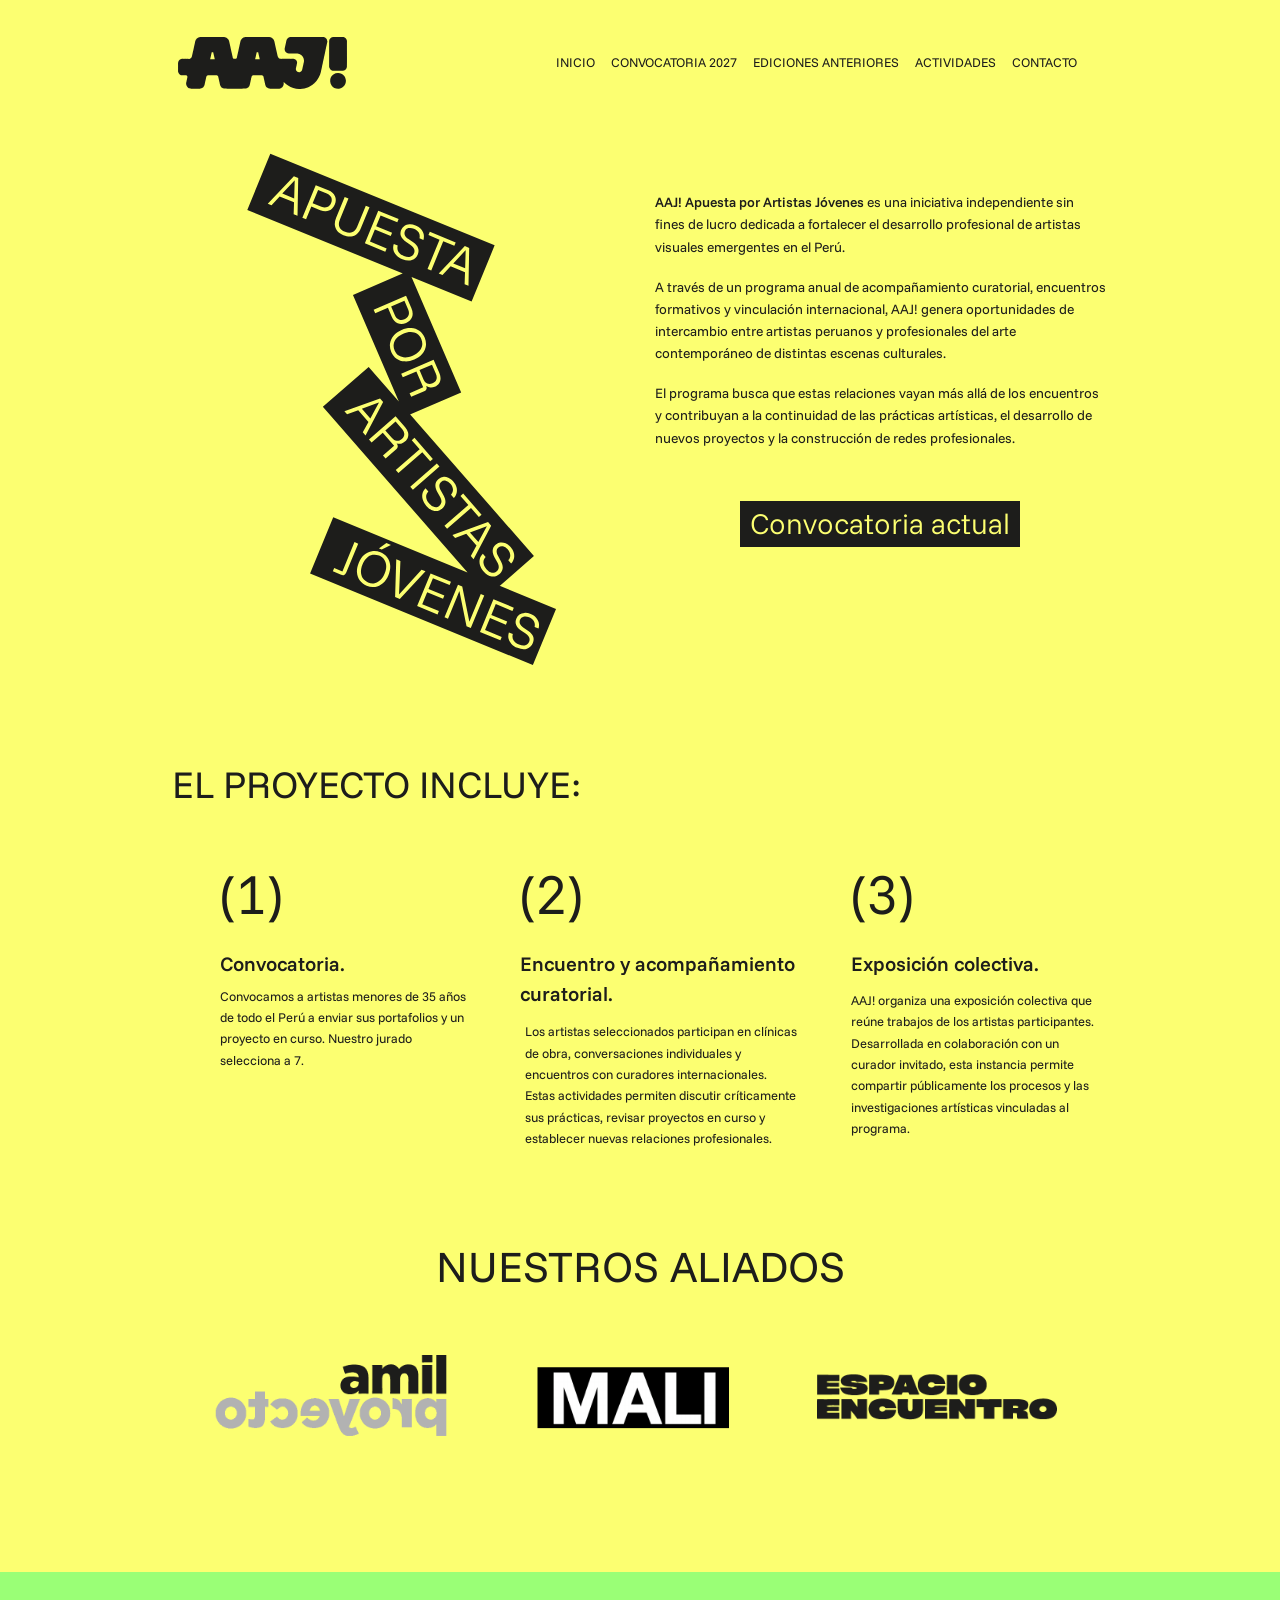
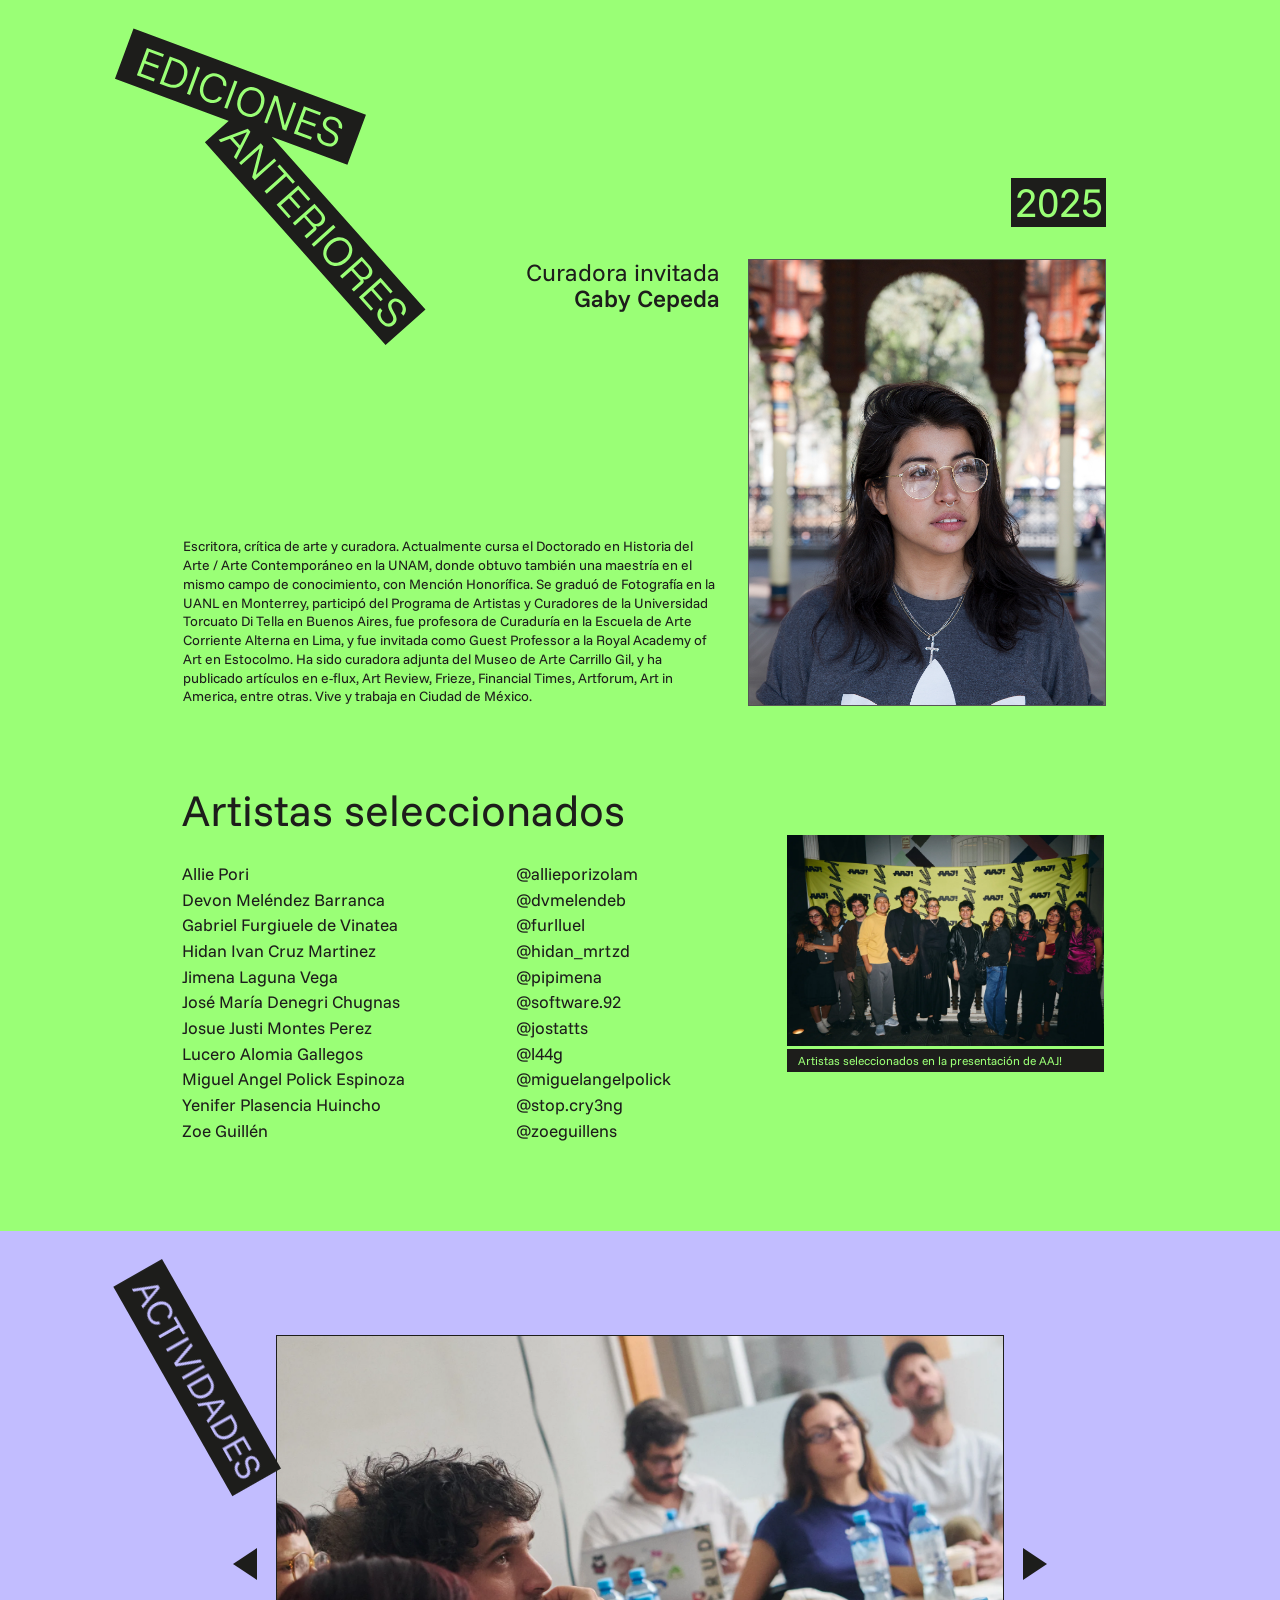
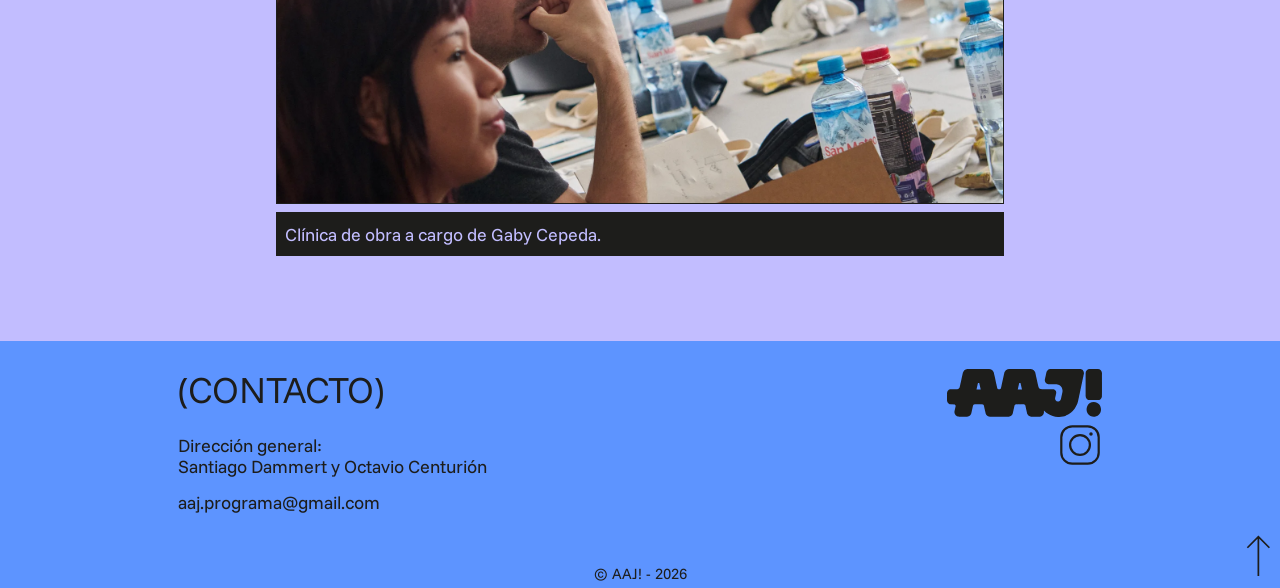
==== commit 9216b354: "Add files via upload" ====
--- a/index.html
+++ b/index.html
@@ -10,8 +10,19 @@
     <meta property="og:locale" content="es_PE">
     <meta property="og:title" content="AAJ! — Apuesta por Artistas Jóvenes">
     <meta property="og:description" content="AAJ! es una iniciativa independiente sin fines de lucro que fortalece el desarrollo profesional de artistas visuales emergentes en el Perú.">
-    <meta property="og:image" content="assets/social.jpg">
-    <meta name="twitter:card" content="summary_large_image">
+    <meta property="og:image" content="https://aaj.lat/assets/social.jpg">
+    <meta property="og:image:type" content="image/jpeg">
+    <meta property="og:image:width" content="1200">
+    <meta property="og:image:height" content="630">
+    <meta property="og:image:alt" content="Grupo de participantes de AAJ! frente a un fondo amarillo con el logotipo del proyecto.">
+    <meta property="og:site_name" content="AAJ!">
+    <meta property="og:url" content="https://aaj.lat/">
+    <link rel="canonical" href="https://aaj.lat/">
+    <meta name="twitter:card" content="summary_large_image">
+    <meta name="twitter:title" content="AAJ! — Apuesta por Artistas Jóvenes">
+    <meta name="twitter:description" content="AAJ! es una iniciativa independiente sin fines de lucro que fortalece el desarrollo profesional de artistas visuales emergentes en el Perú.">
+    <meta name="twitter:image" content="https://aaj.lat/assets/social.jpg">
+    <meta name="twitter:image:alt" content="Grupo de participantes de AAJ! frente a un fondo amarillo con el logotipo del proyecto.">
     <title>AAJ! — Apuesta por Artistas Jóvenes</title>
     <link rel="icon" type="image/svg+xml" href="assets/logo.svg">
     <link rel="preload" href="assets/fonts/funnel-sans.woff2" as="font" type="font/woff2" crossorigin>
@@ -131,7 +142,7 @@
         </div>
         <div class="curator-grid">
           <div class="curator-profile">
-            <div class="curator-portrait" role="img" aria-label="Fotografía de Gaby Cepeda pendiente">
+            <div class="curator-portrait" role="img" aria-label="Fotografía de Gaby Cepeda" style="background-image: url('assets/images/GABY-7f3f3b.jpg'); background-size: cover; background-position: center;">
             </div>
             <div class="curator-label">
               <p>
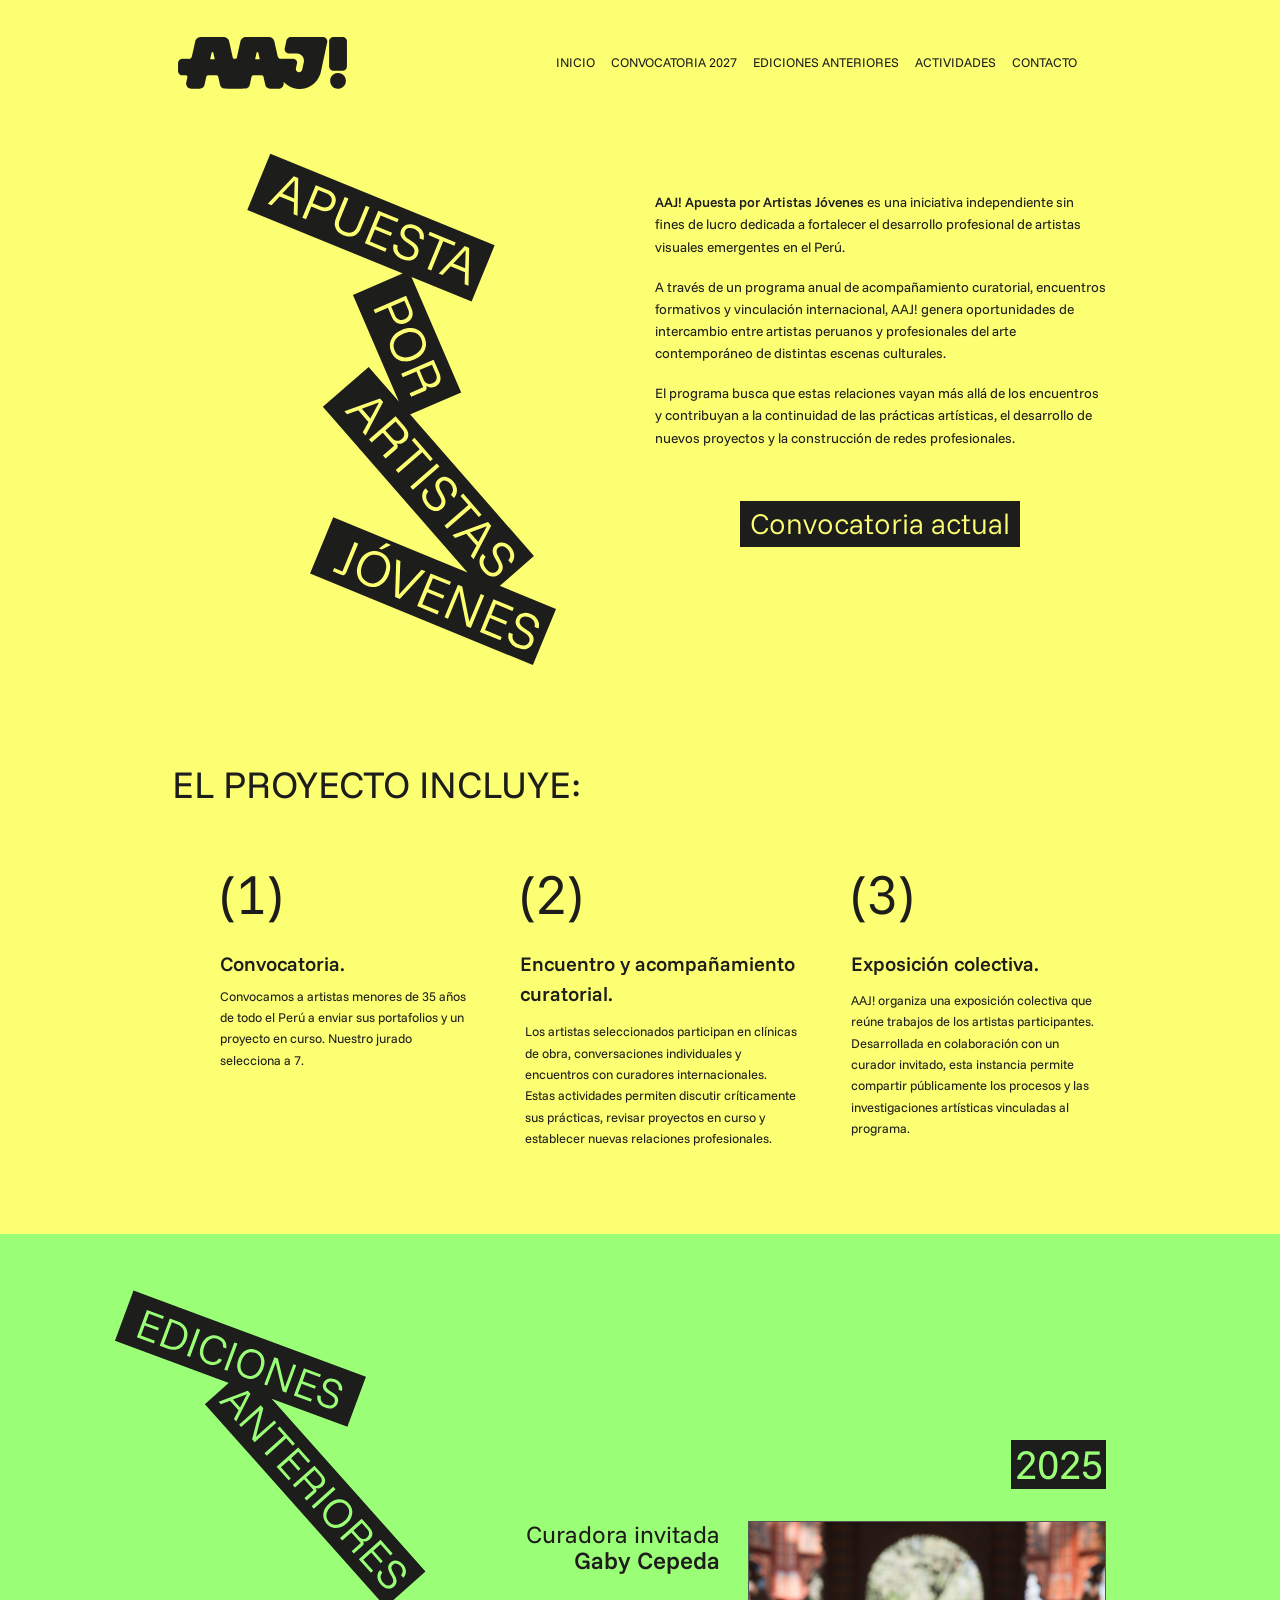
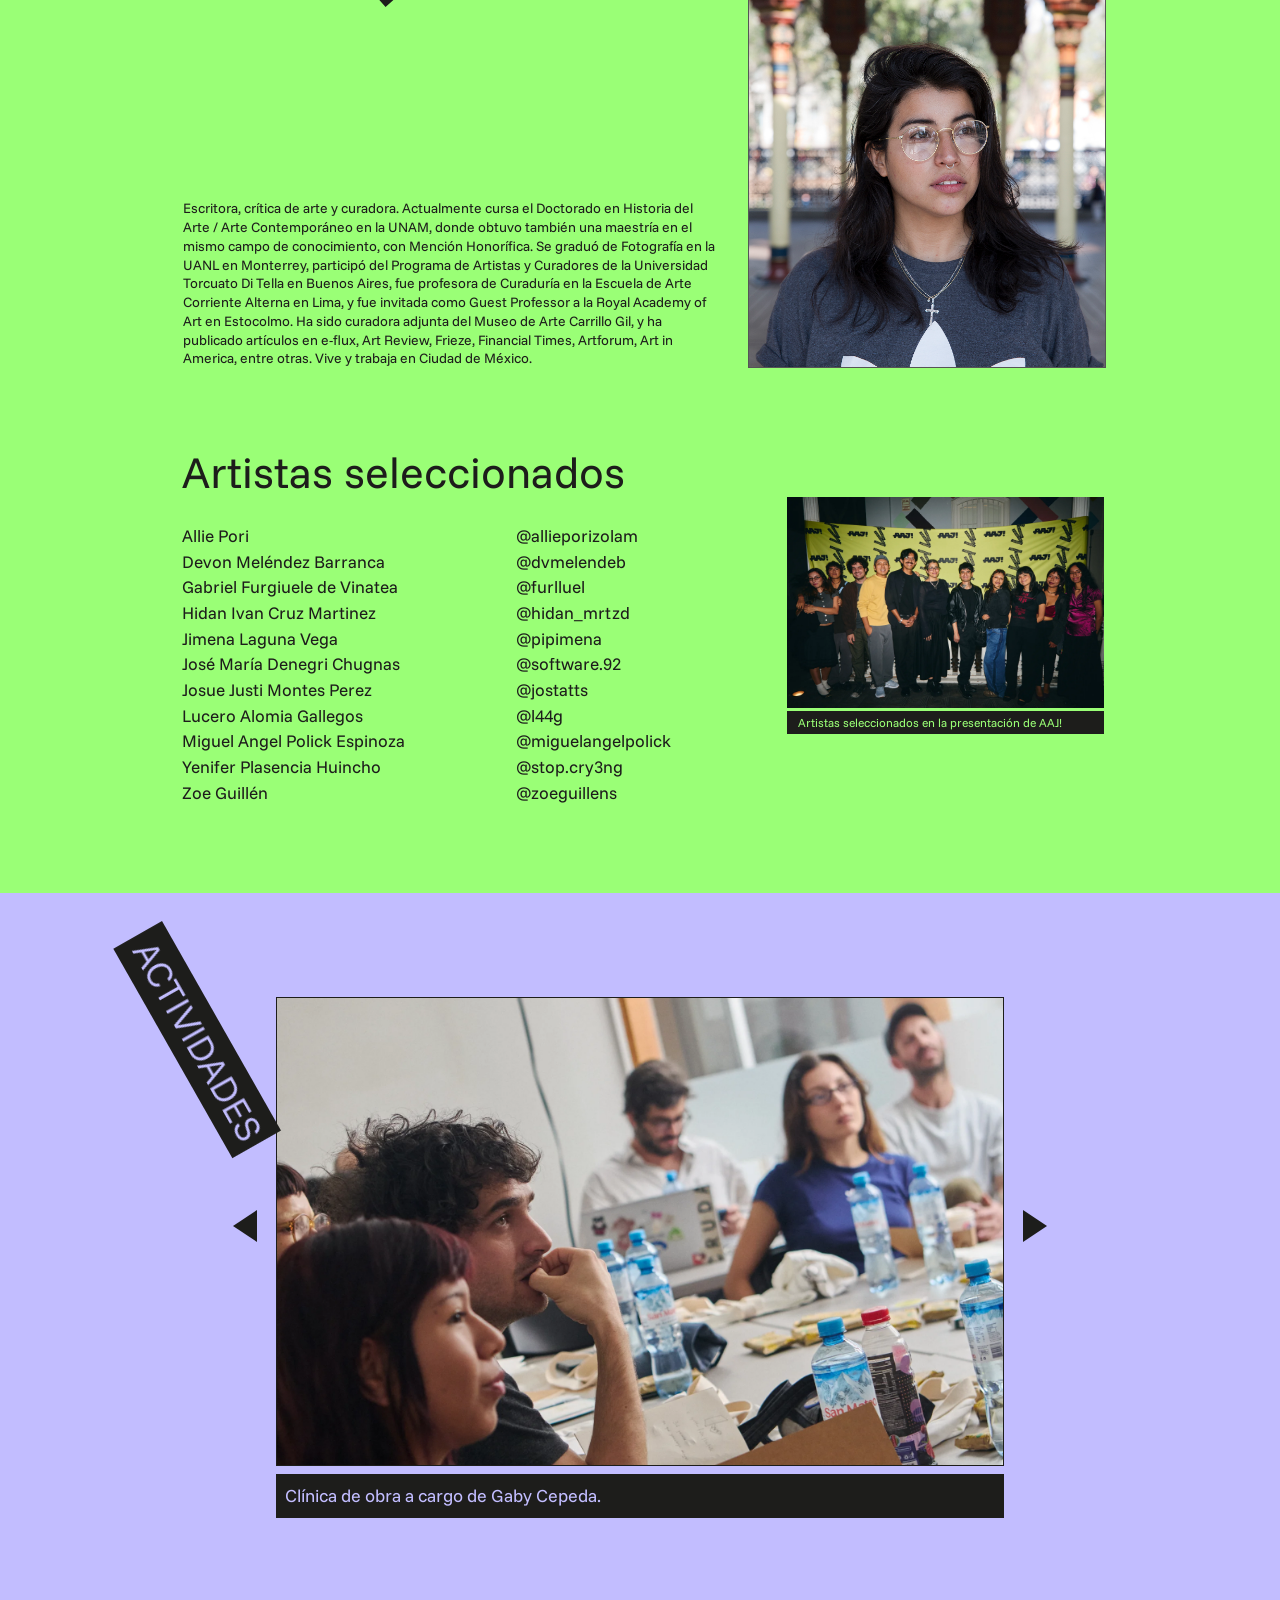
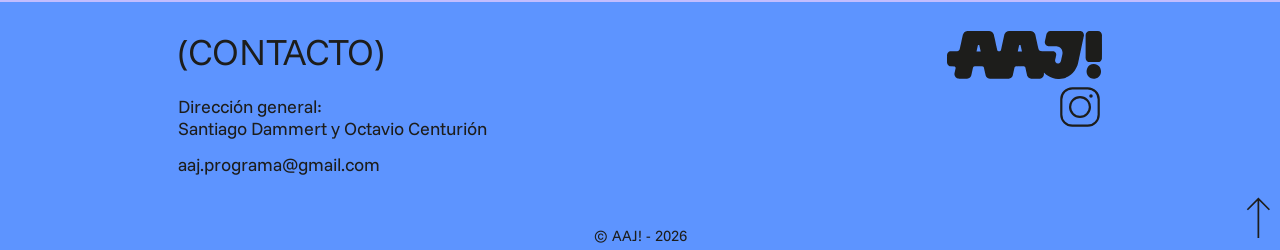
==== commit 8226dcba: "Add files via upload" ====
--- a/index.html
+++ b/index.html
@@ -10,19 +10,19 @@
     <meta property="og:locale" content="es_PE">
     <meta property="og:title" content="AAJ! — Apuesta por Artistas Jóvenes">
     <meta property="og:description" content="AAJ! es una iniciativa independiente sin fines de lucro que fortalece el desarrollo profesional de artistas visuales emergentes en el Perú.">
-    <meta property="og:image" content="https://aaj.lat/assets/social.jpg">
+    <meta property="og:image" content="https://aaj.lat/assets/social-logo.jpg">
     <meta property="og:image:type" content="image/jpeg">
     <meta property="og:image:width" content="1200">
     <meta property="og:image:height" content="630">
-    <meta property="og:image:alt" content="Grupo de participantes de AAJ! frente a un fondo amarillo con el logotipo del proyecto.">
+    <meta property="og:image:alt" content="Logotipo de AAJ! sobre fondo amarillo.">
     <meta property="og:site_name" content="AAJ!">
     <meta property="og:url" content="https://aaj.lat/">
     <link rel="canonical" href="https://aaj.lat/">
     <meta name="twitter:card" content="summary_large_image">
     <meta name="twitter:title" content="AAJ! — Apuesta por Artistas Jóvenes">
     <meta name="twitter:description" content="AAJ! es una iniciativa independiente sin fines de lucro que fortalece el desarrollo profesional de artistas visuales emergentes en el Perú.">
-    <meta name="twitter:image" content="https://aaj.lat/assets/social.jpg">
-    <meta name="twitter:image:alt" content="Grupo de participantes de AAJ! frente a un fondo amarillo con el logotipo del proyecto.">
+    <meta name="twitter:image" content="https://aaj.lat/assets/social-logo.jpg">
+    <meta name="twitter:image:alt" content="Logotipo de AAJ! sobre fondo amarillo.">
     <title>AAJ! — Apuesta por Artistas Jóvenes</title>
     <link rel="icon" type="image/svg+xml" href="assets/logo.svg">
     <link rel="preload" href="assets/fonts/funnel-sans.woff2" as="font" type="font/woff2" crossorigin>
@@ -68,8 +68,8 @@
       </p>
     </noscript>
     <main id="contenido" tabindex="-1">
-      <!-- EDITAR INICIO: presentación, proyecto y aliados -->
-      <section id="presentacion" class="intro view" data-view="inicio" aria-labelledby="hero-title">
+      <!-- EDITAR INICIO: presentación y proyecto -->
+      <section id="presentacion" class="intro intro--without-allies view" data-view="inicio" aria-labelledby="hero-title">
         <div class="hero-grid">
           <h1 id="hero-title" class="hero-art">
             <img class="exp-hero-static" src="assets/art/hero.svg" width="810" height="1300" alt="Apuesta por artistas jóvenes" fetchpriority="high">
@@ -121,14 +121,6 @@
               </p>
             </li>
           </ol>
-        </div>
-        <div class="allies">
-          <h2>
-            Nuestros aliados
-          </h2>
-          <div class="ally-grid">
-            <img class="ally-lima" src="assets/art/lima.png" alt="Proyecto AMIL" width="640" height="270" loading="lazy" decoding="async"><img class="ally-mali" src="assets/art/mali.png" alt="MALI — Museo de Arte de Lima" width="520" height="220" loading="lazy" decoding="async"><img class="ally-encuentro" src="assets/art/encuentro.png" alt="Espacio Encuentro" width="670" height="260" loading="lazy" decoding="async">
-          </div>
         </div>
       </section>
       <!-- EDITAR EDICIONES: año, curadora, artistas y foto grupal -->
--- a/layout-refinements.css
+++ b/layout-refinements.css
@@ -46,6 +46,8 @@
   .allies { margin-top: calc(100 * var(--desktop-unit)); }
   .ally-grid { margin-top: calc(59.2 * var(--desktop-unit)); }
   .intro { padding-bottom: calc(134.4 * var(--desktop-unit)); }
+  /* Sin aliados, el cierre amarillo repite el espacio anterior al programa. */
+  .intro.intro--without-allies { padding-bottom: max(64px, calc(95.2 * var(--desktop-unit))); }
   .curator-bio {
     font-size: max(12px, calc(24.62 * var(--desktop-unit) - 8px));
     line-height: 1.35; padding-top: calc(153.12 * var(--desktop-unit));
@@ -119,6 +121,8 @@
   .site-header { padding-inline: 5.6vw; }
   .intro, .editions, .call-main, .activities, .home-page .contact { padding-inline: var(--gutter); }
   .intro { padding-top: 24px; padding-bottom: 52px; }
+  /* Mantiene el mismo intervalo que separa los pasos del programa en móvil. */
+  .intro.intro--without-allies { padding-bottom: 52px; }
   .intro-copy { margin-top: 100px; }
   .intro-copy p + p { margin-top: 1.12em; }
   .call-link { margin-top: 60px; }
@@ -255,7 +259,7 @@
   .home-page .contact > p { margin-top: 0; }
   .home-page .contact > .email { margin-top: 24px; }
   .year-tape { font-size: clamp(26px, 8vw, 32px); }
-  .activity-heading-mobile > span { outline: 4px solid var(--ink); outline-offset: -1px; }
+  .activity-heading-mobile > span > img { outline: 4px solid var(--ink); outline-offset: -1px; }
   .activities .slide-image-wrap {
     aspect-ratio: 4 / 5; height: auto; min-height: 0; max-height: none;
   }
@@ -263,9 +267,10 @@
     width: 44px; height: 44px;
     top: calc((100% - var(--caption-height, 48px) - var(--photo-caption-gap, 10px)) / 2);
   }
-  .activities .slide-prev { left: -22px; right: auto; }
-  .activities .slide-next { right: -22px; left: auto; }
-  .slide-prev svg, .slide-next svg { width: 14px; height: 22px; }
+  .activities .slideshow { width: calc(100% - 96px); margin-inline: auto; }
+  .activities .slide-prev { left: -48px; right: auto; }
+  .activities .slide-next { right: -48px; left: auto; }
+  .slide-prev svg, .slide-next svg { width: 24px; height: 32px; }
   .menu-head .brand:focus { outline: none; }
   .menu-head .brand:focus-visible { box-shadow: 0 3px 0 var(--ink); }
 }
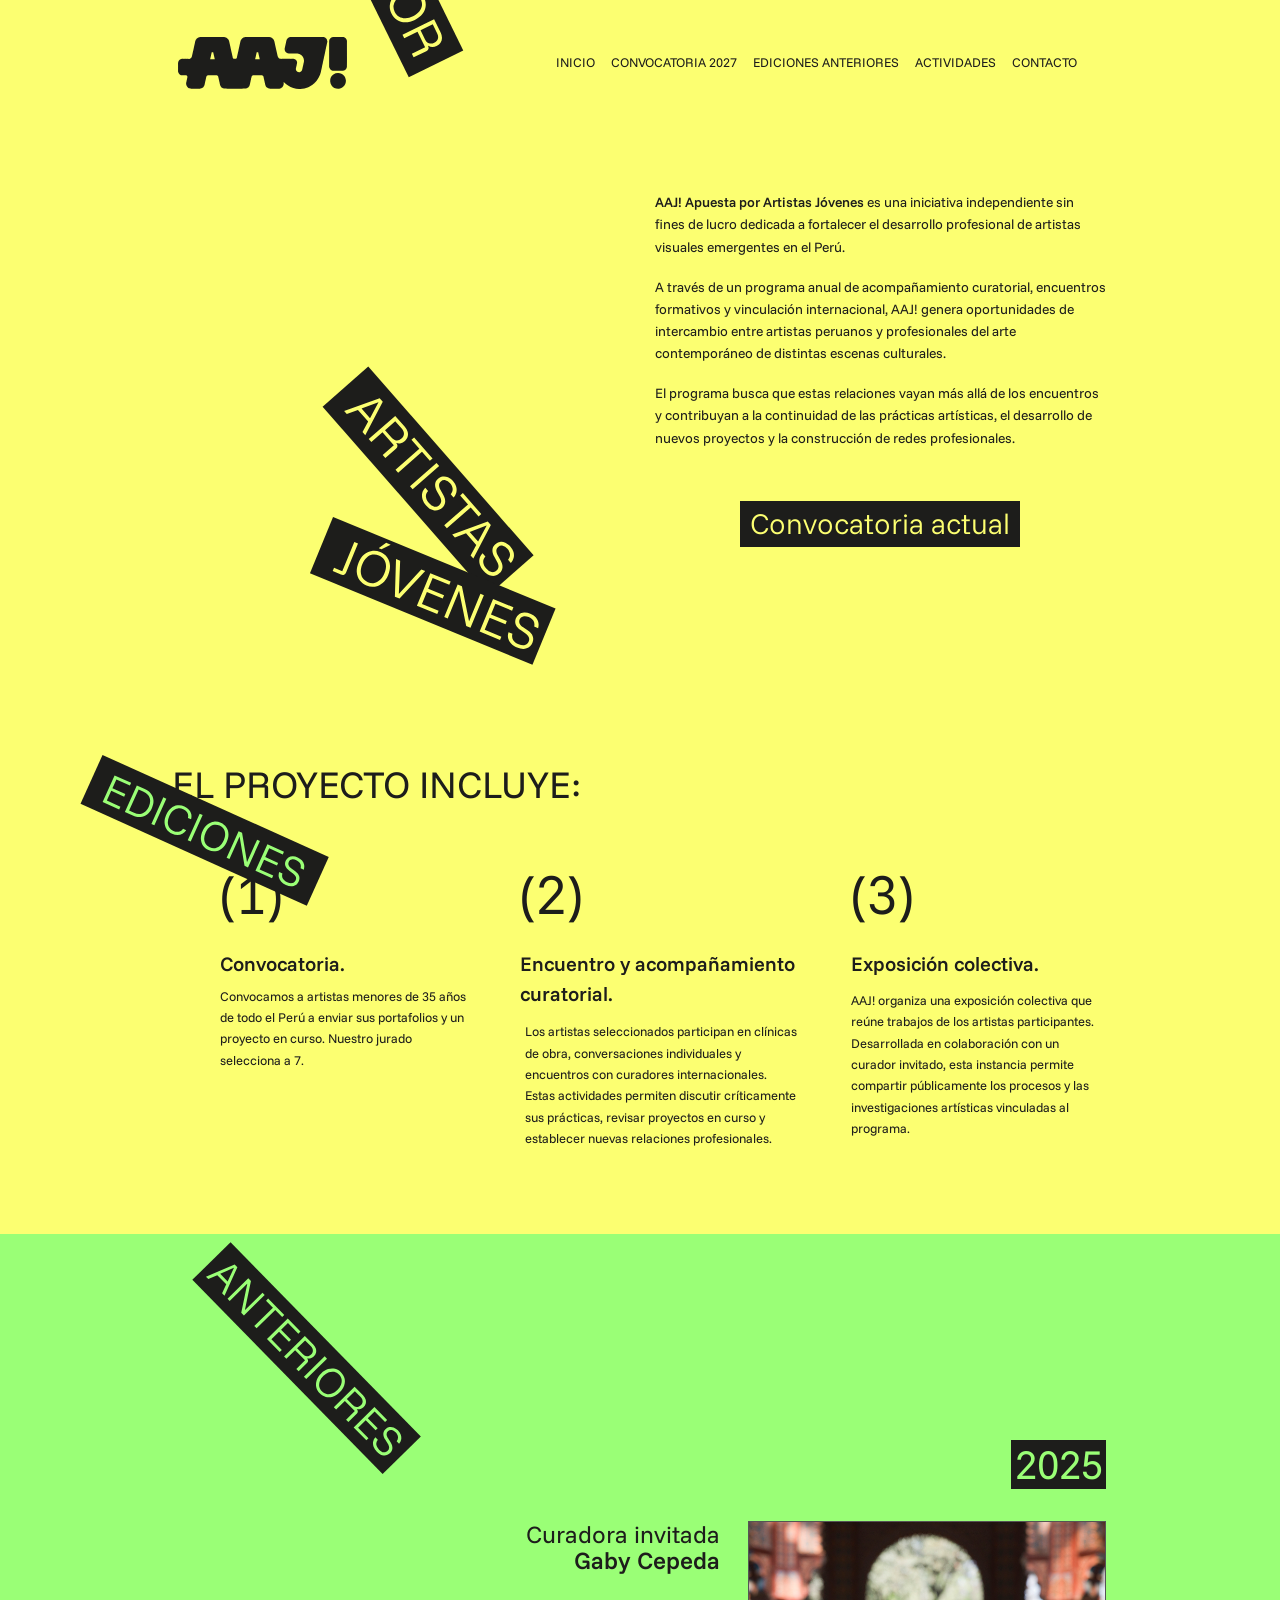
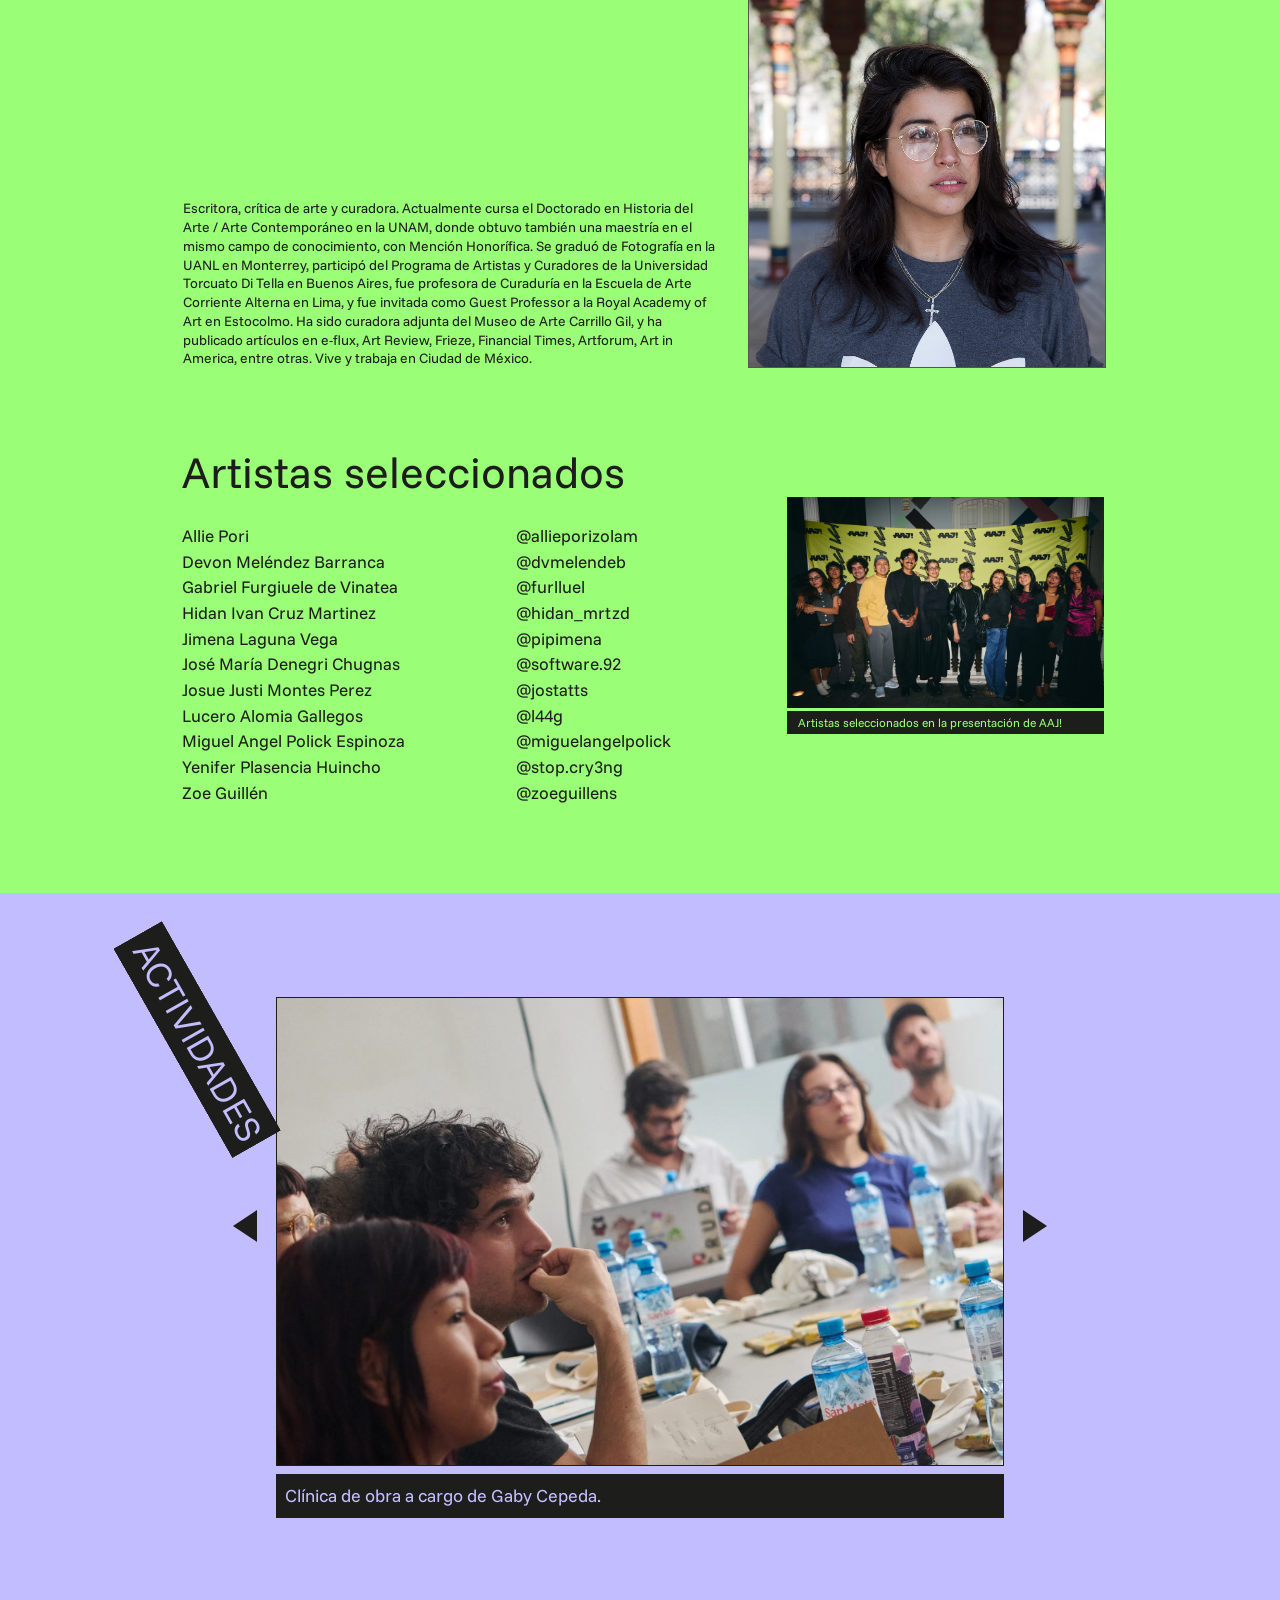
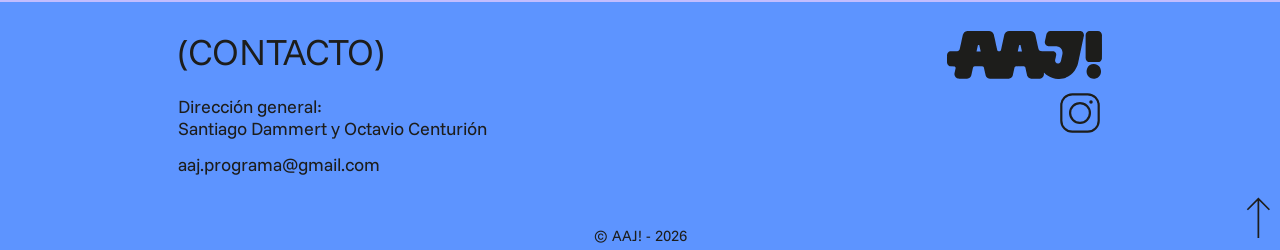
==== commit 5b09acc6: "Add files via upload" ====
--- a/index.html
+++ b/index.html
@@ -39,14 +39,14 @@
     </script>
     <script src="site-config.js" defer></script>
     <script src="script.js" defer></script>
+    <script src="physics-titles.js" defer></script>
     <script src="experimental.js" defer></script>
     <script src="paragraph-drop.js" defer></script>
-    <script src="experimental-flow.js" defer></script>
-    <script src="experimental-drag.js" defer></script>
     <link rel="stylesheet" href="page-margins.css">
     <link rel="stylesheet" href="font-adjustments.css">
   <link rel="stylesheet" href="layout-refinements.css">
   <link rel="stylesheet" href="scroll-entries.css">
+    <link rel="stylesheet" href="physics-titles.css">
 </head>
   <body class="home-page" data-current-view="inicio">
     <a class="skip-link" href="#contenido">Saltar al contenido</a>
@@ -71,9 +71,9 @@
       <!-- EDITAR INICIO: presentación y proyecto -->
       <section id="presentacion" class="intro intro--without-allies view" data-view="inicio" aria-labelledby="hero-title">
         <div class="hero-grid">
-          <h1 id="hero-title" class="hero-art">
+          <h1 id="hero-title" class="hero-art" data-physics="home">
             <img class="exp-hero-static" src="assets/art/hero.svg" width="810" height="1300" alt="Apuesta por artistas jóvenes" fetchpriority="high">
-<svg xmlns="http://www.w3.org/2000/svg" class="exp-hero-pieces" viewBox="0 0 405 650" aria-hidden="true" focusable="false"><g class="exp-hero-strip" data-piece="0" style="--piece-x:-34px;--piece-y:-24px;--piece-angle:-7deg;--piece-delay:0ms"><path fill="#1d1d1b" d="M 314.4182 120.3160 L 37.4345 6.9990 L 8.9961 76.5118 L 285.9797 189.8288 L 314.4182 120.3160 Z"/><path fill="#fcff71" fill-rule="nonzero" d="M 34.2780 68.7732 L 66.5122 34.8789 L 71.8897 37.0789 L 71.0243 83.8065 L 66.2443 81.8510 L 66.7289 67.1691 L 48.9532 59.8969 L 38.9584 70.6880 L 34.2780 68.7732 Z M 52.2079 56.3458 L 66.8965 62.3551 L 67.5396 40.1818 L 67.3405 40.1003 L 52.2079 56.3458 Z M 76.9993 86.2510 L 93.4993 45.9196 L 109.0842 52.2956 C 113.1007 53.9388 115.8226 56.3311 117.2500 59.4726 C 118.6773 62.6140 118.6169 66.0768 117.0687 69.8610 C 115.5342 73.6120 113.1335 76.1174 109.8668 77.3772 C 106.6469 78.6174 103.0453 78.4227 99.0620 76.7931 L 88.0580 72.2913 L 81.5802 88.1251 L 76.9993 86.2510 Z M 89.6876 68.3079 L 100.4924 72.7283 C 103.1480 73.8147 105.5448 73.9234 107.6828 73.0543 C 109.8541 72.1988 111.4558 70.5097 112.4879 67.9869 C 113.5336 65.4310 113.5751 63.1035 112.6125 61.0047 C 111.6966 58.8863 109.9109 57.2838 107.2554 56.1974 L 96.4506 51.7770 L 89.6876 68.3079 Z M 127.6958 107.6890 C 124.4095 106.3445 121.8822 104.6131 120.1139 102.4946 C 118.3591 100.3429 117.3558 97.9175 117.1039 95.2181 C 116.8519 92.5188 117.3439 89.6587 118.5797 86.6380 L 129.2537 60.5471 L 133.9342 62.4620 L 123.2601 88.5529 C 121.8749 91.9387 121.7051 94.9111 122.7507 97.4702 C 123.7963 100.0292 126.1116 102.0420 129.6966 103.5087 C 133.3480 105.0025 136.4306 105.1399 138.9444 103.9208 C 141.4717 102.6685 143.3737 100.4822 144.6502 97.3619 L 155.3446 71.2212 L 159.9255 73.0953 L 149.2107 99.2858 C 148.0428 102.1405 146.4396 104.4490 144.4011 106.2113 C 142.3626 107.9736 139.9401 109.0170 137.1336 109.3413 C 134.3272 109.6657 131.1812 109.1149 127.6958 107.6890 Z M 179.3907 128.1404 L 154.1961 117.8330 L 170.6961 77.5017 L 195.8907 87.8091 L 194.2203 91.8920 L 173.6066 83.4587 L 168.1473 96.8029 L 187.7653 104.8288 L 186.1356 108.8121 L 166.5177 100.7862 L 160.4473 115.6242 L 181.0611 124.0575 L 179.3907 128.1404 Z M 200.5412 137.4908 C 197.4541 136.2278 194.9660 134.5899 193.0770 132.5771 C 191.2211 130.5778 190.0096 128.3772 189.4423 125.9751 C 188.8886 123.5398 189.0380 121.0434 189.8905 118.4859 L 194.7701 120.4822 C 193.9553 123.3263 194.2185 125.8559 195.5599 128.0710 C 196.9344 130.2996 199.2150 132.0657 202.4017 133.3694 C 205.4556 134.6188 208.0538 134.9455 210.1964 134.3495 C 212.3858 133.7340 213.9490 132.2810 214.8860 129.9906 C 215.6465 128.1317 215.6737 126.3603 214.9675 124.6764 C 214.2946 123.0061 212.8220 121.3961 210.5497 119.8465 L 204.8757 115.9558 C 201.9079 113.9278 199.9041 111.6743 198.8646 109.1953 C 197.8250 106.7162 197.8620 104.1157 198.9756 101.3937 C 199.8583 99.2361 201.1703 97.5447 202.9115 96.3195 C 204.6996 95.0748 206.7863 94.3785 209.1718 94.2306 C 211.5573 94.0828 214.0944 94.5589 216.7832 95.6589 C 219.5715 96.7996 221.7910 98.2889 223.4417 100.1267 C 225.1255 101.9781 226.2315 104.0581 226.7596 106.3666 C 227.2876 108.6752 227.1955 111.0788 226.4833 113.5774 L 221.6037 111.5812 C 222.2179 108.8486 221.9267 106.4820 220.7302 104.4812 C 219.5473 102.4473 217.5783 100.8667 214.8231 99.7396 C 212.2672 98.6939 209.9646 98.4494 207.9156 99.0061 C 205.8802 99.5297 204.4414 100.8205 203.5995 102.8785 C 202.9340 104.5051 202.9182 106.1067 203.5519 107.6835 C 204.2188 109.2738 205.6982 110.8672 207.9901 112.4636 L 213.8723 116.5557 C 216.9261 118.6576 218.9095 120.9609 219.8223 123.4656 C 220.7819 125.9507 220.6777 128.6206 219.5098 131.4753 C 218.0567 135.0272 215.6441 137.3726 212.2718 138.5118 C 208.8994 139.6509 204.9893 139.3106 200.5412 137.4908 Z M 236.1409 151.3575 L 231.5601 149.4835 L 246.3897 113.2350 L 232.6970 107.6332 L 234.3673 103.5503 L 266.3337 116.6280 L 264.6633 120.7110 L 250.9705 115.1091 L 236.1409 151.3575 Z M 245.3874 155.1404 L 277.6216 121.2461 L 282.9991 123.4461 L 282.1337 170.1737 L 277.3537 168.2182 L 277.8383 153.5363 L 260.0627 146.2641 L 250.0678 157.0552 L 245.3874 155.1404 Z M 263.3173 142.7130 L 278.0059 148.7223 L 278.6490 126.5490 L 278.4499 126.4675 L 263.3173 142.7130 Z"/></g><g class="exp-hero-strip" data-piece="1" style="--piece-x:38px;--piece-y:-18px;--piece-angle:10deg;--piece-delay:110ms"><path fill="#1d1d1b" d="M 273.1237 302.0686 L 208.4541 151.8354 L 139.4690 181.5309 L 204.1386 331.7641 L 273.1237 302.0686 Z"/><path fill="#fcff71" fill-rule="nonzero" d="M 164.9961 199.7761 L 205.0249 182.5452 L 211.6832 198.0131 C 213.3992 201.9995 213.6663 205.6138 212.4847 208.8560 C 211.3030 212.0982 208.8342 214.5276 205.0785 216.1444 C 201.3556 217.7469 197.8871 217.8537 194.6728 216.4647 C 191.5057 215.0945 189.0712 212.4327 187.3694 208.4793 L 182.6682 197.5578 L 166.9532 204.3225 L 164.9961 199.7761 Z M 186.6216 195.8560 L 191.2378 206.5798 C 192.3723 209.2154 194.0071 210.9719 196.1420 211.8492 C 198.2910 212.7595 200.6175 212.6757 203.1214 211.5979 C 205.6582 210.5059 207.3181 208.8737 208.1012 206.7012 C 208.9314 204.5476 208.7792 202.1529 207.6446 199.5173 L 203.0285 188.7935 L 186.6216 195.8560 Z M 186.7623 251.9737 C 185.2590 248.4815 184.7518 244.9901 185.2408 241.4994 C 185.7769 238.0274 187.2365 234.8413 189.6197 231.9411 C 192.0359 229.0266 195.3360 226.6688 199.5201 224.8677 C 203.7371 223.0525 207.7179 222.2761 211.4626 222.5386 C 215.2402 222.7869 218.5576 223.9166 221.4149 225.9278 C 224.2864 227.9720 226.4738 230.7402 227.9771 234.2324 C 229.4945 237.7575 230.0017 241.2490 229.4985 244.7067 C 229.0425 248.1833 227.5994 251.3623 225.1690 254.2438 C 222.7858 257.1441 219.4692 259.5089 215.2193 261.3384 C 211.0352 263.1395 207.0544 263.9158 203.2768 263.6676 C 199.4992 263.4193 196.1817 262.2895 193.3244 260.2783 C 190.4671 258.2671 188.2797 255.4989 186.7623 251.9737 Z M 190.9134 250.1868 C 192.1047 252.9543 193.8153 255.0686 196.0454 256.5297 C 198.3083 257.9767 200.9093 258.7120 203.8482 258.7356 C 206.8013 258.7921 209.9251 258.1112 213.2196 256.6931 C 216.5471 255.2607 219.2053 253.4526 221.1940 251.2689 C 223.1969 249.1180 224.4341 246.7306 224.9056 244.1065 C 225.3771 241.4824 225.0172 238.7867 223.8259 236.0193 C 222.6347 233.2519 220.9240 231.1376 218.6940 229.6764 C 216.4781 228.2482 213.8937 227.5058 210.9406 227.4493 C 207.9875 227.3928 204.8472 228.0807 201.5197 229.5130 C 198.2251 230.9312 195.5835 232.7322 193.5948 234.9160 C 191.6060 237.0997 190.3524 239.4943 189.8337 242.0996 C 189.3623 244.7237 189.7221 247.4194 190.9134 250.1868 Z M 199.0240 278.8259 L 239.0527 261.5951 L 246.1791 278.1502 C 247.2143 280.5552 247.6937 282.8481 247.6171 285.0288 C 247.5405 287.2095 246.8984 289.1651 245.6908 290.8955 C 244.5161 292.6117 242.7592 293.9733 240.4200 294.9802 C 238.7069 295.7176 236.9695 296.0360 235.2079 295.9351 C 233.4934 295.8531 231.8252 295.2435 230.2032 294.1063 L 229.9561 294.2127 C 230.5660 295.6294 230.6386 296.8867 230.1741 297.9848 C 229.7567 299.1017 228.8397 299.9651 227.4230 300.5749 L 211.3621 307.4885 L 209.4050 302.9420 L 226.2072 295.7093 L 217.7833 276.1397 L 200.9811 283.3724 L 199.0240 278.8259 Z M 221.6379 274.4804 L 226.5944 285.9949 C 227.6297 288.3999 229.1253 290.0601 231.0813 290.9753 C 233.0703 291.8764 235.3002 291.7951 237.7711 290.7315 C 240.2420 289.6679 241.8173 288.1112 242.4969 286.0613 C 243.2095 283.9973 243.0482 281.7628 242.0129 279.3578 L 237.0564 267.8434 L 221.6379 274.4804 Z"/></g><g class="exp-hero-strip" data-piece="2" style="--piece-x:-26px;--piece-y:24px;--piece-angle:-8deg;--piece-delay:220ms"><path fill="#1d1d1b" d="M 362.9371 504.2504 L 158.8650 270.4827 L 102.2858 319.8747 L 306.3579 553.6423 L 362.9371 504.2504 Z"/><path fill="#fcff71" fill-rule="nonzero" d="M 128.8931 325.3388 L 172.9041 309.4868 L 176.7254 313.8642 L 155.0053 355.2507 L 151.6086 351.3597 L 158.6232 338.4514 L 145.9917 323.9818 L 132.2190 329.1487 L 128.8931 325.3388 Z M 150.4932 322.2661 L 160.9310 334.2228 L 171.4455 314.6882 L 171.3040 314.5260 L 150.4932 322.2661 Z M 159.2512 360.1145 L 192.0814 331.4547 L 203.9345 345.0326 C 205.6565 347.0051 206.8149 349.0411 207.4097 351.1405 C 208.0045 353.2400 207.9920 355.2982 207.3722 357.3153 C 206.7794 359.3087 205.5238 361.1429 203.6053 362.8176 C 202.2002 364.0442 200.6438 364.8792 198.9359 365.3227 C 197.2787 365.7695 195.5039 365.7000 193.6117 365.1141 L 193.4090 365.2910 C 194.4233 366.4529 194.8775 367.6276 194.7715 368.8152 C 194.7161 370.0063 194.1075 371.1089 192.9456 372.1232 L 179.7730 383.6225 L 176.5178 379.8936 L 190.2984 367.8636 L 176.2870 351.8133 L 162.5064 363.8433 L 159.2512 360.1145 Z M 179.4484 349.0535 L 187.6925 358.4972 C 189.4145 360.4697 191.3466 361.5922 193.4889 361.8646 C 195.6582 362.1134 197.7561 361.3532 199.7827 359.5841 C 201.8093 357.8150 202.8322 355.8507 202.8516 353.6912 C 202.8979 351.5082 202.0602 349.4304 200.3382 347.4579 L 192.0941 338.0141 L 179.4484 349.0535 Z M 195.5890 401.7399 L 192.3338 398.0111 L 221.8404 372.2526 L 212.1103 361.1066 L 215.4338 358.2052 L 238.1493 384.2262 L 234.8258 387.1276 L 225.0956 375.9815 L 195.5890 401.7399 Z M 210.2102 418.4888 L 243.0404 389.8290 L 246.2956 393.5579 L 213.4654 422.2176 L 210.2102 418.4888 Z M 230.1014 442.2561 C 227.9077 439.7432 226.4175 437.1636 225.6310 434.5173 C 224.8681 431.8980 224.7714 429.3875 225.3411 426.9857 C 225.9377 424.5604 227.1904 422.3956 229.0990 420.4914 L 232.5665 424.4634 C 230.5630 426.6408 229.6645 429.0203 229.8707 431.6018 C 230.1005 434.2103 231.3476 436.8116 233.6121 439.4056 C 235.7823 441.8915 237.9586 443.3483 240.1412 443.7759 C 242.3745 444.2070 244.4233 443.6088 246.2877 441.9812 C 247.8009 440.6602 248.6192 439.0888 248.7428 437.2669 C 248.8900 435.4720 248.2951 433.3725 246.9584 430.9686 L 243.6299 424.9468 C 241.8857 421.8035 241.1045 418.8906 241.2864 416.2084 C 241.4684 413.5261 242.6672 411.2178 244.8829 409.2836 C 246.6392 407.7503 248.5703 406.8263 250.6762 406.5116 C 252.8327 406.2003 255.0103 406.5132 257.2092 407.4504 C 259.4082 408.3876 261.4629 409.9505 263.3736 412.1392 C 265.3550 414.4089 266.6716 416.7353 267.3235 419.1182 C 267.9989 421.5281 268.0553 423.8834 267.4925 426.1840 C 266.9297 428.4845 265.7699 430.5921 264.0132 432.5066 L 260.5457 428.5345 C 262.3196 426.3670 263.1202 424.1207 262.9474 421.7956 C 262.8017 419.4470 261.7499 417.1514 259.7921 414.9087 C 257.9758 412.8281 256.0269 411.5774 253.9455 411.1566 C 251.8911 410.7122 250.0263 411.2212 248.3510 412.6837 C 247.0270 413.8395 246.2948 415.2643 246.1546 416.9580 C 246.0379 418.6787 246.6462 420.7663 247.9795 423.2209 L 251.4039 429.5160 C 253.1918 432.7641 253.9324 435.7123 253.6257 438.3607 C 253.3696 441.0125 252.0796 443.3527 249.7559 445.3813 C 246.8646 447.9052 243.6563 448.9206 240.1308 448.4272 C 236.6053 447.9339 233.2622 445.8769 230.1014 442.2561 Z M 255.7115 470.6111 L 252.4563 466.8823 L 281.9629 441.1239 L 272.2328 429.9778 L 275.5563 427.0764 L 298.2719 453.0974 L 294.9483 455.9988 L 285.2181 444.8527 L 255.7115 470.6111 Z M 262.2821 478.1379 L 306.2932 462.2859 L 310.1145 466.6633 L 288.3944 508.0498 L 284.9976 504.1588 L 292.0123 491.2505 L 279.3807 476.7809 L 265.6081 481.9478 L 262.2821 478.1379 Z M 283.8822 475.0652 L 294.3200 487.0219 L 304.8346 467.4873 L 304.6930 467.3251 L 283.8822 475.0652 Z M 300.8386 523.2867 C 298.6449 520.7737 297.1548 518.1941 296.3683 515.5478 C 295.6053 512.9286 295.5087 510.4181 296.0783 508.0163 C 296.6750 505.5909 297.9276 503.4261 299.8362 501.5219 L 303.3037 505.4940 C 301.3003 507.6714 300.4017 510.0508 300.6079 512.6323 C 300.8377 515.2409 302.0849 517.8421 304.3494 520.4361 C 306.5195 522.9220 308.6959 524.3788 310.8785 524.8065 C 313.1117 525.2376 315.1605 524.6393 317.0250 523.0117 C 318.5381 521.6908 319.3565 520.1194 319.4801 518.2974 C 319.6272 516.5025 319.0324 514.4031 317.6956 511.9991 L 314.3671 505.9774 C 312.6229 502.8340 311.8418 499.9212 312.0237 497.2389 C 312.2056 494.5566 313.4044 492.2484 315.6201 490.3141 C 317.3765 488.7809 319.3076 487.8569 321.4134 487.5421 C 323.5699 487.2308 325.7476 487.5438 327.9465 488.4809 C 330.1454 489.4181 332.2002 490.9810 334.1108 493.1697 C 336.0922 495.4395 337.4089 497.7658 338.0607 500.1487 C 338.7362 502.5587 338.7925 504.9140 338.2297 507.2145 C 337.6670 509.5151 336.5072 511.6226 334.7504 513.5371 L 331.2829 509.5651 C 333.0569 507.3975 333.8575 505.1512 333.6847 502.8262 C 333.5389 500.4776 332.4871 498.1819 330.5293 495.9392 C 328.7130 493.8586 326.7641 492.6079 324.6827 492.1871 C 322.6284 491.7427 320.7635 492.2518 319.0883 493.7142 C 317.7642 494.8701 317.0321 496.2948 316.8918 497.9885 C 316.7751 499.7092 317.3834 501.7969 318.7168 504.2514 L 322.1411 510.5466 C 323.9291 513.7946 324.6697 516.7428 324.3629 519.3912 C 324.1068 522.0430 322.8169 524.3832 320.4931 526.4118 C 317.6019 528.9358 314.3935 529.9511 310.8681 529.4578 C 307.3426 528.9645 303.9994 526.9074 300.8386 523.2867 Z"/></g><g class="exp-hero-strip" data-piece="3" style="--piece-x:24px;--piece-y:36px;--piece-angle:6deg;--piece-delay:330ms"><path fill="#1d1d1b" d="M 390.2148 569.5563 L 115.1103 456.2786 L 86.5142 525.7267 L 361.6187 639.0044 L 390.2148 569.5563 Z"/><path fill="#fcff71" fill-rule="nonzero" d="M 114.6265 523.1315 L 116.3063 519.0520 L 126.4553 523.2310 L 141.3684 487.0131 L 145.9454 488.8977 L 131.1961 524.7176 C 130.5816 526.2101 129.7193 527.1739 128.6092 527.6090 C 127.5127 528.0109 126.2680 527.9250 124.8750 527.3514 L 114.6265 523.1315 Z M 156.3921 541.0272 C 152.8765 539.5796 150.0739 537.4365 147.9844 534.5978 C 145.9417 531.7396 144.7594 528.4406 144.4375 524.7005 C 144.1292 520.9274 144.8423 516.9347 146.5767 512.7225 C 148.3248 508.4772 150.6299 505.1401 153.4919 502.7111 C 156.3677 500.2490 159.5302 498.7389 162.9795 498.1809 C 166.4620 497.6366 169.9611 498.0882 173.4767 499.5359 C 177.0255 500.9971 179.8281 503.1403 181.8845 505.9653 C 183.9876 508.7708 185.1767 512.0533 185.4518 515.8128 C 185.7737 519.5528 185.0538 523.5621 183.2921 527.8406 C 181.5577 532.0527 179.2526 535.3898 176.3769 537.8520 C 173.5012 540.3141 170.3387 541.8242 166.8893 542.3822 C 163.4400 542.9402 159.9410 542.4885 156.3921 541.0272 Z M 158.1129 536.8483 C 160.8989 537.9954 163.6000 538.3124 166.2163 537.7993 C 168.8462 537.2531 171.2205 535.9615 173.3392 533.9247 C 175.4912 531.9015 177.2500 529.2316 178.6156 525.9150 C 179.9950 522.5651 180.6329 519.4143 180.5295 516.4625 C 180.4593 513.5243 179.6760 510.9520 178.1796 508.7454 C 176.6832 506.5389 174.5420 504.8620 171.7560 503.7148 C 168.9700 502.5677 166.2689 502.2506 163.6526 502.7638 C 161.0695 503.2905 158.7020 504.5655 156.5501 506.5887 C 154.3982 508.6118 152.6325 511.2983 151.2532 514.6481 C 149.8875 517.9648 149.2564 521.0990 149.3598 524.0509 C 149.4632 527.0027 150.2397 529.5916 151.6893 531.8177 C 153.1857 534.0242 155.3269 535.7011 158.1129 536.8483 Z M 171.7355 494.8623 L 171.8174 494.6633 L 180.7753 488.1695 L 186.4468 490.5048 L 186.3648 490.7038 L 174.9692 496.1938 L 171.7355 494.8623 Z M 191.5196 554.7932 L 192.9388 508.2478 L 198.0631 510.3578 L 196.4214 551.2258 L 196.6204 551.3078 L 224.1320 521.0920 L 229.0572 523.1200 L 197.2906 557.1695 L 191.5196 554.7932 Z M 243.9062 576.3640 L 218.7328 565.9986 L 235.3257 525.7012 L 260.4992 536.0666 L 258.8194 540.1461 L 238.2229 531.6653 L 232.7329 544.9982 L 252.3344 553.0694 L 250.6956 557.0494 L 231.0941 548.9782 L 224.9895 563.8037 L 245.5860 572.2845 L 243.9062 576.3640 Z M 284.9840 593.2783 L 279.7106 591.1069 L 270.9750 547.8860 L 270.7760 547.8041 L 256.8256 581.6838 L 252.5471 579.9220 L 269.1401 539.6246 L 274.4136 541.7961 L 283.1491 585.0169 L 283.3481 585.0989 L 297.2985 551.2192 L 301.5770 552.9809 L 284.9840 593.2783 Z M 321.5043 608.3160 L 296.3309 597.9505 L 312.9239 557.6532 L 338.0973 568.0186 L 336.4175 572.0981 L 315.8211 563.6173 L 310.3310 576.9502 L 329.9325 585.0214 L 328.2937 589.0014 L 308.6922 580.9302 L 302.5877 595.7557 L 323.1841 604.2365 L 321.5043 608.3160 Z M 342.6354 617.7152 C 339.5509 616.4451 337.0663 614.8014 335.1817 612.7841 C 333.3302 610.7805 332.1235 608.5769 331.5617 606.1733 C 331.0134 603.7365 331.1685 601.2402 332.0269 598.6845 L 336.9024 600.6920 C 336.0811 603.5346 336.3386 606.0650 337.6750 608.2832 C 339.0446 610.5151 341.3214 612.2866 344.5054 613.5977 C 347.5567 614.8541 350.1544 615.1867 352.2986 614.5956 C 354.4895 613.9849 356.0562 612.5353 356.9985 610.2469 C 357.7632 608.3895 357.7945 606.6180 357.0921 604.9324 C 356.4229 603.2604 354.9538 601.6470 352.6848 600.0920 L 347.0192 596.1882 C 344.0557 594.1533 342.0569 591.8950 341.0229 589.4134 C 339.9888 586.9318 340.0318 584.3311 341.1516 581.6115 C 342.0393 579.4556 343.3552 577.7671 345.0994 576.5458 C 346.8904 575.3049 348.9789 574.6133 351.3649 574.4709 C 353.7510 574.3285 356.2873 574.8104 358.9737 575.9165 C 361.7597 577.0637 363.9760 578.5582 365.6227 580.3999 C 367.3025 582.2552 368.4038 584.3379 368.9266 586.6478 C 369.4495 588.9578 369.3520 591.3614 368.6340 593.8586 L 363.7585 591.8511 C 364.3790 589.1197 364.0931 586.7522 362.9011 584.7486 C 361.7227 582.7118 359.7571 581.1266 357.0042 579.9931 C 354.4504 578.9415 352.1483 578.6918 350.0978 579.2439 C 348.0610 579.7629 346.6192 581.0506 345.7725 583.1069 C 345.1033 584.7320 345.0838 586.3338 345.7140 587.9121 C 346.3773 589.5041 347.8532 591.1010 350.1417 592.7027 L 356.0151 596.8085 C 359.0645 598.9176 361.0428 601.2255 361.9500 603.7325 C 362.9040 606.2200 362.7938 608.8899 361.6193 611.7423 C 360.1581 615.2911 357.7398 617.6313 354.3647 618.7629 C 350.9895 619.8944 347.0797 619.5452 342.6354 617.7152 Z"/></g></svg>
+<svg class="exp-hero-pieces aaj-physics-svg" xmlns="http://www.w3.org/2000/svg"  viewBox="0 0 405 650" aria-hidden="true" focusable="false"><g data-block="0"  data-piece="0" ><path fill="#1d1d1b" d="M 314.4182 120.3160 L 37.4345 6.9990 L 8.9961 76.5118 L 285.9797 189.8288 L 314.4182 120.3160 Z"/><path fill="#fcff71" fill-rule="nonzero" d="M 34.2780 68.7732 L 66.5122 34.8789 L 71.8897 37.0789 L 71.0243 83.8065 L 66.2443 81.8510 L 66.7289 67.1691 L 48.9532 59.8969 L 38.9584 70.6880 L 34.2780 68.7732 Z M 52.2079 56.3458 L 66.8965 62.3551 L 67.5396 40.1818 L 67.3405 40.1003 L 52.2079 56.3458 Z M 76.9993 86.2510 L 93.4993 45.9196 L 109.0842 52.2956 C 113.1007 53.9388 115.8226 56.3311 117.2500 59.4726 C 118.6773 62.6140 118.6169 66.0768 117.0687 69.8610 C 115.5342 73.6120 113.1335 76.1174 109.8668 77.3772 C 106.6469 78.6174 103.0453 78.4227 99.0620 76.7931 L 88.0580 72.2913 L 81.5802 88.1251 L 76.9993 86.2510 Z M 89.6876 68.3079 L 100.4924 72.7283 C 103.1480 73.8147 105.5448 73.9234 107.6828 73.0543 C 109.8541 72.1988 111.4558 70.5097 112.4879 67.9869 C 113.5336 65.4310 113.5751 63.1035 112.6125 61.0047 C 111.6966 58.8863 109.9109 57.2838 107.2554 56.1974 L 96.4506 51.7770 L 89.6876 68.3079 Z M 127.6958 107.6890 C 124.4095 106.3445 121.8822 104.6131 120.1139 102.4946 C 118.3591 100.3429 117.3558 97.9175 117.1039 95.2181 C 116.8519 92.5188 117.3439 89.6587 118.5797 86.6380 L 129.2537 60.5471 L 133.9342 62.4620 L 123.2601 88.5529 C 121.8749 91.9387 121.7051 94.9111 122.7507 97.4702 C 123.7963 100.0292 126.1116 102.0420 129.6966 103.5087 C 133.3480 105.0025 136.4306 105.1399 138.9444 103.9208 C 141.4717 102.6685 143.3737 100.4822 144.6502 97.3619 L 155.3446 71.2212 L 159.9255 73.0953 L 149.2107 99.2858 C 148.0428 102.1405 146.4396 104.4490 144.4011 106.2113 C 142.3626 107.9736 139.9401 109.0170 137.1336 109.3413 C 134.3272 109.6657 131.1812 109.1149 127.6958 107.6890 Z M 179.3907 128.1404 L 154.1961 117.8330 L 170.6961 77.5017 L 195.8907 87.8091 L 194.2203 91.8920 L 173.6066 83.4587 L 168.1473 96.8029 L 187.7653 104.8288 L 186.1356 108.8121 L 166.5177 100.7862 L 160.4473 115.6242 L 181.0611 124.0575 L 179.3907 128.1404 Z M 200.5412 137.4908 C 197.4541 136.2278 194.9660 134.5899 193.0770 132.5771 C 191.2211 130.5778 190.0096 128.3772 189.4423 125.9751 C 188.8886 123.5398 189.0380 121.0434 189.8905 118.4859 L 194.7701 120.4822 C 193.9553 123.3263 194.2185 125.8559 195.5599 128.0710 C 196.9344 130.2996 199.2150 132.0657 202.4017 133.3694 C 205.4556 134.6188 208.0538 134.9455 210.1964 134.3495 C 212.3858 133.7340 213.9490 132.2810 214.8860 129.9906 C 215.6465 128.1317 215.6737 126.3603 214.9675 124.6764 C 214.2946 123.0061 212.8220 121.3961 210.5497 119.8465 L 204.8757 115.9558 C 201.9079 113.9278 199.9041 111.6743 198.8646 109.1953 C 197.8250 106.7162 197.8620 104.1157 198.9756 101.3937 C 199.8583 99.2361 201.1703 97.5447 202.9115 96.3195 C 204.6996 95.0748 206.7863 94.3785 209.1718 94.2306 C 211.5573 94.0828 214.0944 94.5589 216.7832 95.6589 C 219.5715 96.7996 221.7910 98.2889 223.4417 100.1267 C 225.1255 101.9781 226.2315 104.0581 226.7596 106.3666 C 227.2876 108.6752 227.1955 111.0788 226.4833 113.5774 L 221.6037 111.5812 C 222.2179 108.8486 221.9267 106.4820 220.7302 104.4812 C 219.5473 102.4473 217.5783 100.8667 214.8231 99.7396 C 212.2672 98.6939 209.9646 98.4494 207.9156 99.0061 C 205.8802 99.5297 204.4414 100.8205 203.5995 102.8785 C 202.9340 104.5051 202.9182 106.1067 203.5519 107.6835 C 204.2188 109.2738 205.6982 110.8672 207.9901 112.4636 L 213.8723 116.5557 C 216.9261 118.6576 218.9095 120.9609 219.8223 123.4656 C 220.7819 125.9507 220.6777 128.6206 219.5098 131.4753 C 218.0567 135.0272 215.6441 137.3726 212.2718 138.5118 C 208.8994 139.6509 204.9893 139.3106 200.5412 137.4908 Z M 236.1409 151.3575 L 231.5601 149.4835 L 246.3897 113.2350 L 232.6970 107.6332 L 234.3673 103.5503 L 266.3337 116.6280 L 264.6633 120.7110 L 250.9705 115.1091 L 236.1409 151.3575 Z M 245.3874 155.1404 L 277.6216 121.2461 L 282.9991 123.4461 L 282.1337 170.1737 L 277.3537 168.2182 L 277.8383 153.5363 L 260.0627 146.2641 L 250.0678 157.0552 L 245.3874 155.1404 Z M 263.3173 142.7130 L 278.0059 148.7223 L 278.6490 126.5490 L 278.4499 126.4675 L 263.3173 142.7130 Z"/></g><g data-block="1"  data-piece="1" ><path fill="#1d1d1b" d="M 273.1237 302.0686 L 208.4541 151.8354 L 139.4690 181.5309 L 204.1386 331.7641 L 273.1237 302.0686 Z"/><path fill="#fcff71" fill-rule="nonzero" d="M 164.9961 199.7761 L 205.0249 182.5452 L 211.6832 198.0131 C 213.3992 201.9995 213.6663 205.6138 212.4847 208.8560 C 211.3030 212.0982 208.8342 214.5276 205.0785 216.1444 C 201.3556 217.7469 197.8871 217.8537 194.6728 216.4647 C 191.5057 215.0945 189.0712 212.4327 187.3694 208.4793 L 182.6682 197.5578 L 166.9532 204.3225 L 164.9961 199.7761 Z M 186.6216 195.8560 L 191.2378 206.5798 C 192.3723 209.2154 194.0071 210.9719 196.1420 211.8492 C 198.2910 212.7595 200.6175 212.6757 203.1214 211.5979 C 205.6582 210.5059 207.3181 208.8737 208.1012 206.7012 C 208.9314 204.5476 208.7792 202.1529 207.6446 199.5173 L 203.0285 188.7935 L 186.6216 195.8560 Z M 186.7623 251.9737 C 185.2590 248.4815 184.7518 244.9901 185.2408 241.4994 C 185.7769 238.0274 187.2365 234.8413 189.6197 231.9411 C 192.0359 229.0266 195.3360 226.6688 199.5201 224.8677 C 203.7371 223.0525 207.7179 222.2761 211.4626 222.5386 C 215.2402 222.7869 218.5576 223.9166 221.4149 225.9278 C 224.2864 227.9720 226.4738 230.7402 227.9771 234.2324 C 229.4945 237.7575 230.0017 241.2490 229.4985 244.7067 C 229.0425 248.1833 227.5994 251.3623 225.1690 254.2438 C 222.7858 257.1441 219.4692 259.5089 215.2193 261.3384 C 211.0352 263.1395 207.0544 263.9158 203.2768 263.6676 C 199.4992 263.4193 196.1817 262.2895 193.3244 260.2783 C 190.4671 258.2671 188.2797 255.4989 186.7623 251.9737 Z M 190.9134 250.1868 C 192.1047 252.9543 193.8153 255.0686 196.0454 256.5297 C 198.3083 257.9767 200.9093 258.7120 203.8482 258.7356 C 206.8013 258.7921 209.9251 258.1112 213.2196 256.6931 C 216.5471 255.2607 219.2053 253.4526 221.1940 251.2689 C 223.1969 249.1180 224.4341 246.7306 224.9056 244.1065 C 225.3771 241.4824 225.0172 238.7867 223.8259 236.0193 C 222.6347 233.2519 220.9240 231.1376 218.6940 229.6764 C 216.4781 228.2482 213.8937 227.5058 210.9406 227.4493 C 207.9875 227.3928 204.8472 228.0807 201.5197 229.5130 C 198.2251 230.9312 195.5835 232.7322 193.5948 234.9160 C 191.6060 237.0997 190.3524 239.4943 189.8337 242.0996 C 189.3623 244.7237 189.7221 247.4194 190.9134 250.1868 Z M 199.0240 278.8259 L 239.0527 261.5951 L 246.1791 278.1502 C 247.2143 280.5552 247.6937 282.8481 247.6171 285.0288 C 247.5405 287.2095 246.8984 289.1651 245.6908 290.8955 C 244.5161 292.6117 242.7592 293.9733 240.4200 294.9802 C 238.7069 295.7176 236.9695 296.0360 235.2079 295.9351 C 233.4934 295.8531 231.8252 295.2435 230.2032 294.1063 L 229.9561 294.2127 C 230.5660 295.6294 230.6386 296.8867 230.1741 297.9848 C 229.7567 299.1017 228.8397 299.9651 227.4230 300.5749 L 211.3621 307.4885 L 209.4050 302.9420 L 226.2072 295.7093 L 217.7833 276.1397 L 200.9811 283.3724 L 199.0240 278.8259 Z M 221.6379 274.4804 L 226.5944 285.9949 C 227.6297 288.3999 229.1253 290.0601 231.0813 290.9753 C 233.0703 291.8764 235.3002 291.7951 237.7711 290.7315 C 240.2420 289.6679 241.8173 288.1112 242.4969 286.0613 C 243.2095 283.9973 243.0482 281.7628 242.0129 279.3578 L 237.0564 267.8434 L 221.6379 274.4804 Z"/></g><g data-block="2"  data-piece="2" ><path fill="#1d1d1b" d="M 362.9371 504.2504 L 158.8650 270.4827 L 102.2858 319.8747 L 306.3579 553.6423 L 362.9371 504.2504 Z"/><path fill="#fcff71" fill-rule="nonzero" d="M 128.8931 325.3388 L 172.9041 309.4868 L 176.7254 313.8642 L 155.0053 355.2507 L 151.6086 351.3597 L 158.6232 338.4514 L 145.9917 323.9818 L 132.2190 329.1487 L 128.8931 325.3388 Z M 150.4932 322.2661 L 160.9310 334.2228 L 171.4455 314.6882 L 171.3040 314.5260 L 150.4932 322.2661 Z M 159.2512 360.1145 L 192.0814 331.4547 L 203.9345 345.0326 C 205.6565 347.0051 206.8149 349.0411 207.4097 351.1405 C 208.0045 353.2400 207.9920 355.2982 207.3722 357.3153 C 206.7794 359.3087 205.5238 361.1429 203.6053 362.8176 C 202.2002 364.0442 200.6438 364.8792 198.9359 365.3227 C 197.2787 365.7695 195.5039 365.7000 193.6117 365.1141 L 193.4090 365.2910 C 194.4233 366.4529 194.8775 367.6276 194.7715 368.8152 C 194.7161 370.0063 194.1075 371.1089 192.9456 372.1232 L 179.7730 383.6225 L 176.5178 379.8936 L 190.2984 367.8636 L 176.2870 351.8133 L 162.5064 363.8433 L 159.2512 360.1145 Z M 179.4484 349.0535 L 187.6925 358.4972 C 189.4145 360.4697 191.3466 361.5922 193.4889 361.8646 C 195.6582 362.1134 197.7561 361.3532 199.7827 359.5841 C 201.8093 357.8150 202.8322 355.8507 202.8516 353.6912 C 202.8979 351.5082 202.0602 349.4304 200.3382 347.4579 L 192.0941 338.0141 L 179.4484 349.0535 Z M 195.5890 401.7399 L 192.3338 398.0111 L 221.8404 372.2526 L 212.1103 361.1066 L 215.4338 358.2052 L 238.1493 384.2262 L 234.8258 387.1276 L 225.0956 375.9815 L 195.5890 401.7399 Z M 210.2102 418.4888 L 243.0404 389.8290 L 246.2956 393.5579 L 213.4654 422.2176 L 210.2102 418.4888 Z M 230.1014 442.2561 C 227.9077 439.7432 226.4175 437.1636 225.6310 434.5173 C 224.8681 431.8980 224.7714 429.3875 225.3411 426.9857 C 225.9377 424.5604 227.1904 422.3956 229.0990 420.4914 L 232.5665 424.4634 C 230.5630 426.6408 229.6645 429.0203 229.8707 431.6018 C 230.1005 434.2103 231.3476 436.8116 233.6121 439.4056 C 235.7823 441.8915 237.9586 443.3483 240.1412 443.7759 C 242.3745 444.2070 244.4233 443.6088 246.2877 441.9812 C 247.8009 440.6602 248.6192 439.0888 248.7428 437.2669 C 248.8900 435.4720 248.2951 433.3725 246.9584 430.9686 L 243.6299 424.9468 C 241.8857 421.8035 241.1045 418.8906 241.2864 416.2084 C 241.4684 413.5261 242.6672 411.2178 244.8829 409.2836 C 246.6392 407.7503 248.5703 406.8263 250.6762 406.5116 C 252.8327 406.2003 255.0103 406.5132 257.2092 407.4504 C 259.4082 408.3876 261.4629 409.9505 263.3736 412.1392 C 265.3550 414.4089 266.6716 416.7353 267.3235 419.1182 C 267.9989 421.5281 268.0553 423.8834 267.4925 426.1840 C 266.9297 428.4845 265.7699 430.5921 264.0132 432.5066 L 260.5457 428.5345 C 262.3196 426.3670 263.1202 424.1207 262.9474 421.7956 C 262.8017 419.4470 261.7499 417.1514 259.7921 414.9087 C 257.9758 412.8281 256.0269 411.5774 253.9455 411.1566 C 251.8911 410.7122 250.0263 411.2212 248.3510 412.6837 C 247.0270 413.8395 246.2948 415.2643 246.1546 416.9580 C 246.0379 418.6787 246.6462 420.7663 247.9795 423.2209 L 251.4039 429.5160 C 253.1918 432.7641 253.9324 435.7123 253.6257 438.3607 C 253.3696 441.0125 252.0796 443.3527 249.7559 445.3813 C 246.8646 447.9052 243.6563 448.9206 240.1308 448.4272 C 236.6053 447.9339 233.2622 445.8769 230.1014 442.2561 Z M 255.7115 470.6111 L 252.4563 466.8823 L 281.9629 441.1239 L 272.2328 429.9778 L 275.5563 427.0764 L 298.2719 453.0974 L 294.9483 455.9988 L 285.2181 444.8527 L 255.7115 470.6111 Z M 262.2821 478.1379 L 306.2932 462.2859 L 310.1145 466.6633 L 288.3944 508.0498 L 284.9976 504.1588 L 292.0123 491.2505 L 279.3807 476.7809 L 265.6081 481.9478 L 262.2821 478.1379 Z M 283.8822 475.0652 L 294.3200 487.0219 L 304.8346 467.4873 L 304.6930 467.3251 L 283.8822 475.0652 Z M 300.8386 523.2867 C 298.6449 520.7737 297.1548 518.1941 296.3683 515.5478 C 295.6053 512.9286 295.5087 510.4181 296.0783 508.0163 C 296.6750 505.5909 297.9276 503.4261 299.8362 501.5219 L 303.3037 505.4940 C 301.3003 507.6714 300.4017 510.0508 300.6079 512.6323 C 300.8377 515.2409 302.0849 517.8421 304.3494 520.4361 C 306.5195 522.9220 308.6959 524.3788 310.8785 524.8065 C 313.1117 525.2376 315.1605 524.6393 317.0250 523.0117 C 318.5381 521.6908 319.3565 520.1194 319.4801 518.2974 C 319.6272 516.5025 319.0324 514.4031 317.6956 511.9991 L 314.3671 505.9774 C 312.6229 502.8340 311.8418 499.9212 312.0237 497.2389 C 312.2056 494.5566 313.4044 492.2484 315.6201 490.3141 C 317.3765 488.7809 319.3076 487.8569 321.4134 487.5421 C 323.5699 487.2308 325.7476 487.5438 327.9465 488.4809 C 330.1454 489.4181 332.2002 490.9810 334.1108 493.1697 C 336.0922 495.4395 337.4089 497.7658 338.0607 500.1487 C 338.7362 502.5587 338.7925 504.9140 338.2297 507.2145 C 337.6670 509.5151 336.5072 511.6226 334.7504 513.5371 L 331.2829 509.5651 C 333.0569 507.3975 333.8575 505.1512 333.6847 502.8262 C 333.5389 500.4776 332.4871 498.1819 330.5293 495.9392 C 328.7130 493.8586 326.7641 492.6079 324.6827 492.1871 C 322.6284 491.7427 320.7635 492.2518 319.0883 493.7142 C 317.7642 494.8701 317.0321 496.2948 316.8918 497.9885 C 316.7751 499.7092 317.3834 501.7969 318.7168 504.2514 L 322.1411 510.5466 C 323.9291 513.7946 324.6697 516.7428 324.3629 519.3912 C 324.1068 522.0430 322.8169 524.3832 320.4931 526.4118 C 317.6019 528.9358 314.3935 529.9511 310.8681 529.4578 C 307.3426 528.9645 303.9994 526.9074 300.8386 523.2867 Z"/></g><g data-block="3"  data-piece="3" ><path fill="#1d1d1b" d="M 390.2148 569.5563 L 115.1103 456.2786 L 86.5142 525.7267 L 361.6187 639.0044 L 390.2148 569.5563 Z"/><path fill="#fcff71" fill-rule="nonzero" d="M 114.6265 523.1315 L 116.3063 519.0520 L 126.4553 523.2310 L 141.3684 487.0131 L 145.9454 488.8977 L 131.1961 524.7176 C 130.5816 526.2101 129.7193 527.1739 128.6092 527.6090 C 127.5127 528.0109 126.2680 527.9250 124.8750 527.3514 L 114.6265 523.1315 Z M 156.3921 541.0272 C 152.8765 539.5796 150.0739 537.4365 147.9844 534.5978 C 145.9417 531.7396 144.7594 528.4406 144.4375 524.7005 C 144.1292 520.9274 144.8423 516.9347 146.5767 512.7225 C 148.3248 508.4772 150.6299 505.1401 153.4919 502.7111 C 156.3677 500.2490 159.5302 498.7389 162.9795 498.1809 C 166.4620 497.6366 169.9611 498.0882 173.4767 499.5359 C 177.0255 500.9971 179.8281 503.1403 181.8845 505.9653 C 183.9876 508.7708 185.1767 512.0533 185.4518 515.8128 C 185.7737 519.5528 185.0538 523.5621 183.2921 527.8406 C 181.5577 532.0527 179.2526 535.3898 176.3769 537.8520 C 173.5012 540.3141 170.3387 541.8242 166.8893 542.3822 C 163.4400 542.9402 159.9410 542.4885 156.3921 541.0272 Z M 158.1129 536.8483 C 160.8989 537.9954 163.6000 538.3124 166.2163 537.7993 C 168.8462 537.2531 171.2205 535.9615 173.3392 533.9247 C 175.4912 531.9015 177.2500 529.2316 178.6156 525.9150 C 179.9950 522.5651 180.6329 519.4143 180.5295 516.4625 C 180.4593 513.5243 179.6760 510.9520 178.1796 508.7454 C 176.6832 506.5389 174.5420 504.8620 171.7560 503.7148 C 168.9700 502.5677 166.2689 502.2506 163.6526 502.7638 C 161.0695 503.2905 158.7020 504.5655 156.5501 506.5887 C 154.3982 508.6118 152.6325 511.2983 151.2532 514.6481 C 149.8875 517.9648 149.2564 521.0990 149.3598 524.0509 C 149.4632 527.0027 150.2397 529.5916 151.6893 531.8177 C 153.1857 534.0242 155.3269 535.7011 158.1129 536.8483 Z M 171.7355 494.8623 L 171.8174 494.6633 L 180.7753 488.1695 L 186.4468 490.5048 L 186.3648 490.7038 L 174.9692 496.1938 L 171.7355 494.8623 Z M 191.5196 554.7932 L 192.9388 508.2478 L 198.0631 510.3578 L 196.4214 551.2258 L 196.6204 551.3078 L 224.1320 521.0920 L 229.0572 523.1200 L 197.2906 557.1695 L 191.5196 554.7932 Z M 243.9062 576.3640 L 218.7328 565.9986 L 235.3257 525.7012 L 260.4992 536.0666 L 258.8194 540.1461 L 238.2229 531.6653 L 232.7329 544.9982 L 252.3344 553.0694 L 250.6956 557.0494 L 231.0941 548.9782 L 224.9895 563.8037 L 245.5860 572.2845 L 243.9062 576.3640 Z M 284.9840 593.2783 L 279.7106 591.1069 L 270.9750 547.8860 L 270.7760 547.8041 L 256.8256 581.6838 L 252.5471 579.9220 L 269.1401 539.6246 L 274.4136 541.7961 L 283.1491 585.0169 L 283.3481 585.0989 L 297.2985 551.2192 L 301.5770 552.9809 L 284.9840 593.2783 Z M 321.5043 608.3160 L 296.3309 597.9505 L 312.9239 557.6532 L 338.0973 568.0186 L 336.4175 572.0981 L 315.8211 563.6173 L 310.3310 576.9502 L 329.9325 585.0214 L 328.2937 589.0014 L 308.6922 580.9302 L 302.5877 595.7557 L 323.1841 604.2365 L 321.5043 608.3160 Z M 342.6354 617.7152 C 339.5509 616.4451 337.0663 614.8014 335.1817 612.7841 C 333.3302 610.7805 332.1235 608.5769 331.5617 606.1733 C 331.0134 603.7365 331.1685 601.2402 332.0269 598.6845 L 336.9024 600.6920 C 336.0811 603.5346 336.3386 606.0650 337.6750 608.2832 C 339.0446 610.5151 341.3214 612.2866 344.5054 613.5977 C 347.5567 614.8541 350.1544 615.1867 352.2986 614.5956 C 354.4895 613.9849 356.0562 612.5353 356.9985 610.2469 C 357.7632 608.3895 357.7945 606.6180 357.0921 604.9324 C 356.4229 603.2604 354.9538 601.6470 352.6848 600.0920 L 347.0192 596.1882 C 344.0557 594.1533 342.0569 591.8950 341.0229 589.4134 C 339.9888 586.9318 340.0318 584.3311 341.1516 581.6115 C 342.0393 579.4556 343.3552 577.7671 345.0994 576.5458 C 346.8904 575.3049 348.9789 574.6133 351.3649 574.4709 C 353.7510 574.3285 356.2873 574.8104 358.9737 575.9165 C 361.7597 577.0637 363.9760 578.5582 365.6227 580.3999 C 367.3025 582.2552 368.4038 584.3379 368.9266 586.6478 C 369.4495 588.9578 369.3520 591.3614 368.6340 593.8586 L 363.7585 591.8511 C 364.3790 589.1197 364.0931 586.7522 362.9011 584.7486 C 361.7227 582.7118 359.7571 581.1266 357.0042 579.9931 C 354.4504 578.9415 352.1483 578.6918 350.0978 579.2439 C 348.0610 579.7629 346.6192 581.0506 345.7725 583.1069 C 345.1033 584.7320 345.0838 586.3338 345.7140 587.9121 C 346.3773 589.5041 347.8532 591.1010 350.1417 592.7027 L 356.0151 596.8085 C 359.0645 598.9176 361.0428 601.2255 361.9500 603.7325 C 362.9040 606.2200 362.7938 608.8899 361.6193 611.7423 C 360.1581 615.2911 357.7398 617.6313 354.3647 618.7629 C 350.9895 619.8944 347.0797 619.5452 342.6354 617.7152 Z"/></g></svg>
           </h1>
           <div class="intro-copy">
             <p>
@@ -126,9 +126,9 @@
       <!-- EDITAR EDICIONES: año, curadora, artistas y foto grupal -->
       <section id="ediciones" class="editions view" data-view="ediciones" aria-labelledby="editions-title">
         <div class="edition-heading">
-          <h2 id="editions-title" data-exp-art="editions">
+          <h2 id="editions-title" data-exp-art="editions" data-physics="editions">
             <img class="edition-art" src="assets/art/editions.svg" alt="Ediciones anteriores" width="810" height="890">
-<svg xmlns="http://www.w3.org/2000/svg" class="exp-art-pieces" viewBox="0 0 405 445" aria-hidden="true" focusable="false"><g class="exp-hero-strip" data-piece="0" style="--piece-x:-28px;--piece-y:-18px;--piece-angle:-7deg;--piece-delay:0ms"><path fill="#1d1d1b" d="M 41.7687 11.0001 L 327.8645 139.7460 L 300.0958 201.4529 L 14.0000 72.7070 L 41.7687 11.0001 Z "/></g><g class="exp-hero-strip" data-piece="1" style="--piece-x:28px;--piece-y:-2px;--piece-angle:7deg;--piece-delay:110ms"><path fill="#1d1d1b" d="M 175.5408 119.0917 L 386.2613 390.5024 L 332.8121 431.9998 L 122.0917 160.5891 L 175.5408 119.0917 Z"/></g><g class="exp-hero-strip" data-piece="0" style="--piece-x:-28px;--piece-y:-18px;--piece-angle:-7deg;--piece-delay:0ms"><path fill="#9aff76" fill-rule="nonzero" d="M 62.8990 79.7248 L 41.9573 70.3008 L 57.0431 36.7775 L 77.9848 46.2015 L 76.4576 49.5952 L 59.3235 41.8847 L 54.3321 52.9763 L 70.6385 60.3144 L 69.1486 63.6253 L 52.8422 56.2873 L 47.2921 68.6205 L 64.4262 76.3311 L 62.8990 79.7248 Z  M 70.0874 82.9596 L 85.1732 49.4363 L 95.2302 53.9621 C 98.5963 55.4768 101.2030 57.4627 103.0502 59.9198 C 104.9250 62.3892 105.9734 65.1835 106.1955 68.3027 C 106.4176 71.4219 105.7526 74.7060 104.2006 78.1549 C 102.6610 81.5762 100.6502 84.2380 98.1684 86.1404 C 95.6865 88.0428 92.8936 89.1251 89.7896 89.3872 C 86.7255 89.6341 83.5105 89.0001 80.1444 87.4854 L 70.0874 82.9596 Z  M 75.4222 81.2793 L 81.6716 84.0916 C 84.4031 85.3209 86.9553 85.8058 89.3281 85.5464 C 91.7134 85.2595 93.8359 84.3401 95.6955 82.7881 C 97.5676 81.2085 99.1058 79.0805 100.3102 76.4042 C 102.1230 72.3759 102.4997 68.6634 101.4402 65.2669 C 100.3931 61.8429 97.8140 59.2058 93.7030 57.3558 L 87.4536 54.5435 L 75.4222 81.2793 Z  M 103.6010 98.0411 L 118.6868 64.5178 L 122.4944 66.2312 L 107.4085 99.7545 L 103.6010 98.0411 Z  M 129.8618 110.4559 C 126.8543 109.1025 124.5284 107.1932 122.8840 104.7279 C 121.2520 102.2350 120.3712 99.4000 120.2415 96.2228 C 120.1394 93.0581 120.8582 89.7651 122.3978 86.3438 C 123.9375 82.9225 125.9254 80.2006 128.3618 78.1782 C 130.8257 76.1682 133.5255 74.9611 136.4612 74.5569 C 139.4093 74.1251 142.3871 74.5859 145.3946 75.9393 C 147.7122 76.9823 149.5891 78.3412 151.0252 80.0160 C 152.5014 81.6756 153.4788 83.5587 153.9574 85.6653 C 154.4486 87.7443 154.3892 89.9406 153.7794 92.2541 L 149.8063 90.4662 C 150.4037 88.1802 150.1678 86.0502 149.0986 84.0760 C 148.0695 82.0867 146.3133 80.5333 143.8301 79.4158 C 141.5400 78.3853 139.2789 78.0645 137.0468 78.4535 C 134.8271 78.8149 132.7826 79.8192 130.9132 81.4664 C 129.0839 83.0984 127.5422 85.3078 126.2882 88.0945 C 125.0466 90.8536 124.4154 93.4727 124.3947 95.9518 C 124.4016 98.4433 124.9996 100.6534 126.1888 102.5820 C 127.3903 104.4830 129.1362 105.9488 131.4262 106.9794 C 133.9094 108.0969 136.2368 108.3811 138.4082 107.8320 C 140.6072 107.2954 142.3579 106.0593 143.6602 104.1238 L 147.6334 105.9117 C 146.3186 107.8749 144.7142 109.3758 142.8200 110.4146 C 140.9259 111.4534 138.8620 111.9845 136.6285 112.0080 C 134.4350 112.0162 132.1794 111.4989 129.8618 110.4559 Z  M 149.5306 118.7098 L 164.6164 85.1865 L 168.4240 86.9000 L 153.3382 120.4233 L 149.5306 118.7098 Z  M 175.8328 131.1433 C 172.9081 129.8272 170.6036 127.9440 168.9191 125.4939 C 167.2747 123.0286 166.3677 120.2150 166.1980 117.0530 C 166.0408 113.8635 166.7506 110.5167 168.3275 107.0126 C 169.9167 103.4809 171.9509 100.7301 174.4300 98.7601 C 176.9215 96.7625 179.6290 95.5754 182.5522 95.1988 C 185.5031 94.8346 188.4409 95.3106 191.3656 96.6267 C 194.3178 97.9553 196.6224 99.8384 198.2792 102.2761 C 199.9761 104.6986 200.8893 107.4985 201.0190 110.6756 C 201.1886 113.8376 200.4726 117.1982 198.8709 120.7574 C 197.2940 124.2615 195.2599 127.0123 192.7683 129.0099 C 190.2768 131.0075 187.5694 132.1946 184.6461 132.5712 C 181.7228 132.9478 178.7850 132.4718 175.8328 131.1433 Z  M 177.3973 127.6668 C 179.7149 128.7098 181.9836 129.0505 184.2033 128.6891 C 186.4355 128.3001 188.4724 127.2758 190.3141 125.6162 C 192.1834 123.9690 193.7389 121.7659 194.9806 119.0067 C 196.2346 116.2200 196.8582 113.5809 196.8513 111.0894 C 196.8720 108.6104 196.2816 106.4203 195.0800 104.5192 C 193.8784 102.6182 192.1188 101.1462 189.8011 100.1032 C 187.4835 99.0602 185.2148 98.7195 182.9951 99.0809 C 180.8029 99.4547 178.7722 100.4653 176.9029 102.1124 C 175.0336 103.7596 173.4719 105.9766 172.2178 108.7633 C 170.9762 111.5224 170.3588 114.1477 170.3657 116.6392 C 170.3726 119.1307 170.9568 121.3346 172.1184 123.2508 C 173.3200 125.1518 175.0796 126.6238 177.3973 127.6668 Z  M 225.7424 153.0059 L 221.3554 151.0317 L 215.1663 114.3546 L 215.0007 114.2801 L 202.3175 142.4645 L 198.7582 140.8628 L 213.8440 107.3395 L 218.2310 109.3137 L 224.4202 145.9908 L 224.5857 146.0653 L 237.2690 117.8809 L 240.8282 119.4826 L 225.7424 153.0059 Z  M 256.1235 166.6777 L 235.1818 157.2537 L 250.2676 123.7304 L 271.2093 133.1544 L 269.6821 136.5481 L 252.5480 128.8376 L 247.5566 139.9293 L 263.8630 147.2673 L 262.3731 150.5782 L 246.0667 143.2402 L 240.5166 155.5735 L 257.6507 163.2840 L 256.1235 166.6777 Z  M 273.6834 175.1770 C 271.1174 174.0223 269.0674 172.5689 267.5334 170.8169 C 266.0269 169.0772 265.0695 167.1865 264.6612 165.1448 C 264.2652 163.0754 264.4639 160.9750 265.2572 158.8436 L 269.3131 160.6688 C 268.5433 163.0430 268.6916 165.1834 269.7579 167.0900 C 270.8519 169.0090 272.7233 170.5645 275.3720 171.7564 C 277.9104 172.8987 280.0915 173.2498 281.9153 172.8098 C 283.7791 172.3545 285.1394 171.1750 285.9961 169.2712 C 286.6914 167.7261 286.7659 166.2334 286.2196 164.7932 C 285.7009 163.3653 284.5062 161.9650 282.6355 160.5924 L 277.9651 157.1469 C 275.5219 155.3506 273.8981 153.3923 273.0939 151.2720 C 272.2896 149.1515 272.3965 146.9601 273.4147 144.6976 C 274.2217 142.9042 275.3771 141.5164 276.8809 140.5341 C 278.4246 139.5367 280.2042 139.0104 282.2198 138.9553 C 284.2353 138.9001 286.3605 139.3754 288.5954 140.3811 C 290.9131 141.4241 292.7410 142.7443 294.0792 144.3419 C 295.4449 145.9518 296.3168 147.7377 296.6948 149.6994 C 297.0728 151.6612 296.9251 153.6850 296.2519 155.7709 L 292.1960 153.9457 C 292.7933 151.6597 292.6168 149.6559 291.6663 147.9342 C 290.7282 146.1849 289.1141 144.7950 286.8240 143.7645 C 284.6995 142.8084 282.7654 142.5352 281.0216 142.9449 C 279.2902 143.3271 278.0397 144.3735 277.2698 146.0841 C 276.6614 147.4361 276.6014 148.7860 277.0898 150.1338 C 277.6057 151.4941 278.8066 152.8806 280.6925 154.2932 L 285.5326 157.9146 C 288.0462 159.7757 289.6513 161.7754 290.3480 163.9137 C 291.0846 166.0369 290.9191 168.2849 289.8513 170.6577 C 288.5227 173.6100 286.4202 175.5172 283.5439 176.3794 C 280.6675 177.2416 277.3806 176.8408 273.6834 175.1770 Z "/></g><g class="exp-hero-strip" data-piece="1" style="--piece-x:28px;--piece-y:-2px;--piece-angle:7deg;--piece-delay:110ms"><path fill="#9aff76" fill-rule="nonzero" d="M 139.6504 158.6715 L 177.4825 147.4554 L 180.4884 151.3271 L 160.1906 185.1275 L 157.5187 181.6861 L 164.0518 171.1555 L 154.1157 158.3576 L 142.2666 162.0412 L 139.6504 158.6715 Z  M 157.9898 157.1310 L 166.2003 167.7063 L 176.0021 151.7650 L 175.8907 151.6216 L 157.9898 157.1310 Z  M 181.6771 212.8024 L 178.7269 209.0025 L 190.4481 173.7019 L 190.3368 173.5585 L 165.9241 192.5123 L 163.5305 189.4293 L 192.5676 166.8852 L 195.5178 170.6851 L 183.7966 205.9857 L 183.9080 206.1291 L 208.3207 187.1754 L 210.7142 190.2583 L 181.6771 212.8024 Z  M 195.7346 230.9086 L 193.1740 227.6106 L 219.2716 207.3487 L 211.6177 197.4904 L 214.5573 195.2082 L 232.4256 218.2228 L 229.4860 220.5050 L 221.8322 210.6467 L 195.7346 230.9086 Z  M 221.3189 263.8616 L 207.2358 245.7224 L 236.2729 223.1783 L 250.3561 241.3175 L 247.4165 243.5997 L 235.8940 228.7585 L 226.2866 236.2176 L 237.2525 250.3418 L 234.3847 252.5684 L 223.4188 238.4442 L 212.7360 246.7382 L 224.2585 261.5794 L 221.3189 263.8616 Z  M 226.1531 270.0880 L 255.1902 247.5439 L 264.5140 259.5531 C 265.8685 261.2977 266.7453 263.0684 267.1445 264.8653 C 267.5436 266.6622 267.4333 268.3949 266.8136 270.0635 C 266.2177 271.7136 265.0714 273.1973 263.3746 274.5147 C 262.1318 275.4795 260.7806 276.1073 259.3208 276.3979 C 257.9035 276.6939 256.4123 276.5493 254.8471 275.9641 L 254.6679 276.1033 C 255.4658 277.1310 255.7913 278.1423 255.6445 279.1373 C 255.5401 280.1376 254.9741 281.0367 253.9465 281.8346 L 242.2958 290.8800 L 239.7352 287.5820 L 251.9236 278.1190 L 240.9020 263.9231 L 228.7136 273.3861 L 226.1531 270.0880 Z  M 243.6982 261.7522 L 250.1831 270.1048 C 251.5376 271.8495 253.1104 272.8884 254.9013 273.2216 C 256.7161 273.5364 258.5197 272.9979 260.3121 271.6063 C 262.1045 270.2147 263.0612 268.6100 263.1822 266.7924 C 263.3271 264.9562 262.7223 263.1658 261.3678 261.4212 L 254.8829 253.0685 L 243.6982 261.7522 Z  M 248.1362 298.4026 L 277.1733 275.8585 L 279.7339 279.1565 L 250.6968 301.7006 L 248.1362 298.4026 Z  M 265.5443 321.7125 C 263.5775 319.1793 262.4242 316.4357 262.0844 313.4819 C 261.7871 310.5335 262.3045 307.6229 263.6364 304.7501 C 264.9923 301.8588 267.1878 299.2349 270.2229 296.8785 C 273.2820 294.5034 276.3681 293.0267 279.4814 292.4483 C 282.6185 291.8512 285.5665 292.0714 288.3254 293.1087 C 291.1029 294.1699 293.4750 295.9672 295.4418 298.5004 C 297.4272 301.0576 298.5805 303.8011 298.9017 306.7311 C 299.2653 309.6663 298.7599 312.5676 297.3855 315.4350 C 296.0536 318.3078 293.8461 320.9409 290.7632 323.3345 C 287.7280 325.6910 284.6419 327.1677 281.5047 327.7647 C 278.3676 328.3617 275.4196 328.1416 272.6607 327.1043 C 269.9018 326.0669 267.5297 324.2697 265.5443 321.7125 Z  M 268.5556 319.3746 C 270.1142 321.3821 271.9586 322.7464 274.0889 323.4673 C 276.2430 324.1698 278.5224 324.2195 280.9272 323.6166 C 283.3505 323.0375 285.7570 321.8203 288.1469 319.9648 C 290.5607 318.0907 292.3484 316.0516 293.5099 313.8475 C 294.6900 311.6672 295.1948 309.4558 295.0243 307.2133 C 294.8537 304.9708 293.9891 302.8459 292.4305 300.8384 C 290.8719 298.8309 289.0275 297.4666 286.8973 296.7456 C 284.7856 296.0485 282.5181 295.9895 280.0948 296.5686 C 277.6715 297.1476 275.2530 298.3742 272.8392 300.2482 C 270.4493 302.1037 268.6736 304.1335 267.5120 306.3377 C 266.3505 308.5419 265.8337 310.7625 265.9618 312.9997 C 266.1324 315.2421 266.9970 317.3671 268.5556 319.3746 Z  M 281.2414 341.0425 L 310.2785 318.4983 L 319.6023 330.5075 C 320.9568 332.2521 321.8336 334.0229 322.2327 335.8197 C 322.6319 337.6166 322.5216 339.3494 321.9019 341.0179 C 321.3060 342.6680 320.1597 344.1517 318.4629 345.4691 C 317.2201 346.4340 315.8689 347.0617 314.4091 347.3523 C 312.9918 347.6483 311.5006 347.5037 309.9354 346.9186 L 309.7562 347.0577 C 310.5541 348.0854 310.8796 349.0967 310.7328 350.0917 C 310.6284 351.0921 310.0624 351.9912 309.0348 352.7890 L 297.3841 361.8345 L 294.8235 358.5364 L 307.0119 349.0735 L 295.9903 334.8775 L 283.8019 344.3405 L 281.2414 341.0425 Z  M 298.7865 332.7066 L 305.2714 341.0593 C 306.6259 342.8039 308.1986 343.8428 309.9896 344.1761 C 311.8044 344.4908 313.6080 343.9523 315.4004 342.5607 C 317.1928 341.1691 318.1495 339.5645 318.2705 337.7468 C 318.4154 335.9106 317.8106 334.1202 316.4561 332.3756 L 309.9712 324.0230 L 298.7865 332.7066 Z  M 317.3076 387.4963 L 303.2245 369.3570 L 332.2616 346.8129 L 346.3447 364.9521 L 343.4052 367.2344 L 331.8826 352.3932 L 322.2753 359.8522 L 333.2412 373.9765 L 330.3733 376.2030 L 319.4074 362.0788 L 308.7246 370.3728 L 320.2472 385.2140 L 317.3076 387.4963 Z  M 328.8366 403.2338 C 327.1110 401.0112 325.9812 398.7666 325.4471 396.4999 C 324.9316 394.2571 324.9719 392.1382 325.5680 390.1432 C 326.1881 388.1296 327.3479 386.3673 329.0475 384.8562 L 331.7751 388.3693 C 329.9824 390.1059 329.1103 392.0662 329.1588 394.2502 C 329.2259 396.4581 330.1501 398.7092 331.9313 401.0034 C 333.6384 403.2021 335.4006 404.5345 337.2179 405.0004 C 339.0777 405.4717 340.8321 405.0673 342.4812 403.7870 C 343.8195 402.7479 344.5849 401.4642 344.7772 399.9359 C 344.9882 398.4314 344.5890 396.6346 343.5798 394.5453 L 341.0687 389.3128 C 339.7522 386.5810 339.2355 384.0901 339.5188 381.8401 C 339.8020 379.5900 340.9235 377.7043 342.8832 376.1828 C 344.4366 374.9767 346.1077 374.2922 347.8964 374.1292 C 349.7275 373.9716 351.5463 374.3407 353.3527 375.2365 C 355.1590 376.1324 356.8136 377.5482 358.3166 379.4840 C 359.8752 381.4915 360.8712 383.5144 361.3047 385.5528 C 361.7567 387.6151 361.6899 389.6013 361.1044 391.5114 C 360.5190 393.4215 359.4401 395.1401 357.8679 396.6673 L 355.1403 393.1541 C 356.7393 391.4147 357.5224 389.5618 357.4896 387.5955 C 357.4807 385.6105 356.7062 383.6263 355.1662 381.6427 C 353.7374 379.8024 352.1569 378.6547 350.4244 378.1994 C 348.7159 377.7256 347.1208 378.0639 345.6390 379.2143 C 344.4680 380.1235 343.7823 381.2878 343.5821 382.7074 C 343.4004 384.1508 343.8115 385.9384 344.8154 388.0701 L 347.3940 393.5375 C 348.7422 396.3595 349.2230 398.8783 348.8363 401.0937 C 348.4921 403.3145 347.2923 405.2228 345.2370 406.8185 C 342.6798 408.8038 339.9287 409.5033 336.9837 408.9170 C 334.0386 408.3307 331.3229 406.4363 328.8366 403.2338 Z"/></g></svg>
+<svg class="exp-art-pieces aaj-physics-svg" xmlns="http://www.w3.org/2000/svg"  viewBox="0 0 405 445" aria-hidden="true" focusable="false"><g data-block="0"  data-piece="0" ><path fill="#1d1d1b" d="M 41.7687 11.0001 L 327.8645 139.7460 L 300.0958 201.4529 L 14.0000 72.7070 L 41.7687 11.0001 Z "/></g><g data-block="1"  data-piece="1" ><path fill="#1d1d1b" d="M 175.5408 119.0917 L 386.2613 390.5024 L 332.8121 431.9998 L 122.0917 160.5891 L 175.5408 119.0917 Z"/></g><g data-block="0"  data-piece="0" ><path fill="#9aff76" fill-rule="nonzero" d="M 62.8990 79.7248 L 41.9573 70.3008 L 57.0431 36.7775 L 77.9848 46.2015 L 76.4576 49.5952 L 59.3235 41.8847 L 54.3321 52.9763 L 70.6385 60.3144 L 69.1486 63.6253 L 52.8422 56.2873 L 47.2921 68.6205 L 64.4262 76.3311 L 62.8990 79.7248 Z  M 70.0874 82.9596 L 85.1732 49.4363 L 95.2302 53.9621 C 98.5963 55.4768 101.2030 57.4627 103.0502 59.9198 C 104.9250 62.3892 105.9734 65.1835 106.1955 68.3027 C 106.4176 71.4219 105.7526 74.7060 104.2006 78.1549 C 102.6610 81.5762 100.6502 84.2380 98.1684 86.1404 C 95.6865 88.0428 92.8936 89.1251 89.7896 89.3872 C 86.7255 89.6341 83.5105 89.0001 80.1444 87.4854 L 70.0874 82.9596 Z  M 75.4222 81.2793 L 81.6716 84.0916 C 84.4031 85.3209 86.9553 85.8058 89.3281 85.5464 C 91.7134 85.2595 93.8359 84.3401 95.6955 82.7881 C 97.5676 81.2085 99.1058 79.0805 100.3102 76.4042 C 102.1230 72.3759 102.4997 68.6634 101.4402 65.2669 C 100.3931 61.8429 97.8140 59.2058 93.7030 57.3558 L 87.4536 54.5435 L 75.4222 81.2793 Z  M 103.6010 98.0411 L 118.6868 64.5178 L 122.4944 66.2312 L 107.4085 99.7545 L 103.6010 98.0411 Z  M 129.8618 110.4559 C 126.8543 109.1025 124.5284 107.1932 122.8840 104.7279 C 121.2520 102.2350 120.3712 99.4000 120.2415 96.2228 C 120.1394 93.0581 120.8582 89.7651 122.3978 86.3438 C 123.9375 82.9225 125.9254 80.2006 128.3618 78.1782 C 130.8257 76.1682 133.5255 74.9611 136.4612 74.5569 C 139.4093 74.1251 142.3871 74.5859 145.3946 75.9393 C 147.7122 76.9823 149.5891 78.3412 151.0252 80.0160 C 152.5014 81.6756 153.4788 83.5587 153.9574 85.6653 C 154.4486 87.7443 154.3892 89.9406 153.7794 92.2541 L 149.8063 90.4662 C 150.4037 88.1802 150.1678 86.0502 149.0986 84.0760 C 148.0695 82.0867 146.3133 80.5333 143.8301 79.4158 C 141.5400 78.3853 139.2789 78.0645 137.0468 78.4535 C 134.8271 78.8149 132.7826 79.8192 130.9132 81.4664 C 129.0839 83.0984 127.5422 85.3078 126.2882 88.0945 C 125.0466 90.8536 124.4154 93.4727 124.3947 95.9518 C 124.4016 98.4433 124.9996 100.6534 126.1888 102.5820 C 127.3903 104.4830 129.1362 105.9488 131.4262 106.9794 C 133.9094 108.0969 136.2368 108.3811 138.4082 107.8320 C 140.6072 107.2954 142.3579 106.0593 143.6602 104.1238 L 147.6334 105.9117 C 146.3186 107.8749 144.7142 109.3758 142.8200 110.4146 C 140.9259 111.4534 138.8620 111.9845 136.6285 112.0080 C 134.4350 112.0162 132.1794 111.4989 129.8618 110.4559 Z  M 149.5306 118.7098 L 164.6164 85.1865 L 168.4240 86.9000 L 153.3382 120.4233 L 149.5306 118.7098 Z  M 175.8328 131.1433 C 172.9081 129.8272 170.6036 127.9440 168.9191 125.4939 C 167.2747 123.0286 166.3677 120.2150 166.1980 117.0530 C 166.0408 113.8635 166.7506 110.5167 168.3275 107.0126 C 169.9167 103.4809 171.9509 100.7301 174.4300 98.7601 C 176.9215 96.7625 179.6290 95.5754 182.5522 95.1988 C 185.5031 94.8346 188.4409 95.3106 191.3656 96.6267 C 194.3178 97.9553 196.6224 99.8384 198.2792 102.2761 C 199.9761 104.6986 200.8893 107.4985 201.0190 110.6756 C 201.1886 113.8376 200.4726 117.1982 198.8709 120.7574 C 197.2940 124.2615 195.2599 127.0123 192.7683 129.0099 C 190.2768 131.0075 187.5694 132.1946 184.6461 132.5712 C 181.7228 132.9478 178.7850 132.4718 175.8328 131.1433 Z  M 177.3973 127.6668 C 179.7149 128.7098 181.9836 129.0505 184.2033 128.6891 C 186.4355 128.3001 188.4724 127.2758 190.3141 125.6162 C 192.1834 123.9690 193.7389 121.7659 194.9806 119.0067 C 196.2346 116.2200 196.8582 113.5809 196.8513 111.0894 C 196.8720 108.6104 196.2816 106.4203 195.0800 104.5192 C 193.8784 102.6182 192.1188 101.1462 189.8011 100.1032 C 187.4835 99.0602 185.2148 98.7195 182.9951 99.0809 C 180.8029 99.4547 178.7722 100.4653 176.9029 102.1124 C 175.0336 103.7596 173.4719 105.9766 172.2178 108.7633 C 170.9762 111.5224 170.3588 114.1477 170.3657 116.6392 C 170.3726 119.1307 170.9568 121.3346 172.1184 123.2508 C 173.3200 125.1518 175.0796 126.6238 177.3973 127.6668 Z  M 225.7424 153.0059 L 221.3554 151.0317 L 215.1663 114.3546 L 215.0007 114.2801 L 202.3175 142.4645 L 198.7582 140.8628 L 213.8440 107.3395 L 218.2310 109.3137 L 224.4202 145.9908 L 224.5857 146.0653 L 237.2690 117.8809 L 240.8282 119.4826 L 225.7424 153.0059 Z  M 256.1235 166.6777 L 235.1818 157.2537 L 250.2676 123.7304 L 271.2093 133.1544 L 269.6821 136.5481 L 252.5480 128.8376 L 247.5566 139.9293 L 263.8630 147.2673 L 262.3731 150.5782 L 246.0667 143.2402 L 240.5166 155.5735 L 257.6507 163.2840 L 256.1235 166.6777 Z  M 273.6834 175.1770 C 271.1174 174.0223 269.0674 172.5689 267.5334 170.8169 C 266.0269 169.0772 265.0695 167.1865 264.6612 165.1448 C 264.2652 163.0754 264.4639 160.9750 265.2572 158.8436 L 269.3131 160.6688 C 268.5433 163.0430 268.6916 165.1834 269.7579 167.0900 C 270.8519 169.0090 272.7233 170.5645 275.3720 171.7564 C 277.9104 172.8987 280.0915 173.2498 281.9153 172.8098 C 283.7791 172.3545 285.1394 171.1750 285.9961 169.2712 C 286.6914 167.7261 286.7659 166.2334 286.2196 164.7932 C 285.7009 163.3653 284.5062 161.9650 282.6355 160.5924 L 277.9651 157.1469 C 275.5219 155.3506 273.8981 153.3923 273.0939 151.2720 C 272.2896 149.1515 272.3965 146.9601 273.4147 144.6976 C 274.2217 142.9042 275.3771 141.5164 276.8809 140.5341 C 278.4246 139.5367 280.2042 139.0104 282.2198 138.9553 C 284.2353 138.9001 286.3605 139.3754 288.5954 140.3811 C 290.9131 141.4241 292.7410 142.7443 294.0792 144.3419 C 295.4449 145.9518 296.3168 147.7377 296.6948 149.6994 C 297.0728 151.6612 296.9251 153.6850 296.2519 155.7709 L 292.1960 153.9457 C 292.7933 151.6597 292.6168 149.6559 291.6663 147.9342 C 290.7282 146.1849 289.1141 144.7950 286.8240 143.7645 C 284.6995 142.8084 282.7654 142.5352 281.0216 142.9449 C 279.2902 143.3271 278.0397 144.3735 277.2698 146.0841 C 276.6614 147.4361 276.6014 148.7860 277.0898 150.1338 C 277.6057 151.4941 278.8066 152.8806 280.6925 154.2932 L 285.5326 157.9146 C 288.0462 159.7757 289.6513 161.7754 290.3480 163.9137 C 291.0846 166.0369 290.9191 168.2849 289.8513 170.6577 C 288.5227 173.6100 286.4202 175.5172 283.5439 176.3794 C 280.6675 177.2416 277.3806 176.8408 273.6834 175.1770 Z "/></g><g data-block="1"  data-piece="1" ><path fill="#9aff76" fill-rule="nonzero" d="M 139.6504 158.6715 L 177.4825 147.4554 L 180.4884 151.3271 L 160.1906 185.1275 L 157.5187 181.6861 L 164.0518 171.1555 L 154.1157 158.3576 L 142.2666 162.0412 L 139.6504 158.6715 Z  M 157.9898 157.1310 L 166.2003 167.7063 L 176.0021 151.7650 L 175.8907 151.6216 L 157.9898 157.1310 Z  M 181.6771 212.8024 L 178.7269 209.0025 L 190.4481 173.7019 L 190.3368 173.5585 L 165.9241 192.5123 L 163.5305 189.4293 L 192.5676 166.8852 L 195.5178 170.6851 L 183.7966 205.9857 L 183.9080 206.1291 L 208.3207 187.1754 L 210.7142 190.2583 L 181.6771 212.8024 Z  M 195.7346 230.9086 L 193.1740 227.6106 L 219.2716 207.3487 L 211.6177 197.4904 L 214.5573 195.2082 L 232.4256 218.2228 L 229.4860 220.5050 L 221.8322 210.6467 L 195.7346 230.9086 Z  M 221.3189 263.8616 L 207.2358 245.7224 L 236.2729 223.1783 L 250.3561 241.3175 L 247.4165 243.5997 L 235.8940 228.7585 L 226.2866 236.2176 L 237.2525 250.3418 L 234.3847 252.5684 L 223.4188 238.4442 L 212.7360 246.7382 L 224.2585 261.5794 L 221.3189 263.8616 Z  M 226.1531 270.0880 L 255.1902 247.5439 L 264.5140 259.5531 C 265.8685 261.2977 266.7453 263.0684 267.1445 264.8653 C 267.5436 266.6622 267.4333 268.3949 266.8136 270.0635 C 266.2177 271.7136 265.0714 273.1973 263.3746 274.5147 C 262.1318 275.4795 260.7806 276.1073 259.3208 276.3979 C 257.9035 276.6939 256.4123 276.5493 254.8471 275.9641 L 254.6679 276.1033 C 255.4658 277.1310 255.7913 278.1423 255.6445 279.1373 C 255.5401 280.1376 254.9741 281.0367 253.9465 281.8346 L 242.2958 290.8800 L 239.7352 287.5820 L 251.9236 278.1190 L 240.9020 263.9231 L 228.7136 273.3861 L 226.1531 270.0880 Z  M 243.6982 261.7522 L 250.1831 270.1048 C 251.5376 271.8495 253.1104 272.8884 254.9013 273.2216 C 256.7161 273.5364 258.5197 272.9979 260.3121 271.6063 C 262.1045 270.2147 263.0612 268.6100 263.1822 266.7924 C 263.3271 264.9562 262.7223 263.1658 261.3678 261.4212 L 254.8829 253.0685 L 243.6982 261.7522 Z  M 248.1362 298.4026 L 277.1733 275.8585 L 279.7339 279.1565 L 250.6968 301.7006 L 248.1362 298.4026 Z  M 265.5443 321.7125 C 263.5775 319.1793 262.4242 316.4357 262.0844 313.4819 C 261.7871 310.5335 262.3045 307.6229 263.6364 304.7501 C 264.9923 301.8588 267.1878 299.2349 270.2229 296.8785 C 273.2820 294.5034 276.3681 293.0267 279.4814 292.4483 C 282.6185 291.8512 285.5665 292.0714 288.3254 293.1087 C 291.1029 294.1699 293.4750 295.9672 295.4418 298.5004 C 297.4272 301.0576 298.5805 303.8011 298.9017 306.7311 C 299.2653 309.6663 298.7599 312.5676 297.3855 315.4350 C 296.0536 318.3078 293.8461 320.9409 290.7632 323.3345 C 287.7280 325.6910 284.6419 327.1677 281.5047 327.7647 C 278.3676 328.3617 275.4196 328.1416 272.6607 327.1043 C 269.9018 326.0669 267.5297 324.2697 265.5443 321.7125 Z  M 268.5556 319.3746 C 270.1142 321.3821 271.9586 322.7464 274.0889 323.4673 C 276.2430 324.1698 278.5224 324.2195 280.9272 323.6166 C 283.3505 323.0375 285.7570 321.8203 288.1469 319.9648 C 290.5607 318.0907 292.3484 316.0516 293.5099 313.8475 C 294.6900 311.6672 295.1948 309.4558 295.0243 307.2133 C 294.8537 304.9708 293.9891 302.8459 292.4305 300.8384 C 290.8719 298.8309 289.0275 297.4666 286.8973 296.7456 C 284.7856 296.0485 282.5181 295.9895 280.0948 296.5686 C 277.6715 297.1476 275.2530 298.3742 272.8392 300.2482 C 270.4493 302.1037 268.6736 304.1335 267.5120 306.3377 C 266.3505 308.5419 265.8337 310.7625 265.9618 312.9997 C 266.1324 315.2421 266.9970 317.3671 268.5556 319.3746 Z  M 281.2414 341.0425 L 310.2785 318.4983 L 319.6023 330.5075 C 320.9568 332.2521 321.8336 334.0229 322.2327 335.8197 C 322.6319 337.6166 322.5216 339.3494 321.9019 341.0179 C 321.3060 342.6680 320.1597 344.1517 318.4629 345.4691 C 317.2201 346.4340 315.8689 347.0617 314.4091 347.3523 C 312.9918 347.6483 311.5006 347.5037 309.9354 346.9186 L 309.7562 347.0577 C 310.5541 348.0854 310.8796 349.0967 310.7328 350.0917 C 310.6284 351.0921 310.0624 351.9912 309.0348 352.7890 L 297.3841 361.8345 L 294.8235 358.5364 L 307.0119 349.0735 L 295.9903 334.8775 L 283.8019 344.3405 L 281.2414 341.0425 Z  M 298.7865 332.7066 L 305.2714 341.0593 C 306.6259 342.8039 308.1986 343.8428 309.9896 344.1761 C 311.8044 344.4908 313.6080 343.9523 315.4004 342.5607 C 317.1928 341.1691 318.1495 339.5645 318.2705 337.7468 C 318.4154 335.9106 317.8106 334.1202 316.4561 332.3756 L 309.9712 324.0230 L 298.7865 332.7066 Z  M 317.3076 387.4963 L 303.2245 369.3570 L 332.2616 346.8129 L 346.3447 364.9521 L 343.4052 367.2344 L 331.8826 352.3932 L 322.2753 359.8522 L 333.2412 373.9765 L 330.3733 376.2030 L 319.4074 362.0788 L 308.7246 370.3728 L 320.2472 385.2140 L 317.3076 387.4963 Z  M 328.8366 403.2338 C 327.1110 401.0112 325.9812 398.7666 325.4471 396.4999 C 324.9316 394.2571 324.9719 392.1382 325.5680 390.1432 C 326.1881 388.1296 327.3479 386.3673 329.0475 384.8562 L 331.7751 388.3693 C 329.9824 390.1059 329.1103 392.0662 329.1588 394.2502 C 329.2259 396.4581 330.1501 398.7092 331.9313 401.0034 C 333.6384 403.2021 335.4006 404.5345 337.2179 405.0004 C 339.0777 405.4717 340.8321 405.0673 342.4812 403.7870 C 343.8195 402.7479 344.5849 401.4642 344.7772 399.9359 C 344.9882 398.4314 344.5890 396.6346 343.5798 394.5453 L 341.0687 389.3128 C 339.7522 386.5810 339.2355 384.0901 339.5188 381.8401 C 339.8020 379.5900 340.9235 377.7043 342.8832 376.1828 C 344.4366 374.9767 346.1077 374.2922 347.8964 374.1292 C 349.7275 373.9716 351.5463 374.3407 353.3527 375.2365 C 355.1590 376.1324 356.8136 377.5482 358.3166 379.4840 C 359.8752 381.4915 360.8712 383.5144 361.3047 385.5528 C 361.7567 387.6151 361.6899 389.6013 361.1044 391.5114 C 360.5190 393.4215 359.4401 395.1401 357.8679 396.6673 L 355.1403 393.1541 C 356.7393 391.4147 357.5224 389.5618 357.4896 387.5955 C 357.4807 385.6105 356.7062 383.6263 355.1662 381.6427 C 353.7374 379.8024 352.1569 378.6547 350.4244 378.1994 C 348.7159 377.7256 347.1208 378.0639 345.6390 379.2143 C 344.4680 380.1235 343.7823 381.2878 343.5821 382.7074 C 343.4004 384.1508 343.8115 385.9384 344.8154 388.0701 L 347.3940 393.5375 C 348.7422 396.3595 349.2230 398.8783 348.8363 401.0937 C 348.4921 403.3145 347.2923 405.2228 345.2370 406.8185 C 342.6798 408.8038 339.9287 409.5033 336.9837 408.9170 C 334.0386 408.3307 331.3229 406.4363 328.8366 403.2338 Z"/></g></svg>
           </h2>
           <span class="year-tape">2025</span>
         </div>
--- a/physics-titles.css
+++ b/physics-titles.css
@@ -0,0 +1,24 @@
+/* Los SVG originales conservan el espacio y el acabado final de cada título. */
+[data-physics] { position: relative; }
+[data-physics].aaj-physics-ready > img {
+  visibility: hidden !important;
+  opacity: 0 !important;
+}
+[data-physics].aaj-physics-ready > .aaj-physics-svg {
+  display: block;
+  position: absolute;
+  max-width: none;
+  overflow: visible;
+  pointer-events: none;
+  user-select: none;
+}
+.aaj-physics-svg > g { animation: none !important; transform-origin: 0 0; }
+[data-physics].aaj-physics-settled > img {
+  visibility: visible !important;
+  opacity: 1 !important;
+}
+[data-physics].aaj-physics-settled > .aaj-physics-svg { display: none; }
+@media (prefers-reduced-motion: reduce), print {
+  [data-physics] > img { visibility: visible !important; opacity: 1 !important; }
+  [data-physics] > .aaj-physics-svg { display: none !important; }
+}
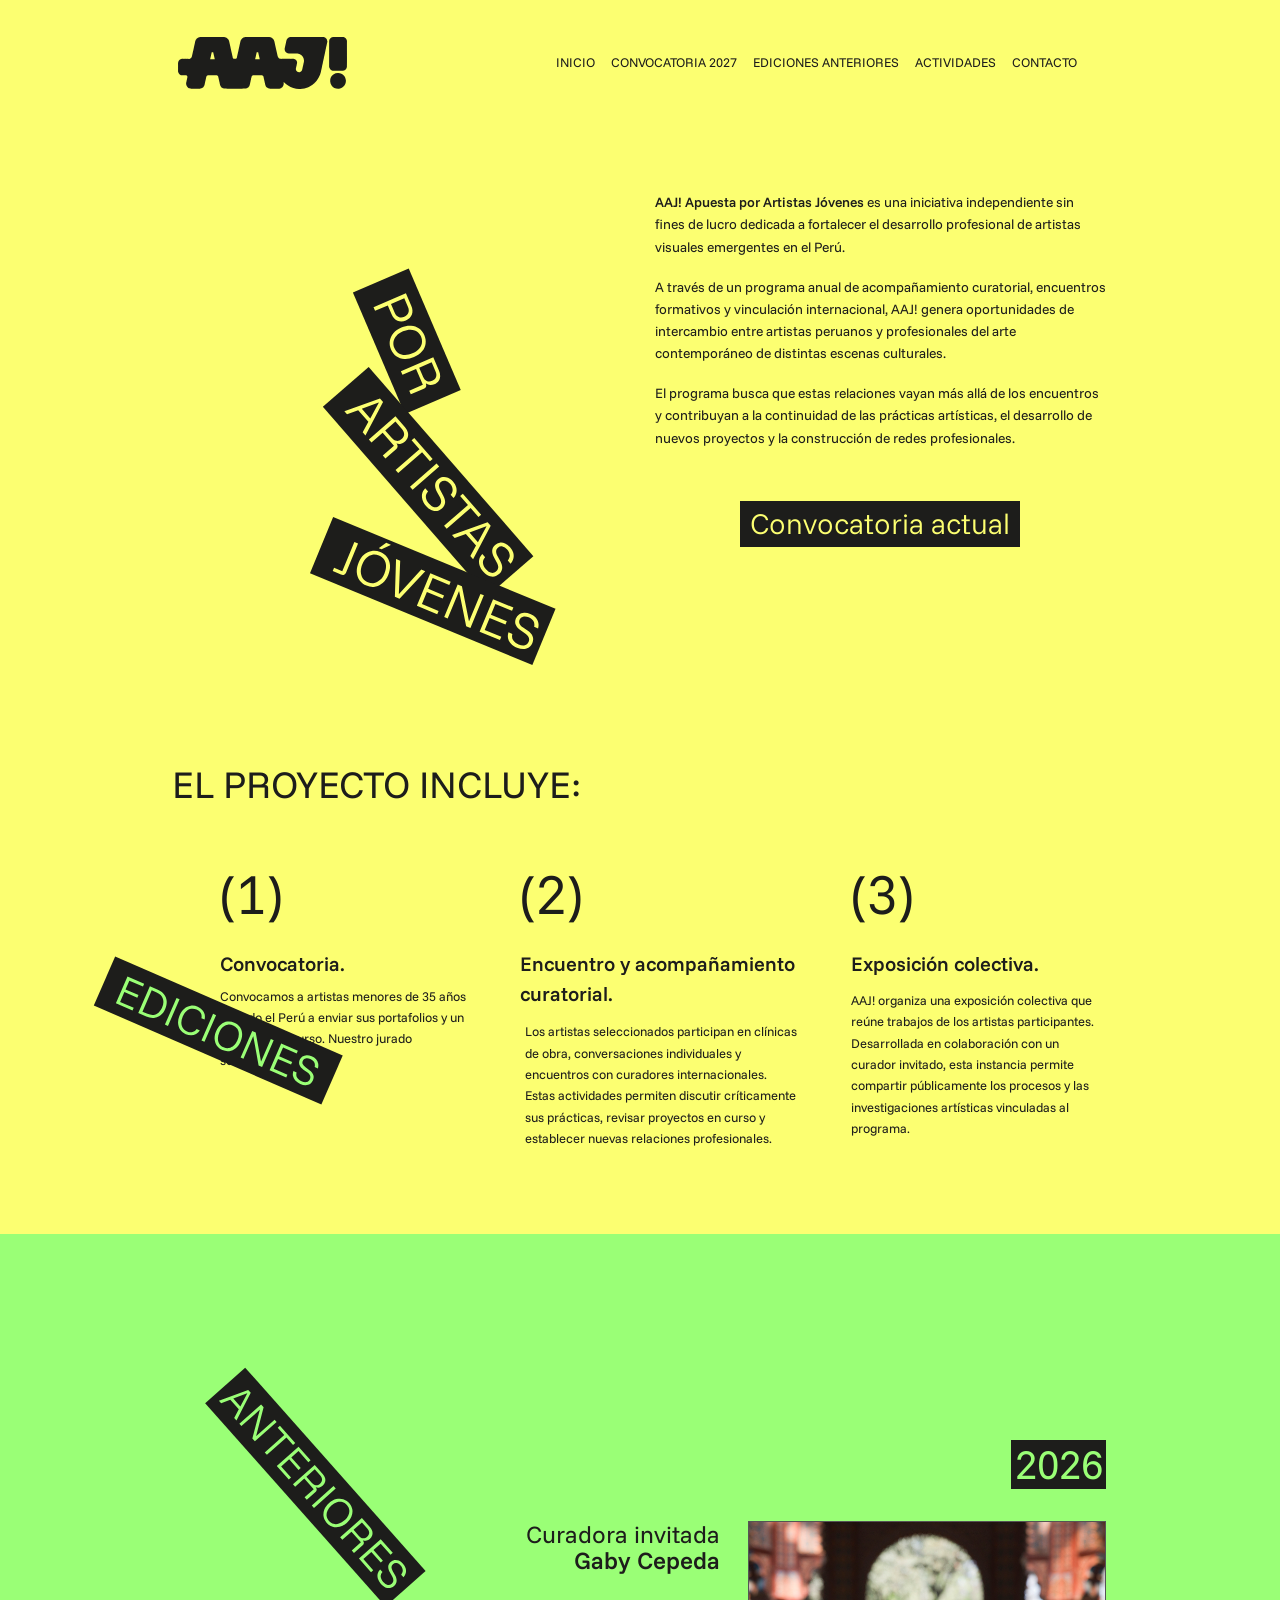
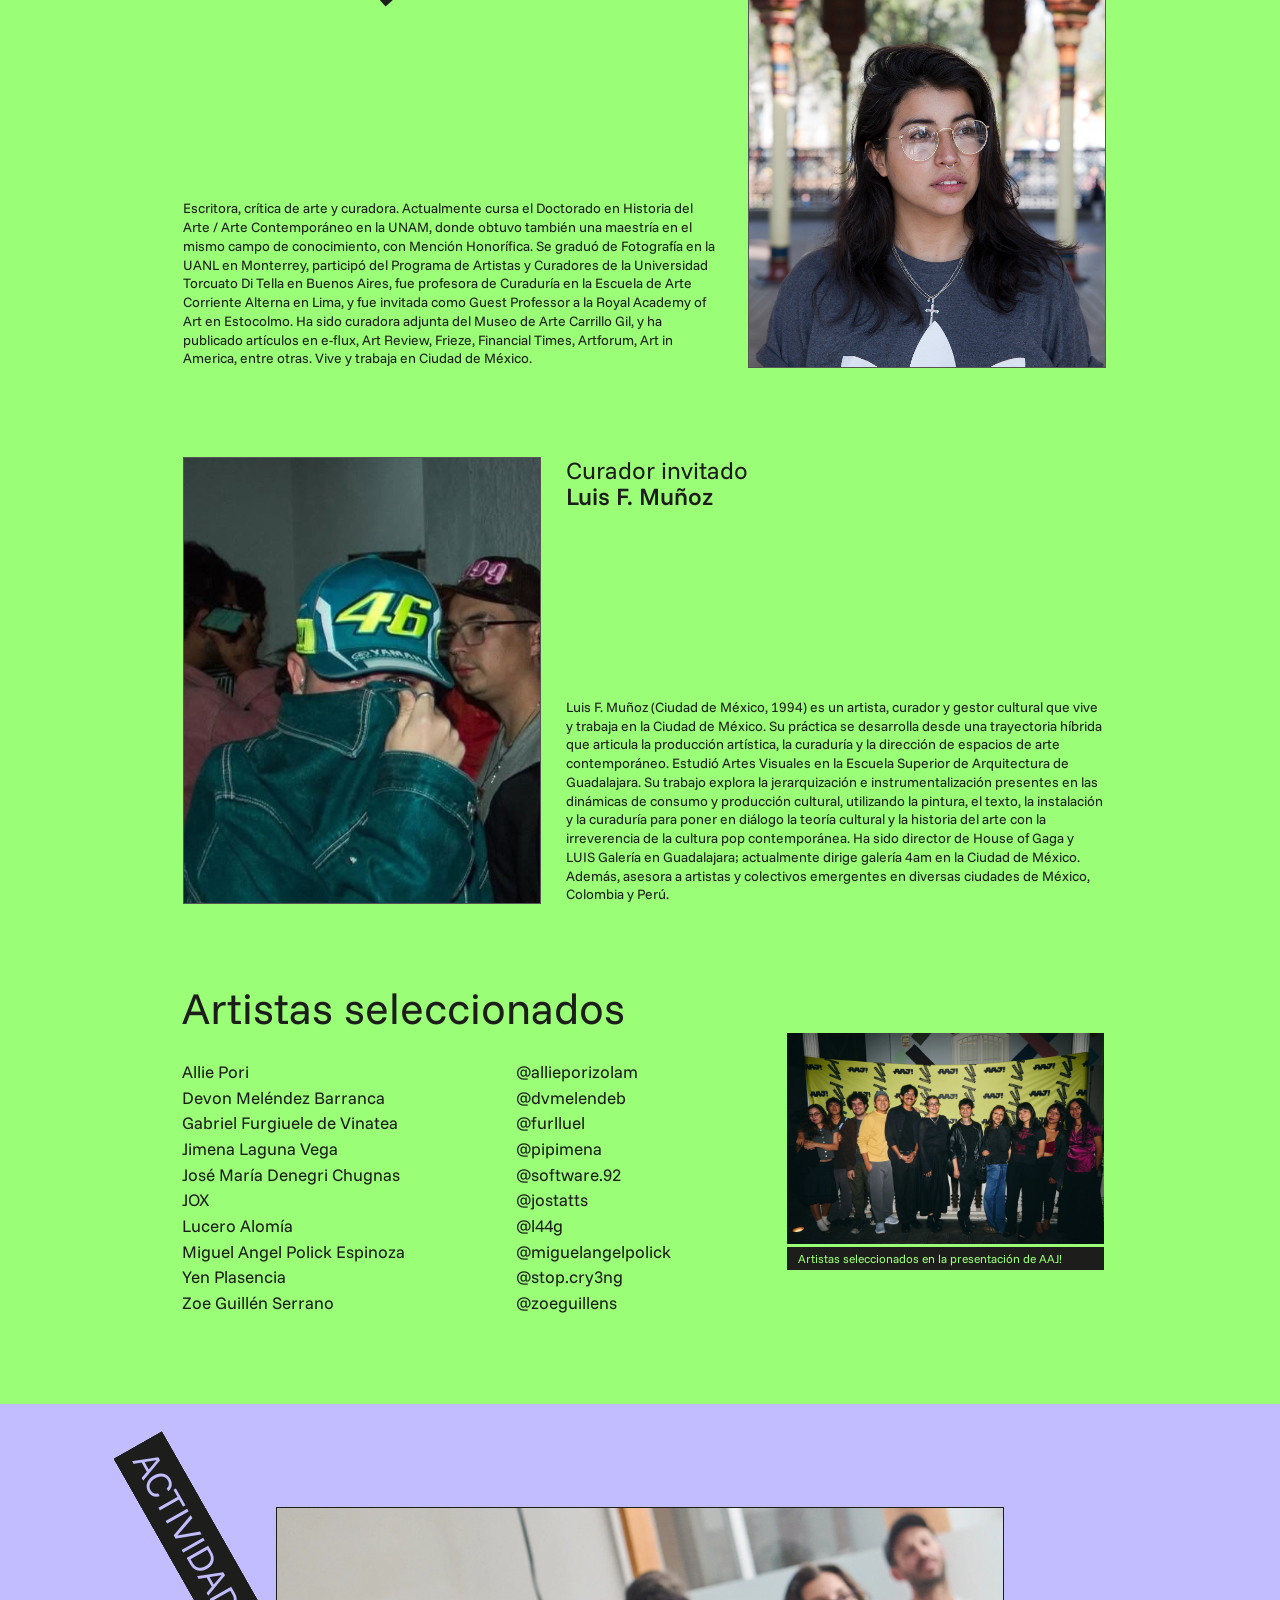
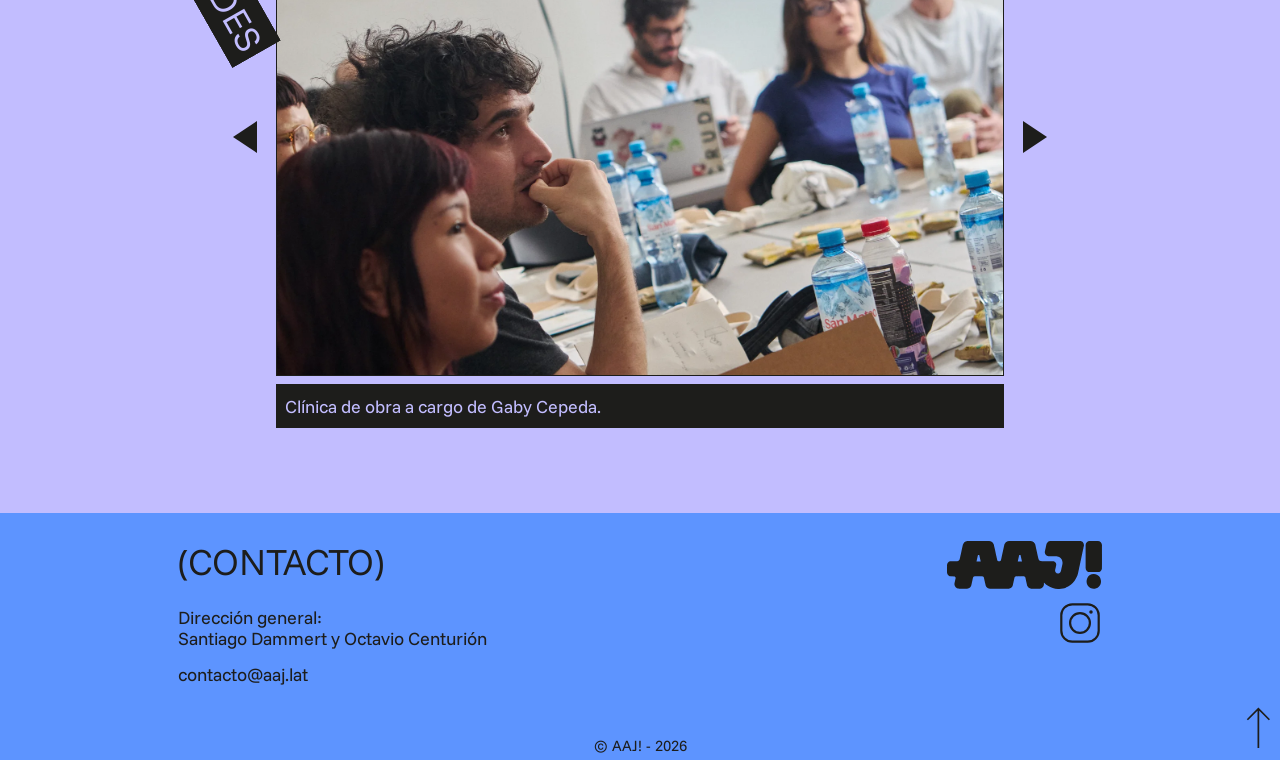
==== commit 8d437851: "Add files via upload" ====
--- a/index.html
+++ b/index.html
@@ -10,18 +10,18 @@
     <meta property="og:locale" content="es_PE">
     <meta property="og:title" content="AAJ! — Apuesta por Artistas Jóvenes">
     <meta property="og:description" content="AAJ! es una iniciativa independiente sin fines de lucro que fortalece el desarrollo profesional de artistas visuales emergentes en el Perú.">
-    <meta property="og:image" content="https://aaj.lat/assets/social-logo.jpg">
-    <meta property="og:image:type" content="image/jpeg">
-    <meta property="og:image:width" content="1200">
-    <meta property="og:image:height" content="630">
-    <meta property="og:image:alt" content="Logotipo de AAJ! sobre fondo amarillo.">
-    <meta property="og:site_name" content="AAJ!">
-    <meta property="og:url" content="https://aaj.lat/">
+    <meta property="og:image" content="https://aaj.lat/assets/social-logo.jpg">
+    <meta property="og:image:type" content="image/jpeg">
+    <meta property="og:image:width" content="1200">
+    <meta property="og:image:height" content="630">
+    <meta property="og:image:alt" content="Logotipo de AAJ! sobre fondo amarillo.">
+    <meta property="og:site_name" content="AAJ!">
+    <meta property="og:url" content="https://aaj.lat/">
     <link rel="canonical" href="https://aaj.lat/">
-    <meta name="twitter:card" content="summary_large_image">
-    <meta name="twitter:title" content="AAJ! — Apuesta por Artistas Jóvenes">
-    <meta name="twitter:description" content="AAJ! es una iniciativa independiente sin fines de lucro que fortalece el desarrollo profesional de artistas visuales emergentes en el Perú.">
-    <meta name="twitter:image" content="https://aaj.lat/assets/social-logo.jpg">
+    <meta name="twitter:card" content="summary_large_image">
+    <meta name="twitter:title" content="AAJ! — Apuesta por Artistas Jóvenes">
+    <meta name="twitter:description" content="AAJ! es una iniciativa independiente sin fines de lucro que fortalece el desarrollo profesional de artistas visuales emergentes en el Perú.">
+    <meta name="twitter:image" content="https://aaj.lat/assets/social-logo.jpg">
     <meta name="twitter:image:alt" content="Logotipo de AAJ! sobre fondo amarillo.">
     <title>AAJ! — Apuesta por Artistas Jóvenes</title>
     <link rel="icon" type="image/svg+xml" href="assets/logo.svg">
@@ -39,14 +39,15 @@
     </script>
     <script src="site-config.js" defer></script>
     <script src="script.js" defer></script>
-    <script src="physics-titles.js" defer></script>
+    <script src="physics-titles.js" defer></script>
     <script src="experimental.js" defer></script>
     <script src="paragraph-drop.js" defer></script>
     <link rel="stylesheet" href="page-margins.css">
     <link rel="stylesheet" href="font-adjustments.css">
   <link rel="stylesheet" href="layout-refinements.css">
   <link rel="stylesheet" href="scroll-entries.css">
-    <link rel="stylesheet" href="physics-titles.css">
+    <link rel="stylesheet" href="physics-titles.css">
+    <link rel="stylesheet" href="menu-fast.css">
 </head>
   <body class="home-page" data-current-view="inicio">
     <a class="skip-link" href="#contenido">Saltar al contenido</a>
@@ -64,7 +65,7 @@
     </header>
     <noscript>
       <p class="noscript-note">
-        Puedes leer todas las secciones sin JavaScript. El menú animado, la biografía emergente y el cambio de fotografías necesitan JavaScript. Para consultar las bases, escribe a <a href="mailto:aaj.programa@gmail.com">aaj.programa@gmail.com</a>.
+        Puedes leer todas las secciones sin JavaScript. El menú animado, la biografía emergente y el cambio de fotografías necesitan JavaScript. Para consultar las bases, escribe a <a href="mailto:contacto@aaj.lat">contacto@aaj.lat</a>.
       </p>
     </noscript>
     <main id="contenido" tabindex="-1">
@@ -130,7 +131,7 @@
             <img class="edition-art" src="assets/art/editions.svg" alt="Ediciones anteriores" width="810" height="890">
 <svg class="exp-art-pieces aaj-physics-svg" xmlns="http://www.w3.org/2000/svg"  viewBox="0 0 405 445" aria-hidden="true" focusable="false"><g data-block="0"  data-piece="0" ><path fill="#1d1d1b" d="M 41.7687 11.0001 L 327.8645 139.7460 L 300.0958 201.4529 L 14.0000 72.7070 L 41.7687 11.0001 Z "/></g><g data-block="1"  data-piece="1" ><path fill="#1d1d1b" d="M 175.5408 119.0917 L 386.2613 390.5024 L 332.8121 431.9998 L 122.0917 160.5891 L 175.5408 119.0917 Z"/></g><g data-block="0"  data-piece="0" ><path fill="#9aff76" fill-rule="nonzero" d="M 62.8990 79.7248 L 41.9573 70.3008 L 57.0431 36.7775 L 77.9848 46.2015 L 76.4576 49.5952 L 59.3235 41.8847 L 54.3321 52.9763 L 70.6385 60.3144 L 69.1486 63.6253 L 52.8422 56.2873 L 47.2921 68.6205 L 64.4262 76.3311 L 62.8990 79.7248 Z  M 70.0874 82.9596 L 85.1732 49.4363 L 95.2302 53.9621 C 98.5963 55.4768 101.2030 57.4627 103.0502 59.9198 C 104.9250 62.3892 105.9734 65.1835 106.1955 68.3027 C 106.4176 71.4219 105.7526 74.7060 104.2006 78.1549 C 102.6610 81.5762 100.6502 84.2380 98.1684 86.1404 C 95.6865 88.0428 92.8936 89.1251 89.7896 89.3872 C 86.7255 89.6341 83.5105 89.0001 80.1444 87.4854 L 70.0874 82.9596 Z  M 75.4222 81.2793 L 81.6716 84.0916 C 84.4031 85.3209 86.9553 85.8058 89.3281 85.5464 C 91.7134 85.2595 93.8359 84.3401 95.6955 82.7881 C 97.5676 81.2085 99.1058 79.0805 100.3102 76.4042 C 102.1230 72.3759 102.4997 68.6634 101.4402 65.2669 C 100.3931 61.8429 97.8140 59.2058 93.7030 57.3558 L 87.4536 54.5435 L 75.4222 81.2793 Z  M 103.6010 98.0411 L 118.6868 64.5178 L 122.4944 66.2312 L 107.4085 99.7545 L 103.6010 98.0411 Z  M 129.8618 110.4559 C 126.8543 109.1025 124.5284 107.1932 122.8840 104.7279 C 121.2520 102.2350 120.3712 99.4000 120.2415 96.2228 C 120.1394 93.0581 120.8582 89.7651 122.3978 86.3438 C 123.9375 82.9225 125.9254 80.2006 128.3618 78.1782 C 130.8257 76.1682 133.5255 74.9611 136.4612 74.5569 C 139.4093 74.1251 142.3871 74.5859 145.3946 75.9393 C 147.7122 76.9823 149.5891 78.3412 151.0252 80.0160 C 152.5014 81.6756 153.4788 83.5587 153.9574 85.6653 C 154.4486 87.7443 154.3892 89.9406 153.7794 92.2541 L 149.8063 90.4662 C 150.4037 88.1802 150.1678 86.0502 149.0986 84.0760 C 148.0695 82.0867 146.3133 80.5333 143.8301 79.4158 C 141.5400 78.3853 139.2789 78.0645 137.0468 78.4535 C 134.8271 78.8149 132.7826 79.8192 130.9132 81.4664 C 129.0839 83.0984 127.5422 85.3078 126.2882 88.0945 C 125.0466 90.8536 124.4154 93.4727 124.3947 95.9518 C 124.4016 98.4433 124.9996 100.6534 126.1888 102.5820 C 127.3903 104.4830 129.1362 105.9488 131.4262 106.9794 C 133.9094 108.0969 136.2368 108.3811 138.4082 107.8320 C 140.6072 107.2954 142.3579 106.0593 143.6602 104.1238 L 147.6334 105.9117 C 146.3186 107.8749 144.7142 109.3758 142.8200 110.4146 C 140.9259 111.4534 138.8620 111.9845 136.6285 112.0080 C 134.4350 112.0162 132.1794 111.4989 129.8618 110.4559 Z  M 149.5306 118.7098 L 164.6164 85.1865 L 168.4240 86.9000 L 153.3382 120.4233 L 149.5306 118.7098 Z  M 175.8328 131.1433 C 172.9081 129.8272 170.6036 127.9440 168.9191 125.4939 C 167.2747 123.0286 166.3677 120.2150 166.1980 117.0530 C 166.0408 113.8635 166.7506 110.5167 168.3275 107.0126 C 169.9167 103.4809 171.9509 100.7301 174.4300 98.7601 C 176.9215 96.7625 179.6290 95.5754 182.5522 95.1988 C 185.5031 94.8346 188.4409 95.3106 191.3656 96.6267 C 194.3178 97.9553 196.6224 99.8384 198.2792 102.2761 C 199.9761 104.6986 200.8893 107.4985 201.0190 110.6756 C 201.1886 113.8376 200.4726 117.1982 198.8709 120.7574 C 197.2940 124.2615 195.2599 127.0123 192.7683 129.0099 C 190.2768 131.0075 187.5694 132.1946 184.6461 132.5712 C 181.7228 132.9478 178.7850 132.4718 175.8328 131.1433 Z  M 177.3973 127.6668 C 179.7149 128.7098 181.9836 129.0505 184.2033 128.6891 C 186.4355 128.3001 188.4724 127.2758 190.3141 125.6162 C 192.1834 123.9690 193.7389 121.7659 194.9806 119.0067 C 196.2346 116.2200 196.8582 113.5809 196.8513 111.0894 C 196.8720 108.6104 196.2816 106.4203 195.0800 104.5192 C 193.8784 102.6182 192.1188 101.1462 189.8011 100.1032 C 187.4835 99.0602 185.2148 98.7195 182.9951 99.0809 C 180.8029 99.4547 178.7722 100.4653 176.9029 102.1124 C 175.0336 103.7596 173.4719 105.9766 172.2178 108.7633 C 170.9762 111.5224 170.3588 114.1477 170.3657 116.6392 C 170.3726 119.1307 170.9568 121.3346 172.1184 123.2508 C 173.3200 125.1518 175.0796 126.6238 177.3973 127.6668 Z  M 225.7424 153.0059 L 221.3554 151.0317 L 215.1663 114.3546 L 215.0007 114.2801 L 202.3175 142.4645 L 198.7582 140.8628 L 213.8440 107.3395 L 218.2310 109.3137 L 224.4202 145.9908 L 224.5857 146.0653 L 237.2690 117.8809 L 240.8282 119.4826 L 225.7424 153.0059 Z  M 256.1235 166.6777 L 235.1818 157.2537 L 250.2676 123.7304 L 271.2093 133.1544 L 269.6821 136.5481 L 252.5480 128.8376 L 247.5566 139.9293 L 263.8630 147.2673 L 262.3731 150.5782 L 246.0667 143.2402 L 240.5166 155.5735 L 257.6507 163.2840 L 256.1235 166.6777 Z  M 273.6834 175.1770 C 271.1174 174.0223 269.0674 172.5689 267.5334 170.8169 C 266.0269 169.0772 265.0695 167.1865 264.6612 165.1448 C 264.2652 163.0754 264.4639 160.9750 265.2572 158.8436 L 269.3131 160.6688 C 268.5433 163.0430 268.6916 165.1834 269.7579 167.0900 C 270.8519 169.0090 272.7233 170.5645 275.3720 171.7564 C 277.9104 172.8987 280.0915 173.2498 281.9153 172.8098 C 283.7791 172.3545 285.1394 171.1750 285.9961 169.2712 C 286.6914 167.7261 286.7659 166.2334 286.2196 164.7932 C 285.7009 163.3653 284.5062 161.9650 282.6355 160.5924 L 277.9651 157.1469 C 275.5219 155.3506 273.8981 153.3923 273.0939 151.2720 C 272.2896 149.1515 272.3965 146.9601 273.4147 144.6976 C 274.2217 142.9042 275.3771 141.5164 276.8809 140.5341 C 278.4246 139.5367 280.2042 139.0104 282.2198 138.9553 C 284.2353 138.9001 286.3605 139.3754 288.5954 140.3811 C 290.9131 141.4241 292.7410 142.7443 294.0792 144.3419 C 295.4449 145.9518 296.3168 147.7377 296.6948 149.6994 C 297.0728 151.6612 296.9251 153.6850 296.2519 155.7709 L 292.1960 153.9457 C 292.7933 151.6597 292.6168 149.6559 291.6663 147.9342 C 290.7282 146.1849 289.1141 144.7950 286.8240 143.7645 C 284.6995 142.8084 282.7654 142.5352 281.0216 142.9449 C 279.2902 143.3271 278.0397 144.3735 277.2698 146.0841 C 276.6614 147.4361 276.6014 148.7860 277.0898 150.1338 C 277.6057 151.4941 278.8066 152.8806 280.6925 154.2932 L 285.5326 157.9146 C 288.0462 159.7757 289.6513 161.7754 290.3480 163.9137 C 291.0846 166.0369 290.9191 168.2849 289.8513 170.6577 C 288.5227 173.6100 286.4202 175.5172 283.5439 176.3794 C 280.6675 177.2416 277.3806 176.8408 273.6834 175.1770 Z "/></g><g data-block="1"  data-piece="1" ><path fill="#9aff76" fill-rule="nonzero" d="M 139.6504 158.6715 L 177.4825 147.4554 L 180.4884 151.3271 L 160.1906 185.1275 L 157.5187 181.6861 L 164.0518 171.1555 L 154.1157 158.3576 L 142.2666 162.0412 L 139.6504 158.6715 Z  M 157.9898 157.1310 L 166.2003 167.7063 L 176.0021 151.7650 L 175.8907 151.6216 L 157.9898 157.1310 Z  M 181.6771 212.8024 L 178.7269 209.0025 L 190.4481 173.7019 L 190.3368 173.5585 L 165.9241 192.5123 L 163.5305 189.4293 L 192.5676 166.8852 L 195.5178 170.6851 L 183.7966 205.9857 L 183.9080 206.1291 L 208.3207 187.1754 L 210.7142 190.2583 L 181.6771 212.8024 Z  M 195.7346 230.9086 L 193.1740 227.6106 L 219.2716 207.3487 L 211.6177 197.4904 L 214.5573 195.2082 L 232.4256 218.2228 L 229.4860 220.5050 L 221.8322 210.6467 L 195.7346 230.9086 Z  M 221.3189 263.8616 L 207.2358 245.7224 L 236.2729 223.1783 L 250.3561 241.3175 L 247.4165 243.5997 L 235.8940 228.7585 L 226.2866 236.2176 L 237.2525 250.3418 L 234.3847 252.5684 L 223.4188 238.4442 L 212.7360 246.7382 L 224.2585 261.5794 L 221.3189 263.8616 Z  M 226.1531 270.0880 L 255.1902 247.5439 L 264.5140 259.5531 C 265.8685 261.2977 266.7453 263.0684 267.1445 264.8653 C 267.5436 266.6622 267.4333 268.3949 266.8136 270.0635 C 266.2177 271.7136 265.0714 273.1973 263.3746 274.5147 C 262.1318 275.4795 260.7806 276.1073 259.3208 276.3979 C 257.9035 276.6939 256.4123 276.5493 254.8471 275.9641 L 254.6679 276.1033 C 255.4658 277.1310 255.7913 278.1423 255.6445 279.1373 C 255.5401 280.1376 254.9741 281.0367 253.9465 281.8346 L 242.2958 290.8800 L 239.7352 287.5820 L 251.9236 278.1190 L 240.9020 263.9231 L 228.7136 273.3861 L 226.1531 270.0880 Z  M 243.6982 261.7522 L 250.1831 270.1048 C 251.5376 271.8495 253.1104 272.8884 254.9013 273.2216 C 256.7161 273.5364 258.5197 272.9979 260.3121 271.6063 C 262.1045 270.2147 263.0612 268.6100 263.1822 266.7924 C 263.3271 264.9562 262.7223 263.1658 261.3678 261.4212 L 254.8829 253.0685 L 243.6982 261.7522 Z  M 248.1362 298.4026 L 277.1733 275.8585 L 279.7339 279.1565 L 250.6968 301.7006 L 248.1362 298.4026 Z  M 265.5443 321.7125 C 263.5775 319.1793 262.4242 316.4357 262.0844 313.4819 C 261.7871 310.5335 262.3045 307.6229 263.6364 304.7501 C 264.9923 301.8588 267.1878 299.2349 270.2229 296.8785 C 273.2820 294.5034 276.3681 293.0267 279.4814 292.4483 C 282.6185 291.8512 285.5665 292.0714 288.3254 293.1087 C 291.1029 294.1699 293.4750 295.9672 295.4418 298.5004 C 297.4272 301.0576 298.5805 303.8011 298.9017 306.7311 C 299.2653 309.6663 298.7599 312.5676 297.3855 315.4350 C 296.0536 318.3078 293.8461 320.9409 290.7632 323.3345 C 287.7280 325.6910 284.6419 327.1677 281.5047 327.7647 C 278.3676 328.3617 275.4196 328.1416 272.6607 327.1043 C 269.9018 326.0669 267.5297 324.2697 265.5443 321.7125 Z  M 268.5556 319.3746 C 270.1142 321.3821 271.9586 322.7464 274.0889 323.4673 C 276.2430 324.1698 278.5224 324.2195 280.9272 323.6166 C 283.3505 323.0375 285.7570 321.8203 288.1469 319.9648 C 290.5607 318.0907 292.3484 316.0516 293.5099 313.8475 C 294.6900 311.6672 295.1948 309.4558 295.0243 307.2133 C 294.8537 304.9708 293.9891 302.8459 292.4305 300.8384 C 290.8719 298.8309 289.0275 297.4666 286.8973 296.7456 C 284.7856 296.0485 282.5181 295.9895 280.0948 296.5686 C 277.6715 297.1476 275.2530 298.3742 272.8392 300.2482 C 270.4493 302.1037 268.6736 304.1335 267.5120 306.3377 C 266.3505 308.5419 265.8337 310.7625 265.9618 312.9997 C 266.1324 315.2421 266.9970 317.3671 268.5556 319.3746 Z  M 281.2414 341.0425 L 310.2785 318.4983 L 319.6023 330.5075 C 320.9568 332.2521 321.8336 334.0229 322.2327 335.8197 C 322.6319 337.6166 322.5216 339.3494 321.9019 341.0179 C 321.3060 342.6680 320.1597 344.1517 318.4629 345.4691 C 317.2201 346.4340 315.8689 347.0617 314.4091 347.3523 C 312.9918 347.6483 311.5006 347.5037 309.9354 346.9186 L 309.7562 347.0577 C 310.5541 348.0854 310.8796 349.0967 310.7328 350.0917 C 310.6284 351.0921 310.0624 351.9912 309.0348 352.7890 L 297.3841 361.8345 L 294.8235 358.5364 L 307.0119 349.0735 L 295.9903 334.8775 L 283.8019 344.3405 L 281.2414 341.0425 Z  M 298.7865 332.7066 L 305.2714 341.0593 C 306.6259 342.8039 308.1986 343.8428 309.9896 344.1761 C 311.8044 344.4908 313.6080 343.9523 315.4004 342.5607 C 317.1928 341.1691 318.1495 339.5645 318.2705 337.7468 C 318.4154 335.9106 317.8106 334.1202 316.4561 332.3756 L 309.9712 324.0230 L 298.7865 332.7066 Z  M 317.3076 387.4963 L 303.2245 369.3570 L 332.2616 346.8129 L 346.3447 364.9521 L 343.4052 367.2344 L 331.8826 352.3932 L 322.2753 359.8522 L 333.2412 373.9765 L 330.3733 376.2030 L 319.4074 362.0788 L 308.7246 370.3728 L 320.2472 385.2140 L 317.3076 387.4963 Z  M 328.8366 403.2338 C 327.1110 401.0112 325.9812 398.7666 325.4471 396.4999 C 324.9316 394.2571 324.9719 392.1382 325.5680 390.1432 C 326.1881 388.1296 327.3479 386.3673 329.0475 384.8562 L 331.7751 388.3693 C 329.9824 390.1059 329.1103 392.0662 329.1588 394.2502 C 329.2259 396.4581 330.1501 398.7092 331.9313 401.0034 C 333.6384 403.2021 335.4006 404.5345 337.2179 405.0004 C 339.0777 405.4717 340.8321 405.0673 342.4812 403.7870 C 343.8195 402.7479 344.5849 401.4642 344.7772 399.9359 C 344.9882 398.4314 344.5890 396.6346 343.5798 394.5453 L 341.0687 389.3128 C 339.7522 386.5810 339.2355 384.0901 339.5188 381.8401 C 339.8020 379.5900 340.9235 377.7043 342.8832 376.1828 C 344.4366 374.9767 346.1077 374.2922 347.8964 374.1292 C 349.7275 373.9716 351.5463 374.3407 353.3527 375.2365 C 355.1590 376.1324 356.8136 377.5482 358.3166 379.4840 C 359.8752 381.4915 360.8712 383.5144 361.3047 385.5528 C 361.7567 387.6151 361.6899 389.6013 361.1044 391.5114 C 360.5190 393.4215 359.4401 395.1401 357.8679 396.6673 L 355.1403 393.1541 C 356.7393 391.4147 357.5224 389.5618 357.4896 387.5955 C 357.4807 385.6105 356.7062 383.6263 355.1662 381.6427 C 353.7374 379.8024 352.1569 378.6547 350.4244 378.1994 C 348.7159 377.7256 347.1208 378.0639 345.6390 379.2143 C 344.4680 380.1235 343.7823 381.2878 343.5821 382.7074 C 343.4004 384.1508 343.8115 385.9384 344.8154 388.0701 L 347.3940 393.5375 C 348.7422 396.3595 349.2230 398.8783 348.8363 401.0937 C 348.4921 403.3145 347.2923 405.2228 345.2370 406.8185 C 342.6798 408.8038 339.9287 409.5033 336.9837 408.9170 C 334.0386 408.3307 331.3229 406.4363 328.8366 403.2338 Z"/></g></svg>
           </h2>
-          <span class="year-tape">2025</span>
+          <span class="year-tape">2026</span>
         </div>
         <div class="curator-grid">
           <div class="curator-profile">
@@ -153,6 +154,20 @@
             <p>
               Escritora, crítica de arte y curadora. Actualmente cursa el Doctorado en Historia del Arte / Arte Contemporáneo en la UNAM, donde obtuvo también una maestría en el mismo campo de conocimiento, con Mención Honorífica. Se graduó de Fotografía en la UANL en Monterrey, participó del Programa de Artistas y Curadores de la Universidad Torcuato Di Tella en Buenos Aires, fue profesora de Curaduría en la Escuela de Arte Corriente Alterna en Lima, y fue invitada como Guest Professor a la Royal Academy of Art en Estocolmo. Ha sido curadora adjunta del Museo de Arte Carrillo Gil, y ha publicado artículos en e-flux, Art Review, Frieze, Financial Times, Artforum, Art in America, entre otras. Vive y trabaja en Ciudad de México.
             </p>
+          </div>
+        </div>
+        <div class="curator-grid curator-grid--luis">
+          <div class="curator-profile">
+            <div class="curator-portrait" role="img" aria-label="Fotografía de Luis F. Muñoz" style="background-image: url('assets/images/luis-f-munoz.jpg'); background-size: cover; background-position: center;"></div>
+            <div class="curator-label">
+              <p>Curador invitado</p>
+              <h3>Luis F. Muñoz</h3>
+            </div>
+            <button class="bio-open" aria-label="Leer biografía de Luis F. Muñoz" aria-haspopup="dialog" aria-controls="bio-dialog-luis"><span aria-hidden="true">+</span></button>
+          </div>
+          <div class="curator-bio">
+            <p class="curator-label-desktop">Curador invitado<br><strong>Luis F. Muñoz</strong></p>
+            <p>Luis F. Muñoz (Ciudad de México, 1994) es un artista, curador y gestor cultural que vive y trabaja en la Ciudad de México. Su práctica se desarrolla desde una trayectoria híbrida que articula la producción artística, la curaduría y la dirección de espacios de arte contemporáneo. Estudió Artes Visuales en la Escuela Superior de Arquitectura de Guadalajara. Su trabajo explora la jerarquización e instrumentalización presentes en las dinámicas de consumo y producción cultural, utilizando la pintura, el texto, la instalación y la curaduría para poner en diálogo la teoría cultural y la historia del arte con la irreverencia de la cultura pop contemporánea. Ha sido director de House of Gaga y LUIS Galería en Guadalajara; actualmente dirige galería 4am en la Ciudad de México. Además, asesora a artistas y colectivos emergentes en diversas ciudades de México, Colombia y Perú.</p>
           </div>
         </div>
         <div class="artists">
@@ -170,28 +185,25 @@
               <span>Gabriel Furgiuele de Vinatea</span><a href="https://www.instagram.com/furlluel/" target="_blank" rel="noopener noreferrer" aria-label="Gabriel Furgiuele de Vinatea en Instagram">@furlluel</a>
             </li>
             <li>
-              <span>Hidan Ivan Cruz Martinez</span><a href="https://www.instagram.com/hidan_mrtzd/" target="_blank" rel="noopener noreferrer" aria-label="Hidan Ivan Cruz Martinez en Instagram">@hidan_mrtzd</a>
-            </li>
-            <li>
               <span>Jimena Laguna Vega</span><a href="https://www.instagram.com/pipimena/" target="_blank" rel="noopener noreferrer" aria-label="Jimena Laguna Vega en Instagram">@pipimena</a>
             </li>
             <li>
               <span>José María Denegri Chugnas</span><a href="https://www.instagram.com/software.92/" target="_blank" rel="noopener noreferrer" aria-label="José María Denegri Chugnas en Instagram">@software.92</a>
             </li>
             <li>
-              <span>Josue Justi Montes Perez</span><a href="https://www.instagram.com/jostatts/" target="_blank" rel="noopener noreferrer" aria-label="Josue Justi Montes Perez en Instagram">@jostatts</a>
-            </li>
-            <li>
-              <span>Lucero Alomia Gallegos</span><a href="https://www.instagram.com/l44g/" target="_blank" rel="noopener noreferrer" aria-label="Lucero Alomia Gallegos en Instagram">@l44g</a>
+              <span>JOX</span><a href="https://www.instagram.com/jostatts/" target="_blank" rel="noopener noreferrer" aria-label="JOX en Instagram">@jostatts</a>
+            </li>
+            <li>
+              <span>Lucero Alomía</span><a href="https://www.instagram.com/l44g/" target="_blank" rel="noopener noreferrer" aria-label="Lucero Alomía en Instagram">@l44g</a>
             </li>
             <li>
               <span>Miguel Angel Polick Espinoza</span><a href="https://www.instagram.com/miguelangelpolick/" target="_blank" rel="noopener noreferrer" aria-label="Miguel Angel Polick Espinoza en Instagram">@miguelangelpolick</a>
             </li>
             <li>
-              <span>Yenifer Plasencia Huincho</span><a href="https://www.instagram.com/stop.cry3ng/" target="_blank" rel="noopener noreferrer" aria-label="Yenifer Plasencia Huincho en Instagram">@stop.cry3ng</a>
-            </li>
-            <li>
-              <span>Zoe Guillén</span><a href="https://www.instagram.com/zoeguillens/" target="_blank" rel="noopener noreferrer" aria-label="Zoe Guillén en Instagram">@zoeguillens</a>
+              <span>Yen Plasencia</span><a href="https://www.instagram.com/stop.cry3ng/" target="_blank" rel="noopener noreferrer" aria-label="Yen Plasencia en Instagram">@stop.cry3ng</a>
+            </li>
+            <li>
+              <span>Zoe Guillén Serrano</span><a href="https://www.instagram.com/zoeguillens/" target="_blank" rel="noopener noreferrer" aria-label="Zoe Guillén Serrano en Instagram">@zoeguillens</a>
             </li>
           </ul>
         </div>
@@ -236,7 +248,7 @@
         <p>
           <span>Dirección general:</span><br><span>Santiago Dammert y Octavio Centurión</span>
         </p>
-        <a class="email" href="mailto:aaj.programa@gmail.com">aaj.programa@gmail.com</a>
+        <a class="email" href="mailto:contacto@aaj.lat">contacto@aaj.lat</a>
       </section>
     </main>
     <dialog id="bio-dialog" class="bio-dialog" aria-labelledby="bio-title">
@@ -247,6 +259,11 @@
       <p id="bio-content" tabindex="-1">
         Escritora, crítica de arte y curadora. Actualmente cursa el Doctorado en Historia del Arte / Arte Contemporáneo en la UNAM, donde obtuvo también una maestría en el mismo campo de conocimiento, con Mención Honorífica. Se graduó de Fotografía en la UANL en Monterrey, participó del Programa de Artistas y Curadores de la Universidad Torcuato Di Tella en Buenos Aires, fue profesora de Curaduría en la Escuela de Arte Corriente Alterna en Lima, y fue invitada como Guest Professor a la Royal Academy of Art en Estocolmo. Ha sido curadora adjunta del Museo de Arte Carrillo Gil, y ha publicado artículos en e-flux, Art Review, Frieze, Financial Times, Artforum, Art in America, entre otras. Vive y trabaja en Ciudad de México.
       </p>
+    </dialog>
+    <dialog id="bio-dialog-luis" class="bio-dialog" aria-labelledby="bio-title-luis">
+      <button class="close-cross" data-close-dialog aria-label="Cerrar biografía"></button>
+      <h2 id="bio-title-luis">Luis F. Muñoz</h2>
+      <p id="bio-content-luis" tabindex="-1">Luis F. Muñoz (Ciudad de México, 1994) es un artista, curador y gestor cultural que vive y trabaja en la Ciudad de México. Su práctica se desarrolla desde una trayectoria híbrida que articula la producción artística, la curaduría y la dirección de espacios de arte contemporáneo. Estudió Artes Visuales en la Escuela Superior de Arquitectura de Guadalajara. Su trabajo explora la jerarquización e instrumentalización presentes en las dinámicas de consumo y producción cultural, utilizando la pintura, el texto, la instalación y la curaduría para poner en diálogo la teoría cultural y la historia del arte con la irreverencia de la cultura pop contemporánea. Ha sido director de House of Gaga y LUIS Galería en Guadalajara; actualmente dirige galería 4am en la Ciudad de México. Además, asesora a artistas y colectivos emergentes en diversas ciudades de México, Colombia y Perú.</p>
     </dialog>
     <!-- FOOTER: actualizar en ambos HTML si cambia el año -->
     <footer class="legal-footer">
@@ -274,7 +291,7 @@
       <p id="bases-description">
         Las bases estarán disponibles próximamente.
       </p>
-      <a href="mailto:aaj.programa@gmail.com?subject=Bases%20AAJ%202027">Consultar por correo</a>
+      <a href="mailto:contacto@aaj.lat?subject=Bases%20AAJ%202027">Consultar por correo</a>
     </dialog>
   </body>
 </html>
--- a/layout-refinements.css
+++ b/layout-refinements.css
@@ -294,3 +294,17 @@
   }
   .legal-footer .instagram-link svg { width: 36px; height: 36px; }
 }
+
+/* Segundo curador de la edición 2026. Conserva el diseño vigente de Gaby. */
+.curator-grid--luis { margin-top: 64px; }
+@media (min-width: 721px) {
+  .curator-grid--luis {
+    grid-row: 3;
+    grid-template-columns: calc(403 * var(--desktop-unit)) minmax(0, 1fr);
+    margin-top: calc(100 * var(--desktop-unit));
+  }
+  .curator-grid--luis .curator-profile { grid-column: 1; }
+  .curator-grid--luis .curator-bio { grid-column: 2; }
+  .curator-grid--luis .curator-label-desktop { left: 0; right: auto; text-align: left; }
+  .editions .artists, .editions .group-photo { grid-row: 4; }
+}
--- a/menu-fast.css
+++ b/menu-fast.css
@@ -0,0 +1,26 @@
+/* Borrador v3: impacto rápido, acomodo suave y suelta independiente. */
+@media (max-width: 720px) {
+  .mobile-menu[open] { clip-path: none; opacity: 0; transition: opacity 90ms linear; }
+  .mobile-menu.is-open { opacity: 1; }
+  .mobile-menu.is-open .menu-stage { animation: none !important; }
+  .mobile-menu.is-open .menu-stage .menu-item {
+    animation: menu-block-drop var(--menu-entry-duration, 790ms) linear both;
+    animation-delay: 0ms;
+  }
+  .mobile-menu .menu-item { --delay: 0s; }
+  .mobile-menu.is-open .menu-item span { animation: none !important; }
+  .mobile-menu.is-closing { clip-path: none; opacity: 1; transition: none; }
+  .mobile-menu.is-closing .menu-stage .menu-item { animation: none; pointer-events: none; }
+  .mobile-menu.is-closing .menu-head { opacity: 0; transition: opacity 120ms linear; }
+}
+@keyframes menu-block-drop {
+  0% { transform: translateY(var(--menu-drop, -700px)) rotate(calc(var(--angle) + var(--menu-entry-tilt, -5deg))); opacity: 1; animation-timing-function: cubic-bezier(.42, 0, .85, .55); }
+  43% { transform: translateY(3px) rotate(calc(var(--angle) + 1.6deg)); animation-timing-function: cubic-bezier(.18, .65, .4, 1); }
+  64% { transform: translateY(-3px) rotate(calc(var(--angle) - 1deg)); animation-timing-function: ease-in-out; }
+  83% { transform: translateY(0) rotate(calc(var(--angle) + .35deg)); animation-timing-function: ease-out; }
+  100% { transform: translateY(0) rotate(var(--angle)); opacity: 1; }
+}
+@media (prefers-reduced-motion: reduce) {
+  .mobile-menu[open], .mobile-menu.is-closing, .mobile-menu.is-closing .menu-head { transition: none; }
+  .mobile-menu.is-open .menu-stage .menu-item { animation: none !important; transform: rotate(var(--angle)); opacity: 1; }
+}
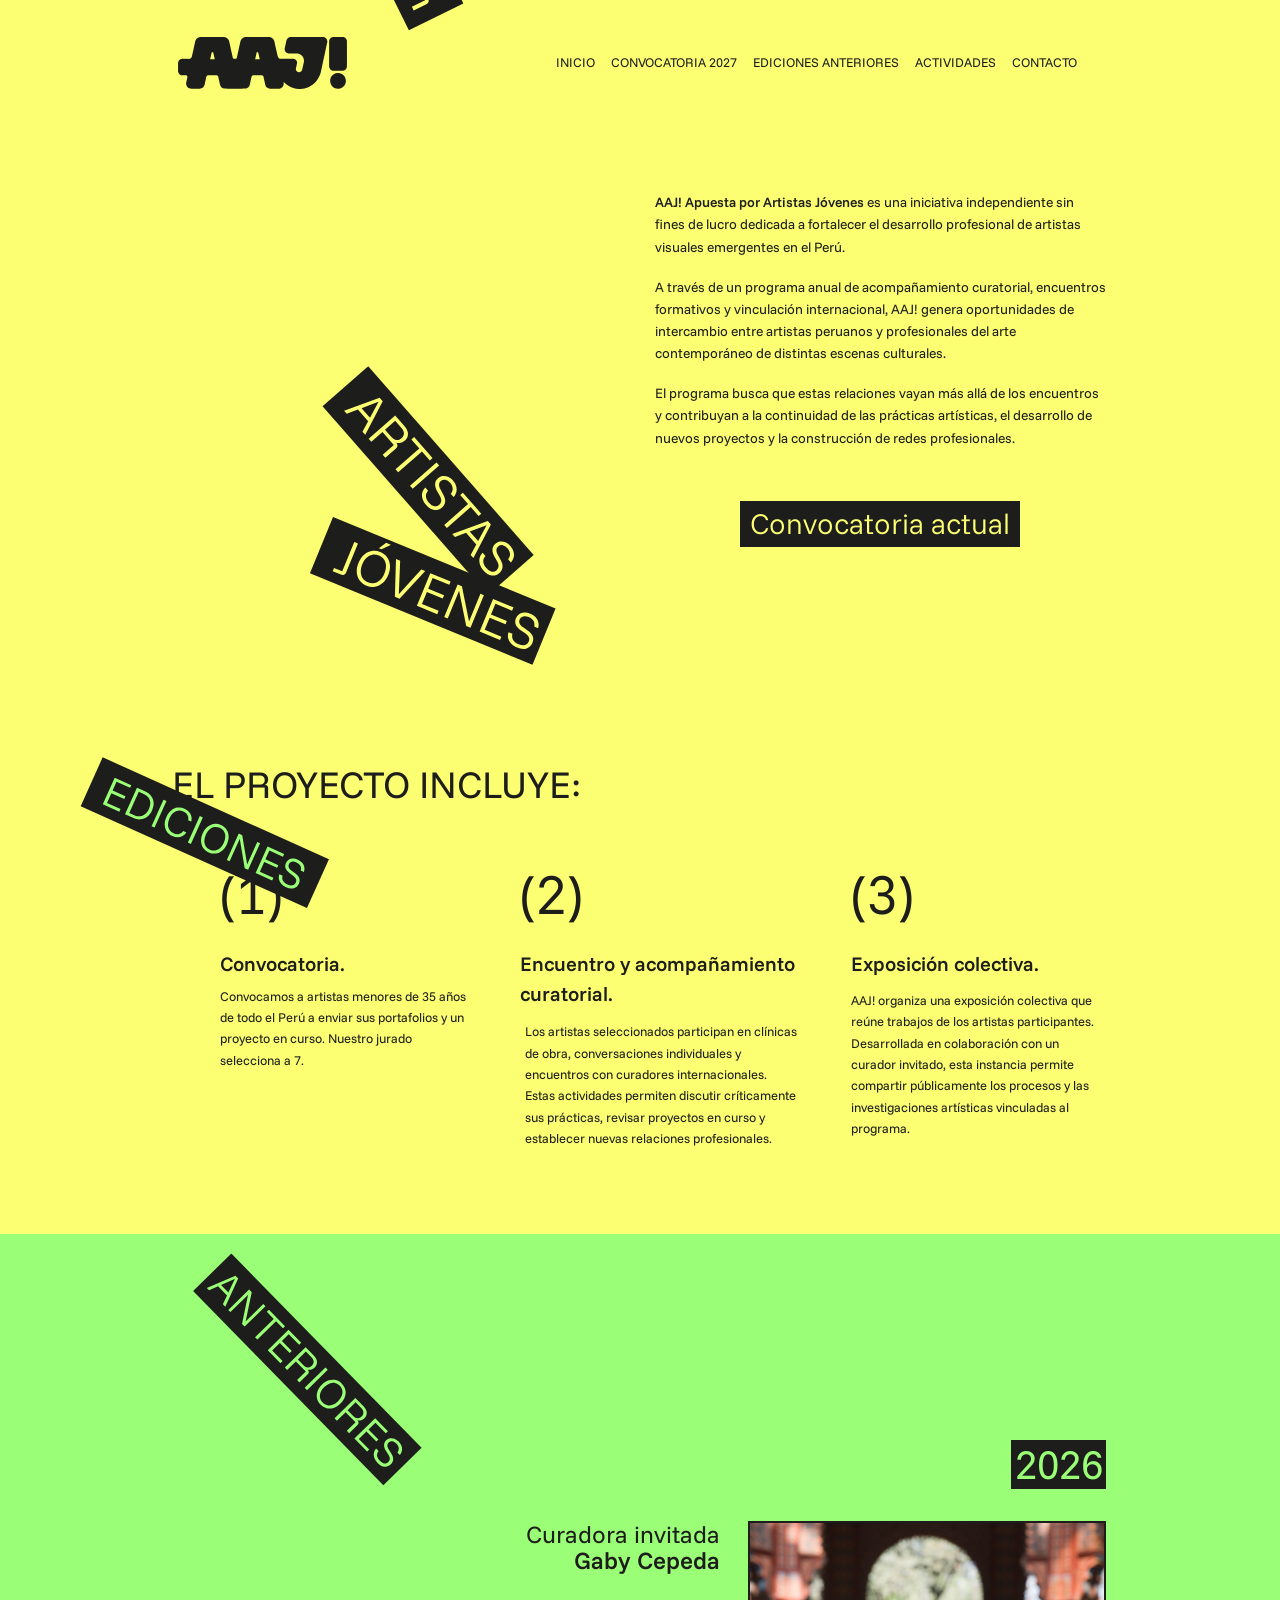
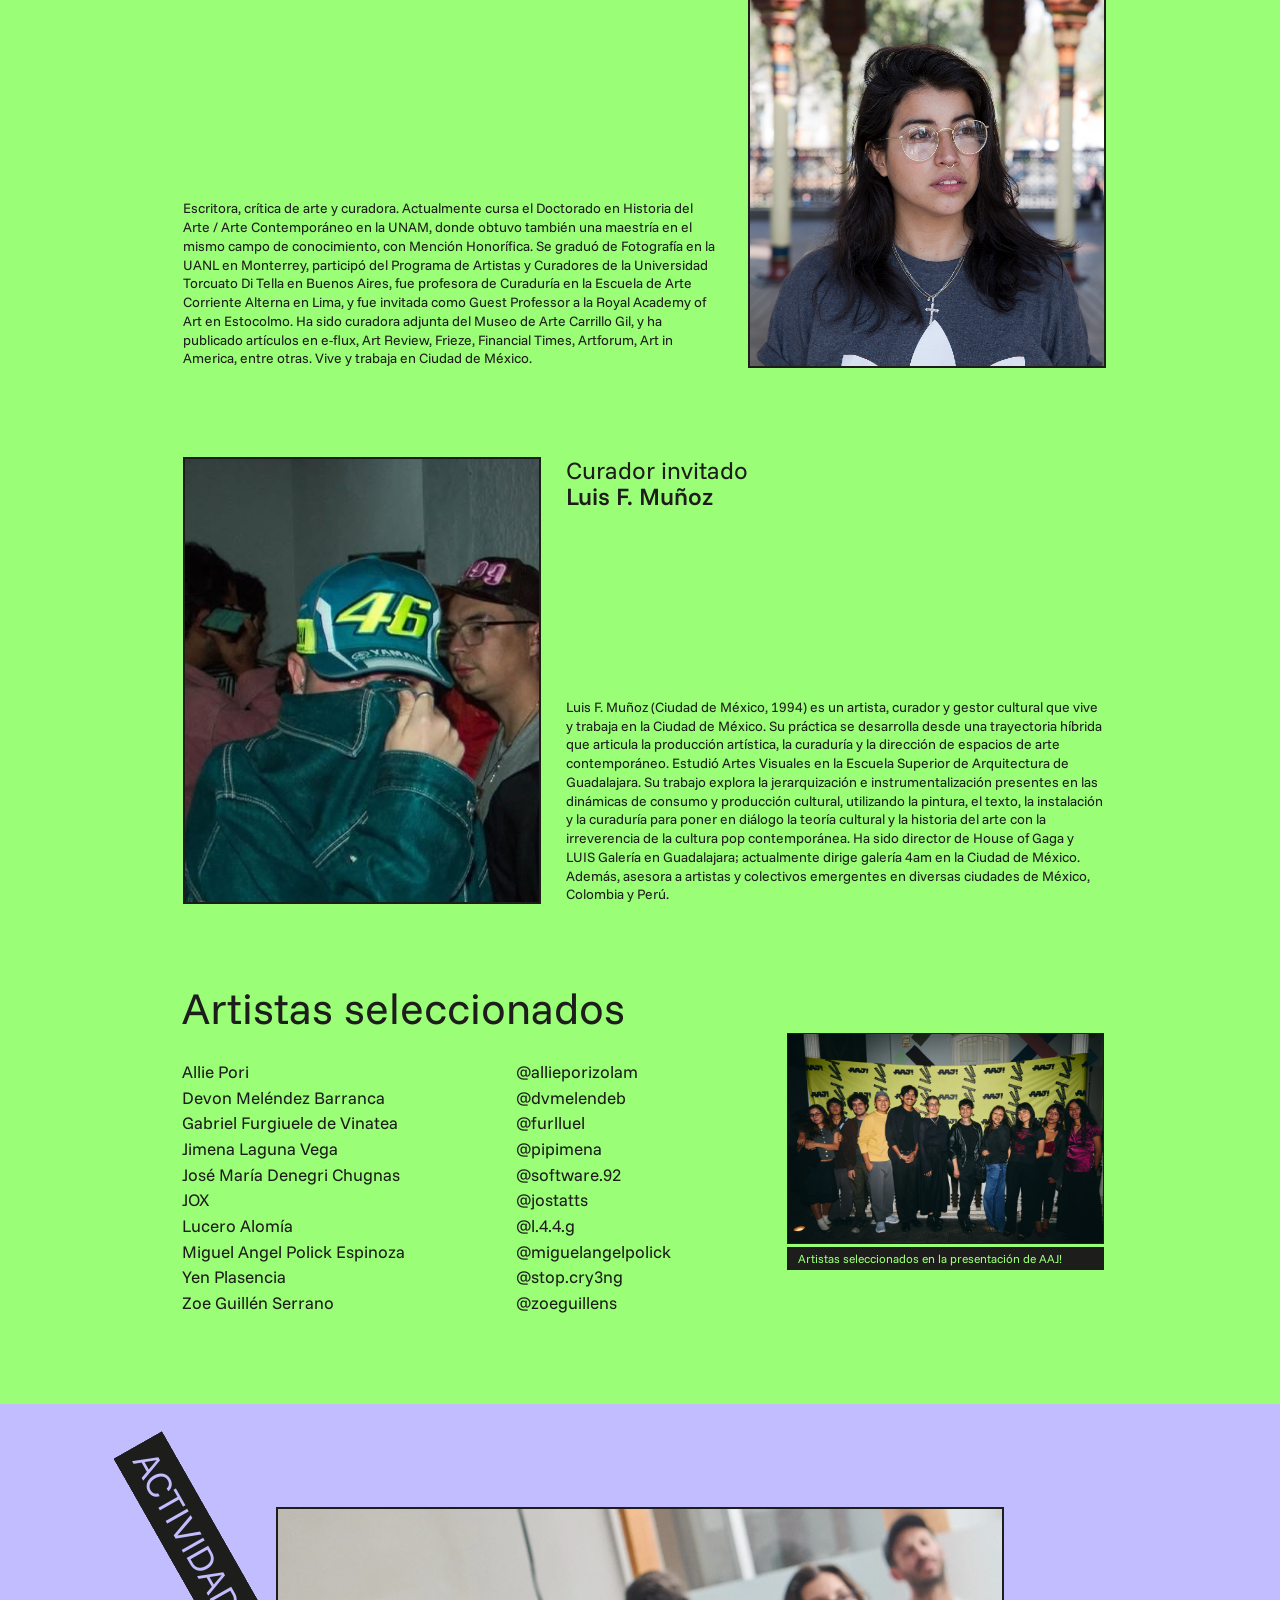
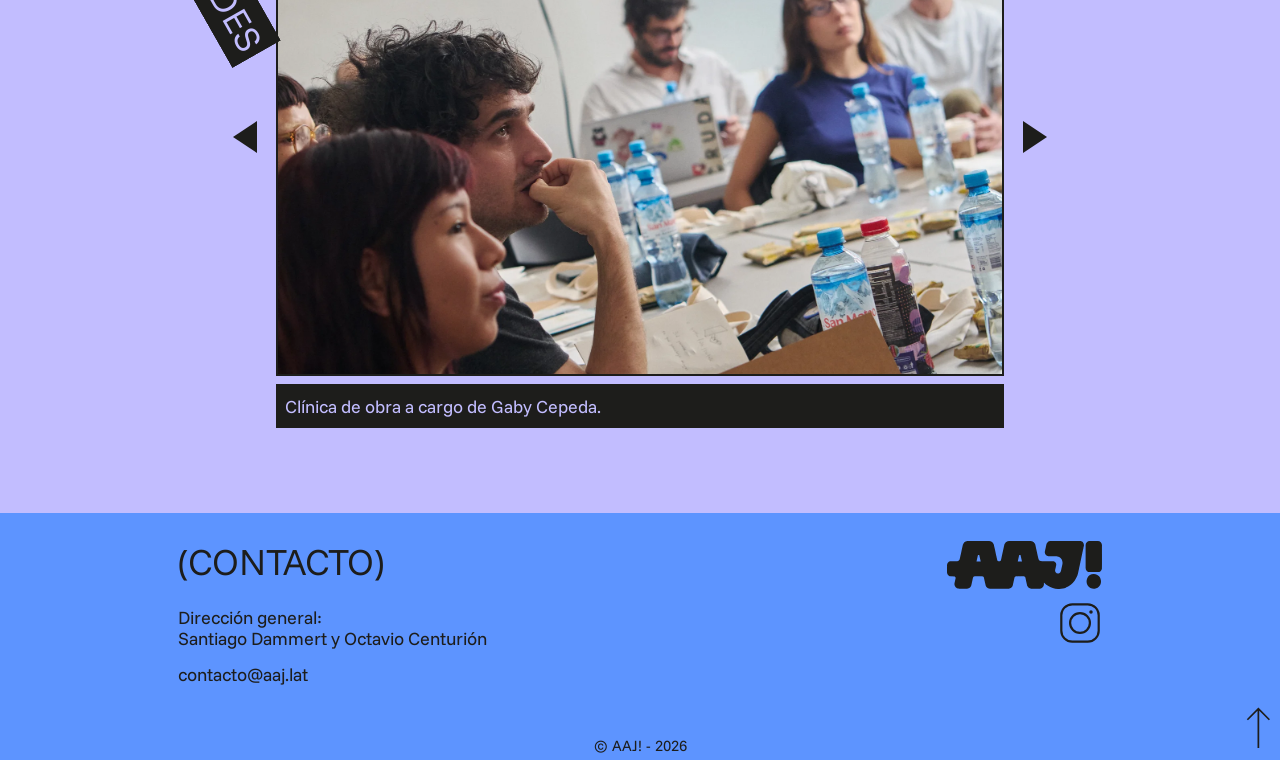
==== commit c9e91e0d: "Add files via upload" ====
--- a/index.html
+++ b/index.html
@@ -194,7 +194,7 @@
               <span>JOX</span><a href="https://www.instagram.com/jostatts/" target="_blank" rel="noopener noreferrer" aria-label="JOX en Instagram">@jostatts</a>
             </li>
             <li>
-              <span>Lucero Alomía</span><a href="https://www.instagram.com/l44g/" target="_blank" rel="noopener noreferrer" aria-label="Lucero Alomía en Instagram">@l44g</a>
+              <span>Lucero Alomía</span><a href="https://www.instagram.com/l.4.4.g/" target="_blank" rel="noopener noreferrer" aria-label="Lucero Alomía en Instagram">@l.4.4.g</a>
             </li>
             <li>
               <span>Miguel Angel Polick Espinoza</span><a href="https://www.instagram.com/miguelangelpolick/" target="_blank" rel="noopener noreferrer" aria-label="Miguel Angel Polick Espinoza en Instagram">@miguelangelpolick</a>
--- a/layout-refinements.css
+++ b/layout-refinements.css
@@ -308,3 +308,7 @@
   .curator-grid--luis .curator-label-desktop { left: 0; right: auto; text-align: left; }
   .editions .artists, .editions .group-photo { grid-row: 4; }
 }
+
+/* Fotos: un píxel adicional respecto del borde anterior. */
+.curator-portrait, .slide-image-wrap { border-width: 2px; border-color: #1d1d1b; }
+.group-photo img { border: 1px solid #1d1d1b; }
--- a/menu-fast.css
+++ b/menu-fast.css
@@ -9,6 +9,10 @@
   }
   .mobile-menu .menu-item { --delay: 0s; }
   .mobile-menu.is-open .menu-item span { animation: none !important; }
+  .mobile-menu.is-open.is-closing-simple {
+    opacity: 0; transition: opacity 100ms linear; pointer-events: none;
+  }
+  .mobile-menu.is-closing-simple .menu-stage .menu-item { animation-play-state: paused; }
   .mobile-menu.is-closing { clip-path: none; opacity: 1; transition: none; }
   .mobile-menu.is-closing .menu-stage .menu-item { animation: none; pointer-events: none; }
   .mobile-menu.is-closing .menu-head { opacity: 0; transition: opacity 120ms linear; }
@@ -21,6 +25,6 @@
   100% { transform: translateY(0) rotate(var(--angle)); opacity: 1; }
 }
 @media (prefers-reduced-motion: reduce) {
-  .mobile-menu[open], .mobile-menu.is-closing, .mobile-menu.is-closing .menu-head { transition: none; }
+  .mobile-menu[open], .mobile-menu.is-closing, .mobile-menu.is-open.is-closing-simple, .mobile-menu.is-closing .menu-head { transition: none; }
   .mobile-menu.is-open .menu-stage .menu-item { animation: none !important; transform: rotate(var(--angle)); opacity: 1; }
 }
